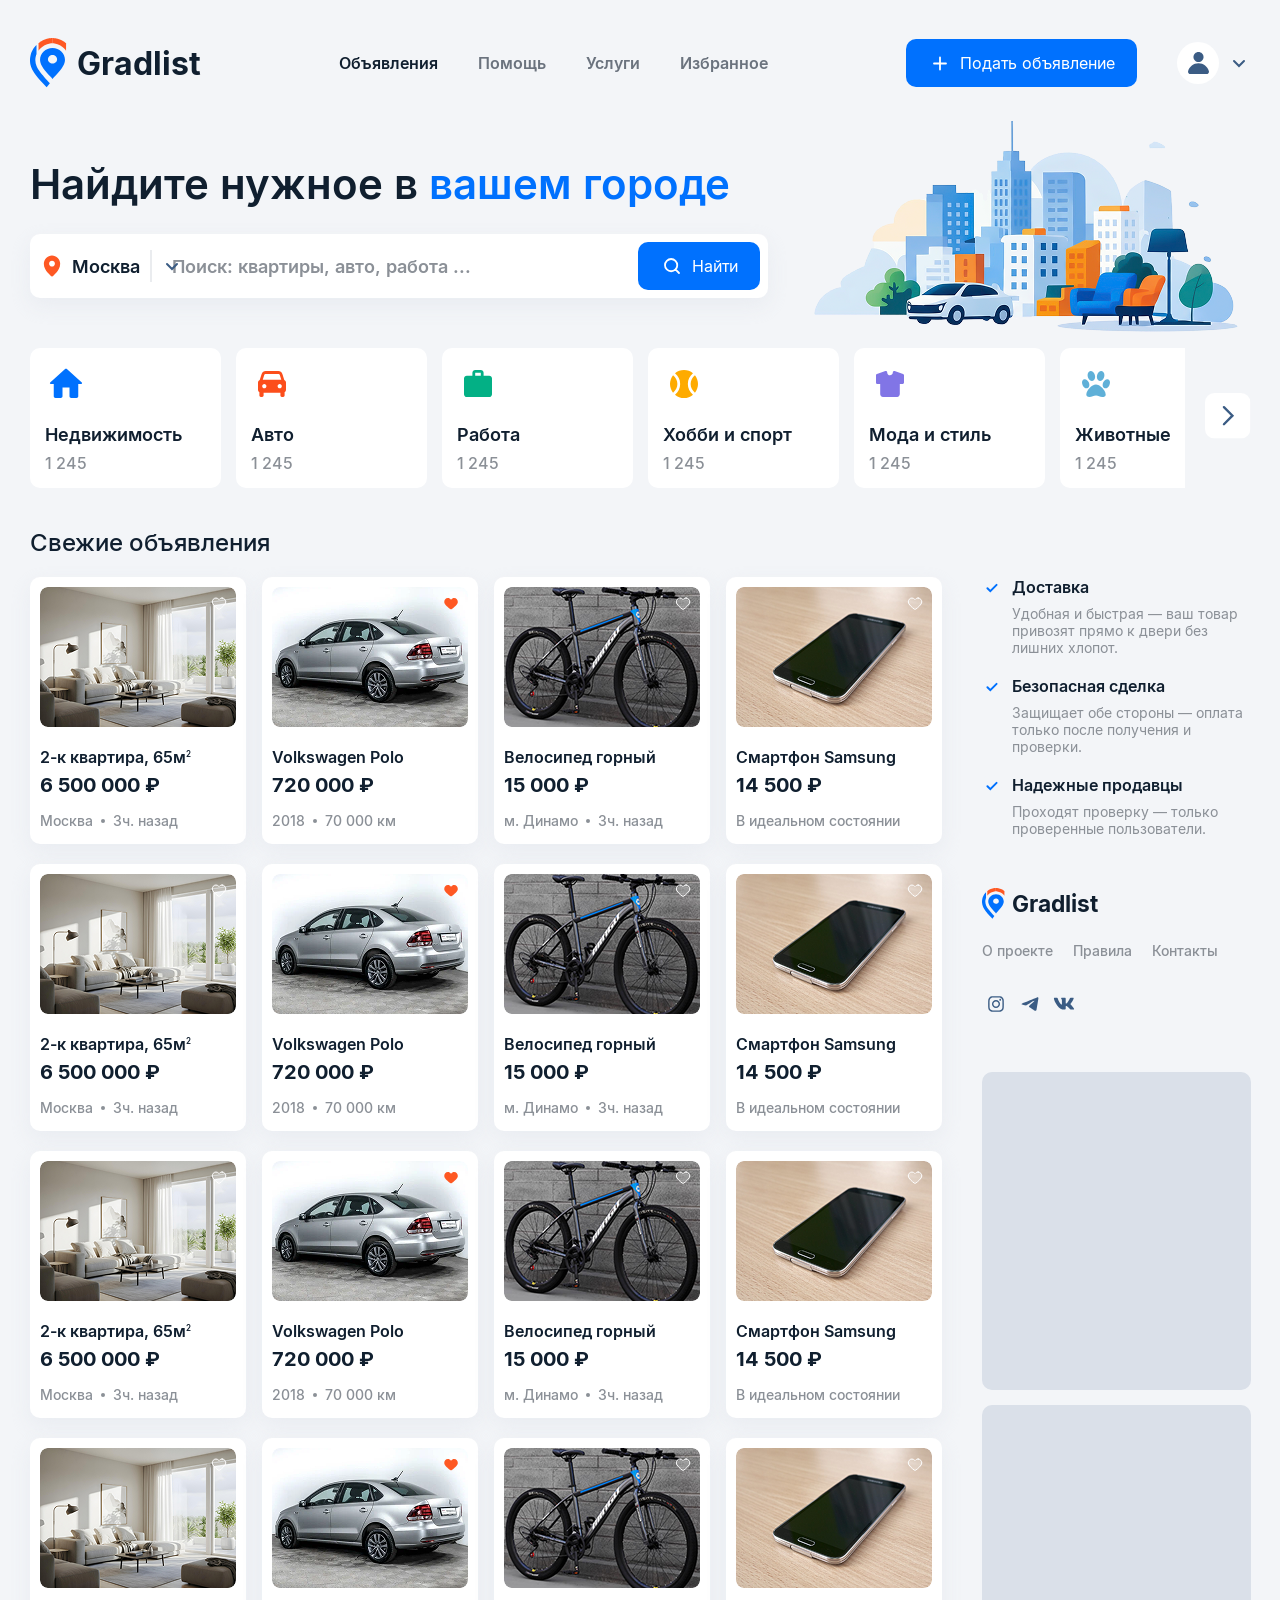
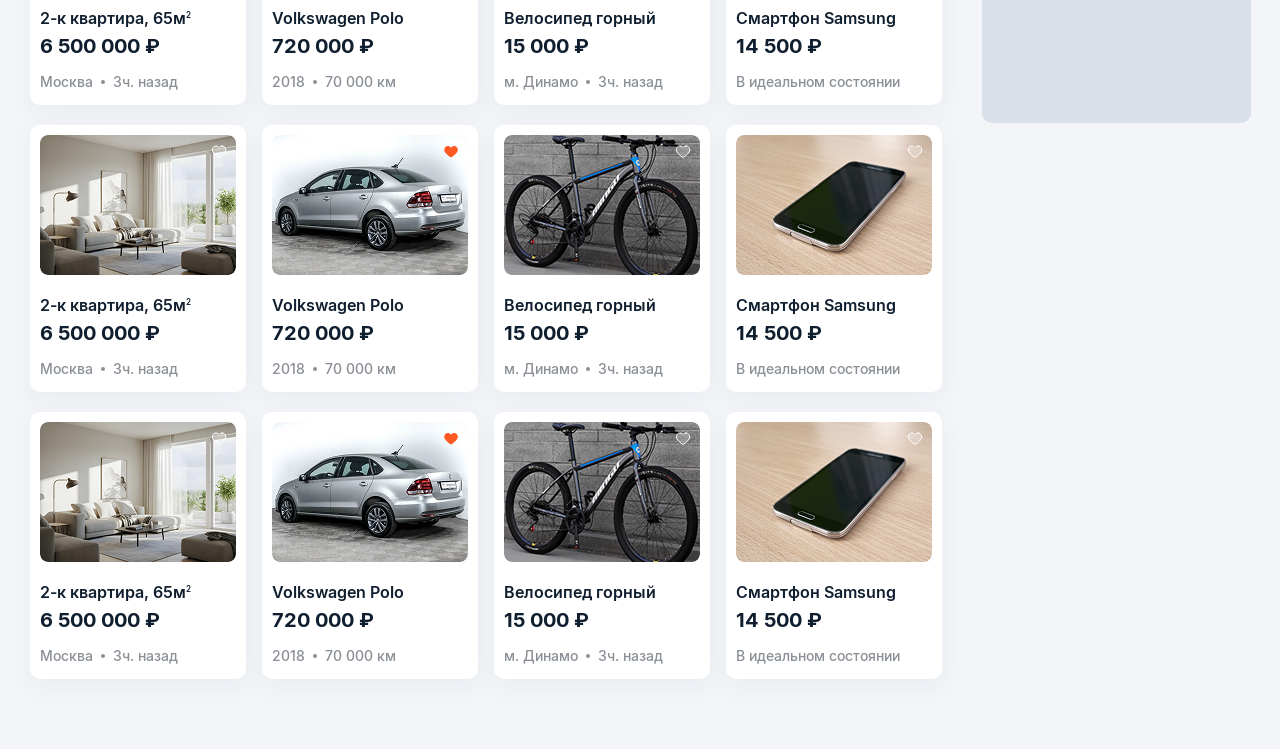
==== index.html @ a397db58 "fix" ====
<!doctype html>
<html lang="en">
<head>
	<meta charset="UTF-8">
	<meta name="viewport"
	      content="width=device-width, user-scalable=no, initial-scale=1.0, maximum-scale=1.0, minimum-scale=1.0">
	<meta http-equiv="X-UA-Compatible" content="ie=edge">
	<title>Document</title>
	<link rel="stylesheet" href="assets/libs/swiper/swiper.min.css"/>
	<link rel="stylesheet" href="assets/styles/fonts.css"/>
	<link rel="stylesheet" href="assets/styles/reset.css"/>
	<link rel="stylesheet" href="assets/styles/main.css"/>

	<script src="assets/libs/swiper/swiper.min.js" defer></script>
	<script src="assets/scripts/main.js" defer></script>
</head>
<body>

<header class="header">
	<div class="container header__inner">
		<a class="logo">
			<svg class="logo__icon" width="37" height="50">
				<use xlink:href="assets/icons/icons.svg#logo"></use>
			</svg>
			Gradlist
		</a>
		<nav class="header__nav">
			<ul class="header__list">
				<li class="header__list-item">
					<a class="header__link header__link--active" href="#">
						Объявления
					</a>
				</li>
				<li class="header__list-item">
					<a class="header__link" href="#">
						Помощь
					</a>
				</li>
				<li class="header__list-item">
					<a class="header__link" href="#">
						Услуги
					</a>
				</li>
				<li class="header__list-item">
					<a class="header__link" href="#">
						Избранное
					</a>
				</li>
			</ul>
		</nav>
		<button class="button header__button">
			<svg width="24" height="24">
				<use xlink:href="assets/icons/icons.svg#plus"></use>
			</svg>
			<span>
              <span class="header__button-desktop">Подать</span>
			 объявление
			</span>
		</button>
		<div class="header__user">
			<svg width="42" height="42">
				<use xlink:href="assets/icons/icons.svg#person"></use>
			</svg>
			<svg width="24" height="24">
				<use xlink:href="assets/icons/icons.svg#chevron-bottom"></use>
			</svg>
		</div>
		<button class="header__menu-button">
			<svg class="header__hamburger-icon" width="32" height="32">
				<use xlink:href="assets/icons/icons.svg#menu-hamburger"></use>
			</svg>
			<svg class="header__close-icon" width="32" height="32">
				<use xlink:href="assets/icons/icons.svg#close"></use>
			</svg>
		</button>
	</div>
</header>

<div class="menu">
	<nav class="menu__nav">
		<ul class="menu__list">
			<li class="menu__list-item">
				<a class="menu__link menu__link--active" href="#">Объявления</a>
			</li>
			<li class="menu__list-item">
				<a class="menu__link" href="#">Помощь</a>
			</li>
			<li class="menu__list-item">
				<a class="menu__link" href="#">Услуги</a>
			</li>
			<li class="menu__list-item">
				<a class="menu__link" href="#">Избранное</a>
				<div class="menu__line"></div>
			</li>
			<li class="menu__list-item">
				<a class="menu__link" href="#">Личный кабинет
					<svg width="28" height="28">
						<use xlink:href="assets/icons/icons.svg#chevron-right"></use>
					</svg>
				</a>
			</li>
		</ul>
	</nav>
	<nav class="menu__bottom-nav">
		<ul class="menu__bottom-list">
			<li class="menu__bottom-list-item">
				<a class="menu__link" href="#">О проекте</a>
			</li>
			<li class="menu__bottom-list-item">
				<a class="menu__link" href="#">Правила</a>
			</li>
			<li class="menu__bottom-list-item">
				<a class="menu__link" href="#">Контакты</a>
			</li>
		</ul>
		<ul class="menu__socials">
			<li class="menu__social">
				<a class="menu__social-link" href="#">
					<svg width="50" height="50">
						<use xlink:href="assets/icons/icons.svg#inst"></use>
					</svg>
				</a>
			</li>
			<li class="menu__social">
				<a class="menu__social-link" href="#">
					<svg width="50" height="50">
						<use xlink:href="assets/icons/icons.svg#tg"></use>
					</svg>
				</a>
			</li>
			<li class="menu__social">
				<a class="menu__social-link" href="#">
					<svg width="50" height="50">
						<use xlink:href="assets/icons/icons.svg#vk"></use>
					</svg>
				</a>
			</li>
		</ul>
	</nav>
</div>

<main class="main">
	<section class="top">
		<div class="container">
			<div class="top__content">
				<div class="top__wrapper">
					<h1 class="top__title">Найдите нужное в <span>вашем городе</span></h1>
					<form class="top__form">
						<button class="top__location" type="button">
							<svg class="top__location-icon" width="28" height="28">
								<use xlink:href="assets/icons/icons.svg#location"></use>
							</svg>
							<span>Москва</span>
							<svg class="top__location-chevron" width="24" height="24">
								<use xlink:href="assets/icons/icons.svg#chevron-bottom"></use>
							</svg>
						</button>
						<input class="top__input" type="text"/>
						<button class="button top__form-button">
							<svg width="24" height="24">
								<use xlink:href="assets/icons/icons.svg#search"></use>
							</svg>
							<span>
							Найти

							</span>
						</button>
					</form>
				</div>
				<div class="top__image-wrapper">
					<img class="top__image" src="assets/images/top-image.png" alt="img"/>
				</div>
			</div>
		</div>
		<div class="top__slider">
			<div class="top__swiper swiper">
				<div class="swiper-wrapper">
					<div class="swiper-slide">
						<div class="top__slider-item">
							<svg width="42" height="42">
								<use xlink:href="assets/icons/icons.svg#round-home"></use>
							</svg>
							<h5 class="top__item-name">Недвижимость</h5>
							<p class="top__item-value">1 245</p>
						</div>
					</div>
					<div class="swiper-slide">
						<div class="top__slider-item">
							<svg width="42" height="42">
								<use xlink:href="assets/icons/icons.svg#car"></use>
							</svg>
							<h5 class="top__item-name">Авто</h5>
							<p class="top__item-value">1 245</p>
						</div>
					</div>
					<div class="swiper-slide">
						<div class="top__slider-item">
							<svg width="42" height="42">
								<use xlink:href="assets/icons/icons.svg#work"></use>
							</svg>
							<h5 class="top__item-name">Работа</h5>
							<p class="top__item-value">1 245</p>
						</div>
					</div>
					<div class="swiper-slide">
						<div class="top__slider-item">
							<svg width="42" height="42">
								<use xlink:href="assets/icons/icons.svg#hobby-sport"></use>
							</svg>
							<h5 class="top__item-name">Хобби и спорт</h5>
							<p class="top__item-value">1 245</p>
						</div>
					</div>
					<div class="swiper-slide">
						<div class="top__slider-item">
							<svg width="42" height="42">
								<use xlink:href="assets/icons/icons.svg#fashion-style"></use>
							</svg>
							<h5 class="top__item-name">Мода и стиль</h5>
							<p class="top__item-value">1 245</p>
						</div>
					</div>
					<div class="swiper-slide">
						<div class="top__slider-item">
							<svg width="42" height="42">
								<use xlink:href="assets/icons/icons.svg#animal"></use>
							</svg>
							<h5 class="top__item-name">Животные</h5>
							<p class="top__item-value">1 245</p>
						</div>
					</div>
					<div class="swiper-slide">
						<div class="top__slider-item">
							<svg width="42" height="42">
								<use xlink:href="assets/icons/icons.svg#business-services"></use>
							</svg>
							<h5 class="top__item-name">Бизнес и услуги</h5>
							<p class="top__item-value">1 245</p>
						</div>
					</div>
					<div class="swiper-slide">
						<div class="top__slider-item">
							<svg width="42" height="42">
								<use xlink:href="assets/icons/icons.svg#toy"></use>
							</svg>
							<h5 class="top__item-name">Детский мир</h5>
							<p class="top__item-value">1 245</p>
						</div>
					</div>
					<div class="swiper-slide">
						<div class="top__slider-item">
							<svg width="42" height="42">
								<use xlink:href="assets/icons/icons.svg#electronics"></use>
							</svg>
							<h5 class="top__item-name">Электроника</h5>
							<p class="top__item-value">1 245</p>
						</div>
					</div>
					<div class="swiper-slide">
						<div class="top__slider-item">
							<svg width="42" height="42">
								<use xlink:href="assets/icons/icons.svg#spares"></use>
							</svg>
							<h5 class="top__item-name">Запчасти</h5>
							<p class="top__item-value">1 245</p>
						</div>
					</div>
					<div class="swiper-slide">
						<div class="top__slider-item">
							<svg width="42" height="42">
								<use xlink:href="assets/icons/icons.svg#cart"></use>
							</svg>
							<h5 class="top__item-name">Дом и сад</h5>
							<p class="top__item-value">1 245</p>
						</div>
					</div>
				</div>
			</div>
			<button class="top__next">
				<svg width="48" height="48">
					<use xlink:href="assets/icons/icons.svg#slider-icon"></use>
				</svg>
			</button>
			<div class="top__mobile-swiper swiper">
				<div class="swiper-wrapper">
					<div class="swiper-slide">
						<div class="top__slider-item">
							<svg width="42" height="42">
								<use xlink:href="assets/icons/icons.svg#round-home"></use>
							</svg>
							<h5 class="top__item-name">Недвижи-мость</h5>
							<p class="top__item-value">1 245</p>
						</div>
						<div class="top__slider-item">
							<svg width="42" height="42">
								<use xlink:href="assets/icons/icons.svg#work"></use>
							</svg>
							<h5 class="top__item-name">Работа</h5>
							<p class="top__item-value">1 245</p>
						</div>
					</div>
					<div class="swiper-slide">
						<div class="top__slider-item">
							<svg width="42" height="42">
								<use xlink:href="assets/icons/icons.svg#car"></use>
							</svg>
							<h5 class="top__item-name">Авто</h5>
							<p class="top__item-value">1 245</p>
						</div>
						<div class="top__slider-item">
							<svg width="42" height="42">
								<use xlink:href="assets/icons/icons.svg#hobby-sport"></use>
							</svg>
							<h5 class="top__item-name">Хобби и спорт</h5>
							<p class="top__item-value">1 245</p>
						</div>
					</div>
					<div class="swiper-slide">
						<div class="top__slider-item">
							<svg width="42" height="42">
								<use xlink:href="assets/icons/icons.svg#fashion-style"></use>
							</svg>
							<h5 class="top__item-name">Мода <br/> и стиль</h5>
							<p class="top__item-value">1 245</p>
						</div>
						<div class="top__slider-item">
							<svg width="42" height="42">
								<use xlink:href="assets/icons/icons.svg#animal"></use>
							</svg>
							<h5 class="top__item-name">Животные</h5>
							<p class="top__item-value">1 245</p>
						</div>
					</div>
					<div class="swiper-slide">
						<div class="top__slider-item">
							<svg width="42" height="42">
								<use xlink:href="assets/icons/icons.svg#business-services"></use>
							</svg>
							<h5 class="top__item-name">Бизнес и услуги</h5>
							<p class="top__item-value">1 245</p>
						</div>
						<div class="top__slider-item">
							<svg width="42" height="42">
								<use xlink:href="assets/icons/icons.svg#toy"></use>
							</svg>
							<h5 class="top__item-name">Детский мир</h5>
							<p class="top__item-value">1 245</p>
						</div>
					</div>
					<div class="swiper-slide">
						<div class="top__slider-item">
							<svg width="42" height="42">
								<use xlink:href="assets/icons/icons.svg#electronics"></use>
							</svg>
							<h5 class="top__item-name">Электроника</h5>
							<p class="top__item-value">1 245</p>
						</div>
						<div class="top__slider-item">
							<svg width="42" height="42">
								<use xlink:href="assets/icons/icons.svg#spares"></use>
							</svg>
							<h5 class="top__item-name">Запчасти</h5>
							<p class="top__item-value">1 245</p>
						</div>
					</div>
					<div class="swiper-slide">
						<div class="top__slider-item">
							<svg width="42" height="42">
								<use xlink:href="assets/icons/icons.svg#cart"></use>
							</svg>
							<h5 class="top__item-name">Дом и сад</h5>
							<p class="top__item-value">1 245</p>
						</div>
					</div>
				</div>
			</div>
		</div>
	</section>

	<section class="listings">
		<div class="container">
			<h3 class="listings__title">
				Свежие объявления
			</h3>
			<div class="listings__row">
				<div class="listings__items">
					<div class="listings__item">
						<div class="listings__image-wrapper">
							<img class="listings__image" src="assets/images/listings-img-1.png" alt="img"/>
							<svg class="listings__heart" width="18" height="18">
								<use xlink:href="assets/icons/icons.svg#heart"></use>
							</svg>
						</div>
						<h5 class="listings__item-name">2-к квартира, 65м<sup>2</sup></h5>
						<p class="listings__item-price">
							6 500 000 ₽
						</p>
						<div class="listings__info">
							<span>Москва</span>
							<div class="listings__circle"></div>
							<span>3ч. назад</span>
						</div>
					</div>
					<div class="listings__item">
						<div class="listings__image-wrapper">
							<img class="listings__image" src="assets/images/listings-img-2.png" alt="img"/>
							<svg class="listings__heart" width="18" height="18">
								<use xlink:href="assets/icons/icons.svg#orange-heart"></use>
							</svg>
						</div>
						<h5 class="listings__item-name">Volkswagen Polo</h5>
						<p class="listings__item-price">
							720 000 ₽
						</p>
						<div class="listings__info">
							<span>2018</span>
							<div class="listings__circle"></div>
							<span>70 000 км</span>
						</div>
					</div>
					<div class="listings__item">
						<div class="listings__image-wrapper">
							<img class="listings__image" src="assets/images/listings-img-3.png" alt="img"/>
							<svg class="listings__heart" width="18" height="18">
								<use xlink:href="assets/icons/icons.svg#heart"></use>
							</svg>
						</div>
						<h5 class="listings__item-name">Велосипед горный</h5>
						<p class="listings__item-price">
							15 000 ₽
						</p>
						<div class="listings__info">
							<span>м. Динамо</span>
							<div class="listings__circle"></div>
							<span>3ч. назад</span>
						</div>
					</div>
					<div class="listings__item">
						<div class="listings__image-wrapper">
							<img class="listings__image" src="assets/images/listings-img-4.png" alt="img"/>
							<svg class="listings__heart" width="18" height="18">
								<use xlink:href="assets/icons/icons.svg#heart"></use>
							</svg>
						</div>
						<h5 class="listings__item-name">Смартфон Samsung</h5>
						<p class="listings__item-price">
							14 500 ₽
						</p>
						<div class="listings__info">
							<span>В идеальном состоянии</span>
						</div>
					</div>
					<div class="listings__item">
						<div class="listings__image-wrapper">
							<img class="listings__image" src="assets/images/listings-img-1.png" alt="img"/>
							<svg class="listings__heart" width="18" height="18">
								<use xlink:href="assets/icons/icons.svg#heart"></use>
							</svg>
						</div>
						<h5 class="listings__item-name">2-к квартира, 65м<sup>2</sup></h5>
						<p class="listings__item-price">
							6 500 000 ₽
						</p>
						<div class="listings__info">
							<span>Москва</span>
							<div class="listings__circle"></div>
							<span>3ч. назад</span>
						</div>
					</div>
					<div class="listings__item">
						<div class="listings__image-wrapper">
							<img class="listings__image" src="assets/images/listings-img-2.png" alt="img"/>
							<svg class="listings__heart" width="18" height="18">
								<use xlink:href="assets/icons/icons.svg#orange-heart"></use>
							</svg>
						</div>
						<h5 class="listings__item-name">Volkswagen Polo</h5>
						<p class="listings__item-price">
							720 000 ₽
						</p>
						<div class="listings__info">
							<span>2018</span>
							<div class="listings__circle"></div>
							<span>70 000 км</span>
						</div>
					</div>
					<div class="listings__item">
						<div class="listings__image-wrapper">
							<img class="listings__image" src="assets/images/listings-img-3.png" alt="img"/>
							<svg class="listings__heart" width="18" height="18">
								<use xlink:href="assets/icons/icons.svg#heart"></use>
							</svg>
						</div>
						<h5 class="listings__item-name">Велосипед горный</h5>
						<p class="listings__item-price">
							15 000 ₽
						</p>
						<div class="listings__info">
							<span>м. Динамо</span>
							<div class="listings__circle"></div>
							<span>3ч. назад</span>
						</div>
					</div>
					<div class="listings__item">
						<div class="listings__image-wrapper">
							<img class="listings__image" src="assets/images/listings-img-4.png" alt="img"/>
							<svg class="listings__heart" width="18" height="18">
								<use xlink:href="assets/icons/icons.svg#heart"></use>
							</svg>
						</div>
						<h5 class="listings__item-name">Смартфон Samsung</h5>
						<p class="listings__item-price">
							14 500 ₽
						</p>
						<div class="listings__info">
							<span>В идеальном состоянии</span>
						</div>
					</div>
					<div class="listings__item">
						<div class="listings__image-wrapper">
							<img class="listings__image" src="assets/images/listings-img-1.png" alt="img"/>
							<svg class="listings__heart" width="18" height="18">
								<use xlink:href="assets/icons/icons.svg#heart"></use>
							</svg>
						</div>
						<h5 class="listings__item-name">2-к квартира, 65м<sup>2</sup></h5>
						<p class="listings__item-price">
							6 500 000 ₽
						</p>
						<div class="listings__info">
							<span>Москва</span>
							<div class="listings__circle"></div>
							<span>3ч. назад</span>
						</div>
					</div>
					<div class="listings__item">
						<div class="listings__image-wrapper">
							<img class="listings__image" src="assets/images/listings-img-2.png" alt="img"/>
							<svg class="listings__heart" width="18" height="18">
								<use xlink:href="assets/icons/icons.svg#orange-heart"></use>
							</svg>
						</div>
						<h5 class="listings__item-name">Volkswagen Polo</h5>
						<p class="listings__item-price">
							720 000 ₽
						</p>
						<div class="listings__info">
							<span>2018</span>
							<div class="listings__circle"></div>
							<span>70 000 км</span>
						</div>
					</div>
					<div class="listings__item">
						<div class="listings__image-wrapper">
							<img class="listings__image" src="assets/images/listings-img-3.png" alt="img"/>
							<svg class="listings__heart" width="18" height="18">
								<use xlink:href="assets/icons/icons.svg#heart"></use>
							</svg>
						</div>
						<h5 class="listings__item-name">Велосипед горный</h5>
						<p class="listings__item-price">
							15 000 ₽
						</p>
						<div class="listings__info">
							<span>м. Динамо</span>
							<div class="listings__circle"></div>
							<span>3ч. назад</span>
						</div>
					</div>
					<div class="listings__item">
						<div class="listings__image-wrapper">
							<img class="listings__image" src="assets/images/listings-img-4.png" alt="img"/>
							<svg class="listings__heart" width="18" height="18">
								<use xlink:href="assets/icons/icons.svg#heart"></use>
							</svg>
						</div>
						<h5 class="listings__item-name">Смартфон Samsung</h5>
						<p class="listings__item-price">
							14 500 ₽
						</p>
						<div class="listings__info">
							<span>В идеальном состоянии</span>
						</div>
					</div>
					<div class="listings__item">
						<div class="listings__image-wrapper">
							<img class="listings__image" src="assets/images/listings-img-1.png" alt="img"/>
							<svg class="listings__heart" width="18" height="18">
								<use xlink:href="assets/icons/icons.svg#heart"></use>
							</svg>
						</div>
						<h5 class="listings__item-name">2-к квартира, 65м<sup>2</sup></h5>
						<p class="listings__item-price">
							6 500 000 ₽
						</p>
						<div class="listings__info">
							<span>Москва</span>
							<div class="listings__circle"></div>
							<span>3ч. назад</span>
						</div>
					</div>
					<div class="listings__item">
						<div class="listings__image-wrapper">
							<img class="listings__image" src="assets/images/listings-img-2.png" alt="img"/>
							<svg class="listings__heart" width="18" height="18">
								<use xlink:href="assets/icons/icons.svg#orange-heart"></use>
							</svg>
						</div>
						<h5 class="listings__item-name">Volkswagen Polo</h5>
						<p class="listings__item-price">
							720 000 ₽
						</p>
						<div class="listings__info">
							<span>2018</span>
							<div class="listings__circle"></div>
							<span>70 000 км</span>
						</div>
					</div>
					<div class="listings__item">
						<div class="listings__image-wrapper">
							<img class="listings__image" src="assets/images/listings-img-3.png" alt="img"/>
							<svg class="listings__heart" width="18" height="18">
								<use xlink:href="assets/icons/icons.svg#heart"></use>
							</svg>
						</div>
						<h5 class="listings__item-name">Велосипед горный</h5>
						<p class="listings__item-price">
							15 000 ₽
						</p>
						<div class="listings__info">
							<span>м. Динамо</span>
							<div class="listings__circle"></div>
							<span>3ч. назад</span>
						</div>
					</div>
					<div class="listings__item">
						<div class="listings__image-wrapper">
							<img class="listings__image" src="assets/images/listings-img-4.png" alt="img"/>
							<svg class="listings__heart" width="18" height="18">
								<use xlink:href="assets/icons/icons.svg#heart"></use>
							</svg>
						</div>
						<h5 class="listings__item-name">Смартфон Samsung</h5>
						<p class="listings__item-price">
							14 500 ₽
						</p>
						<div class="listings__info">
							<span>В идеальном состоянии</span>
						</div>
					</div>
					<div class="listings__item">
						<div class="listings__image-wrapper">
							<img class="listings__image" src="assets/images/listings-img-1.png" alt="img"/>
							<svg class="listings__heart" width="18" height="18">
								<use xlink:href="assets/icons/icons.svg#heart"></use>
							</svg>
						</div>
						<h5 class="listings__item-name">2-к квартира, 65м<sup>2</sup></h5>
						<p class="listings__item-price">
							6 500 000 ₽
						</p>
						<div class="listings__info">
							<span>Москва</span>
							<div class="listings__circle"></div>
							<span>3ч. назад</span>
						</div>
					</div>
					<div class="listings__item">
						<div class="listings__image-wrapper">
							<img class="listings__image" src="assets/images/listings-img-2.png" alt="img"/>
							<svg class="listings__heart" width="18" height="18">
								<use xlink:href="assets/icons/icons.svg#orange-heart"></use>
							</svg>
						</div>
						<h5 class="listings__item-name">Volkswagen Polo</h5>
						<p class="listings__item-price">
							720 000 ₽
						</p>
						<div class="listings__info">
							<span>2018</span>
							<div class="listings__circle"></div>
							<span>70 000 км</span>
						</div>
					</div>
					<div class="listings__item">
						<div class="listings__image-wrapper">
							<img class="listings__image" src="assets/images/listings-img-3.png" alt="img"/>
							<svg class="listings__heart" width="18" height="18">
								<use xlink:href="assets/icons/icons.svg#heart"></use>
							</svg>
						</div>
						<h5 class="listings__item-name">Велосипед горный</h5>
						<p class="listings__item-price">
							15 000 ₽
						</p>
						<div class="listings__info">
							<span>м. Динамо</span>
							<div class="listings__circle"></div>
							<span>3ч. назад</span>
						</div>
					</div>
					<div class="listings__item">
						<div class="listings__image-wrapper">
							<img class="listings__image" src="assets/images/listings-img-4.png" alt="img"/>
							<svg class="listings__heart" width="18" height="18">
								<use xlink:href="assets/icons/icons.svg#heart"></use>
							</svg>
						</div>
						<h5 class="listings__item-name">Смартфон Samsung</h5>
						<p class="listings__item-price">
							14 500 ₽
						</p>
						<div class="listings__info">
							<span>В идеальном состоянии</span>
						</div>
					</div>
					<div class="listings__item">
						<div class="listings__image-wrapper">
							<img class="listings__image" src="assets/images/listings-img-1.png" alt="img"/>
							<svg class="listings__heart" width="18" height="18">
								<use xlink:href="assets/icons/icons.svg#heart"></use>
							</svg>
						</div>
						<h5 class="listings__item-name">2-к квартира, 65м<sup>2</sup></h5>
						<p class="listings__item-price">
							6 500 000 ₽
						</p>
						<div class="listings__info">
							<span>Москва</span>
							<div class="listings__circle"></div>
							<span>3ч. назад</span>
						</div>
					</div>
					<div class="listings__item">
						<div class="listings__image-wrapper">
							<img class="listings__image" src="assets/images/listings-img-2.png" alt="img"/>
							<svg class="listings__heart" width="18" height="18">
								<use xlink:href="assets/icons/icons.svg#orange-heart"></use>
							</svg>
						</div>
						<h5 class="listings__item-name">Volkswagen Polo</h5>
						<p class="listings__item-price">
							720 000 ₽
						</p>
						<div class="listings__info">
							<span>2018</span>
							<div class="listings__circle"></div>
							<span>70 000 км</span>
						</div>
					</div>
					<div class="listings__item">
						<div class="listings__image-wrapper">
							<img class="listings__image" src="assets/images/listings-img-3.png" alt="img"/>
							<svg class="listings__heart" width="18" height="18">
								<use xlink:href="assets/icons/icons.svg#heart"></use>
							</svg>
						</div>
						<h5 class="listings__item-name">Велосипед горный</h5>
						<p class="listings__item-price">
							15 000 ₽
						</p>
						<div class="listings__info">
							<span>м. Динамо</span>
							<div class="listings__circle"></div>
							<span>3ч. назад</span>
						</div>
					</div>
					<div class="listings__item">
						<div class="listings__image-wrapper">
							<img class="listings__image" src="assets/images/listings-img-4.png" alt="img"/>
							<svg class="listings__heart" width="18" height="18">
								<use xlink:href="assets/icons/icons.svg#heart"></use>
							</svg>
						</div>
						<h5 class="listings__item-name">Смартфон Samsung</h5>
						<p class="listings__item-price">
							14 500 ₽
						</p>
						<div class="listings__info">
							<span>В идеальном состоянии</span>
						</div>
					</div>
				</div>
				<div class="listings__right">
					<ul class="listings__list">
						<li class="listings__list-item">
							<svg width="20" height="20">
								<use xlink:href="assets/icons/icons.svg#blue-check"></use>
							</svg>
							<div class="listings__list-wrapper">
								<h5 class="listings__list-item-name">Доставка</h5>
								<p class="listings__list-item-text">
									Удобная и быстрая — ваш товар привозят прямо к двери без лишних хлопот.
								</p>
							</div>
						</li>
						<li class="listings__list-item">
							<svg width="20" height="20">
								<use xlink:href="assets/icons/icons.svg#blue-check"></use>
							</svg>
							<div class="listings__list-wrapper">
								<h5 class="listings__list-item-name">Безопасная сделка</h5>
								<p class="listings__list-item-text">
									Защищает обе стороны — оплата только после получения и проверки. </p>
							</div>
						</li>
						<li class="listings__list-item">
							<svg width="20" height="20">
								<use xlink:href="assets/icons/icons.svg#blue-check"></use>
							</svg>
							<div class="listings__list-wrapper">
								<h5 class="listings__list-item-name">Надежные продавцы</h5>
								<p class="listings__list-item-text">
									Проходят проверку — только проверенные пользователи. </p>
							</div>
						</li>
					</ul>
					<div class="listings__wrapper">
						<div class="logo listings__logo">
							<svg width="23" height="33">
								<use xlink:href="assets/icons/icons.svg#logo"></use>
							</svg>
							Gradlist
						</div>
						<nav class="listings__nav">
							<ul class="listings__nav-list">
								<li class="listings__nav-item">
									<a class="listings__link" href="#">О проекте</a>
								</li>
								<li class="listings__nav-item">
									<a class="listings__link" href="#">Правила</a>
								</li>
								<li class="listings__nav-item">
									<a class="listings__link" href="#">Контакты</a>
								</li>
							</ul>
							<ul class="listings__socials">
								<li class="listings__social">
									<a class="listings__social-link" href="#">
										<svg width="28" height="28">
											<use xlink:href="assets/icons/icons.svg#inst"></use>
										</svg>
									</a>
								</li>
								<li class="listings__social">
									<a class="listings__social-link" href="#">
										<svg width="28" height="28">
											<use xlink:href="assets/icons/icons.svg#tg"></use>
										</svg>
									</a>
								</li>
								<li class="listings__social">
									<a class="listings__social-link" href="#">
										<svg width="28" height="28">
											<use xlink:href="assets/icons/icons.svg#vk"></use>
										</svg>
									</a>
								</li>
							</ul>

						</nav>
					</div>
					<div class="listings__banners">
						<div class="listings__banner"></div>
						<div class="listings__banner"></div>
					</div>
				</div>
			</div>
		</div>
	</section>
</main>

</body>
</html>
---- assets/styles/fonts.css ----
@font-face {
    src: url("../fonts/Inter/Inter-Regular.ttf");
    font-family: 'Inter';
    font-style: normal;
    font-weight: 400;
}

@font-face {
    src: url("../fonts/Inter/Inter-Medium.ttf");
    font-family: 'Inter';
    font-style: normal;
    font-weight: 500;
}

@font-face {
    src: url("../fonts/Inter/Inter-SemiBold.ttf");
    font-family: 'Inter';
    font-style: normal;
    font-weight: 600;
}

@font-face {
    src: url("../fonts/Inter/Inter-Bold.ttf");
    font-family: 'Inter';
    font-style: normal;
    font-weight: 700;
}
---- assets/styles/main.css ----
:root {
    --page-bg: #F3F5F8;
    --primary-color: #101F2F;
    --secondary-color: #8B9097;
    --gray-color-1: #6B737E;
    --blue-color: #0071FE;
    --white-color: #FFFFFF;
}

body {
    background-color: var(--page-bg);
    font-family: 'Inter', sans-serif;
    font-weight: 500;
    color: var(--primary-color);
}

svg {
    flex-shrink: 0;
}

.body-overflow {
    height: 100dvh;
    max-height: 100dvh;
    overflow: hidden;
}

.container {
    max-width: 1269px;
    padding: 0 24px;
    margin: 0 auto;
}

.main {
    padding-bottom: 70px;
}

.header {
    padding-top: 38px;
}

.header__inner {
    display: flex;
    align-items: center;
    gap: 40px;
}

.header__nav {
    margin: 0 auto;
}

.header__list {
    display: flex;
    gap: 40px;
}

.header__link {
    font-weight: 600;
    color: var(--gray-color-1);
}

.header__link--active {
    color: var(--primary-color);
}

.button {
    display: flex;
    align-items: center;
    gap: 8px;
    padding: 12px 22px;
    background-color: var(--blue-color);
    color: var(--white-color);
    border-radius: 10px;
}

.header__user {
    display: flex;
    align-items: center;
    gap: 8px;
    --chevron-color: #3B5C84;
}

.header__menu-button,
.header__close-icon {
    display: none;
}

.logo {
    display: flex;
    align-items: center;
    gap: 10px;
    font-weight: 700;
    font-size: 32px;
    color: var(--primary-color);
}

.menu {
    display: none;
}

.top {
    padding-top: 20px;
}

.top__content {
    display: flex;
    gap: 20px 34px;
    align-items: center;
}

.top__wrapper {
    flex-grow: 1;
    flex-shrink: 0;
}


.top__title {
    font-size: 42px;
    font-weight: 600;
}

.top__title span {
    color: var(--blue-color);
}

.top__form {
    display: flex;
    align-items: center;
    margin-top: 25px;
    padding: 8px;
    border-radius: 10px;
    box-shadow: 0 8px 20px 0 rgba(226, 230, 237, 0.6);
    background-color: var(--white-color);
}


.top__location {
    display: flex;
    align-items: center;
    gap: 6px;
    font-size: 18px;
    font-weight: 600;
    margin-right: 40px;
    position: relative;
}

.top__location::after {
    content: "";
    position: absolute;
    right: -20px;
    top: 50%;
    transform: translate(-50%, -50%);
    height: 32px;
    width: 1px;
    background-color: #D5D9DF;
}

.top__input {
    width: 100%;
    flex-grow: 1;
    font-size: 18px;
    font-weight: 600;
}

.top__input::placeholder {
    color: var(--secondary-color);
}

.top__location-chevron {
    flex-shrink: 0;
    --chevron-color: #3B5C84;
    margin-left: 14px;
}

.top__form-button {
    flex-shrink: 0;
    --search-color: var(--white-color);
}

.top__slider {
    display: flex;
    align-items: center;
    gap: 20px;
    max-width: 1269px;
    padding: 0 24px;
    margin: 0 auto;
}

.top__swiper {
    width: 100%;
}

.top__mobile-swiper {
    display: none;
}

.top__swiper .swiper-slide {
    max-width: 191px;
}

.top__slider-item {
    padding: 15px;
    border-radius: 10px;
    background-color: var(--white-color);
}

.top__item-name {
    font-size: 18px;
    font-weight: 600;
    margin: 15px 0 8px;
}

.top__item-value {
    color: var(--secondary-color);
}

.listings {
    padding-top: 40px;
}

.listings__title {
    font-size: 24px;
}

.listings__row {
    display: flex;
    gap: 40px;
    margin-top: 20px;
    align-items: flex-start;
}

.listings__items {
    flex-grow: 1;
    display: grid;
    grid-template-columns: repeat(4, 1fr);
    gap: 20px 16px;
}

.listings__item {
    padding: 10px 10px 15px;
    border-radius: 10px;
    box-shadow: 0 8px 20px 0 rgba(226, 230, 237, 0.6);
    background: var(--white-color);
}

.listings__image-wrapper {
    position: relative;
}

.listings__image {
    width: 100%;
    border-radius: 8px;
    height: 140px;
    object-fit: cover;
}

.listings__heart {
    position: absolute;
    top: 8px;
    right: 8px;
}

.listings__item-name {
    font-weight: 600;
    margin-top: 20px;
}

.listings__item-name sup {
    font-size: 0.5em;
}

.listings__item-price {
    margin: 6px 0 15px;
    font-size: 20px;
    font-weight: 700;
}


.listings__info {
    display: flex;
    flex-wrap: wrap;
    align-items: center;
    gap: 8px;
    color: var(--secondary-color);
    font-size: 14px;
}

.listings__right {
    max-width: 269px;
    display: flex;
    flex-direction: column;
    gap: 50px;
}

.listings__circle {
    width: 4px;
    height: 4px;
    border-radius: 50%;
    background-color: var(--secondary-color);
}

.listings__list {
    display: flex;
    flex-direction: column;
    gap: 20px;
}

.listings__list-item {
    display: flex;
    gap: 10px;
}

.listings__list-item-name {
    font-weight: 600;
}

.listings__list-item-text {
    color: var(--secondary-color);
    margin-top: 8px;
    font-size: 14px;
    font-weight: 400;
}

.listings__logo {
    font-size: 22.72px;
    gap: 7.71px;
}

.listings__nav {
    margin-top: 20px;
}

.listings__nav-list {
    display: flex;
    gap: 20px;
}

.listings__link {
    font-size: 14px;
    color: var(--secondary-color);
}

.listings__socials {
    display: flex;
    margin-top: 30px;
    gap: 6px;
}

.listings__banners {
    display: flex;
    flex-direction: column;
    gap: 15px;
}

.listings__banner {
    background-color: #DAE0E9;
    border-radius: 10px;
    height: 318px;
}

@media (max-width: 1100px) {
    .header__inner,
    .header__list {
        gap: 20px;
    }

    .top {
        padding-top: 40px;
    }

    .top__content {
        flex-direction: column;
    }


    .listings__items {
        grid-template-columns: repeat(3, 1fr);
    }

}

@media (max-width: 1024px) {

    .header__inner {
        gap: 36px;
    }

    .header__nav,
    .header__button-desktop,
    .header__user,
    .header__menu-button--opened-menu .header__hamburger-icon {
        display: none;
    }

    .header__button {
        margin-left: auto;
    }

    .header__menu-button,
    .header__menu-button--opened-menu .header__close-icon {
        display: block;
        flex-shrink: 0;
    }

    .menu--active {
        position: fixed;
        z-index: 50;
        top: 88px;
        left: 0;
        right: 0;
        bottom: 0;
        padding: 80px 24px 24px;
        overflow-y: auto;
        display: flex;
        flex-direction: column;
        background-color: var(--page-bg);
    }

    .menu__list {
        display: flex;
        flex-direction: column;
        gap: 30px;
        font-size: 24px;
        font-weight: 600;
    }

    .menu__link {
        color: var(--gray-color-1);
        display: flex;
        align-items: center;
        gap: 10px;
    }

    .menu__line {
        height: 1px;
        background-color: #E8E8E8;
        margin-top: 30px;
    }

    .menu__link--active {
        color: var(--primary-color);
    }

    .menu__bottom-nav {
        margin-top: auto;
    }

    .menu__bottom-list {
        display: flex;
        gap: 25px;
    }

    .menu__socials {
        display: flex;
        margin-top: 30px;
    }

}

@media (max-width: 950px) {
    .listings__items {
        grid-template-columns: repeat(2, 1fr);
    }
}

@media (max-width: 768px) {
    .header {
        padding-top: 24px;
    }

    .header__button svg {
        width: 15px;
        height: 15px;
    }

    .menu--active {
        top: 63px;
    }

    .logo {
        font-size: 19.12px;
    }

    .logo__icon {
        width: 20.3px;
        height: 27.63px;
    }

    .button {
        padding: 10px 12px;
    }

    .top__title {
        font-size: 36px;
    }

    .top__form {
        padding: 12px 16px;
    }

    .top__location {
        margin-right: 32px;
    }

    .top__location::after {
        right: -16px;
        height: 18px;
    }

    .top__location-icon {
        display: none;
    }

    .top__location-chevron {
        width: 16px;
        height: 16px;
        margin-left: 0;
        --chevron-color: #FE5823;
    }

    .top__form-button {
        padding: 0;
        background-color: transparent;
        --search-color: var(--blue-color);
    }

    .top__form-button span,
    .top__swiper,
    .top__next {
        display: none;
    }

    .top__slider {
        display: block;
        padding-right: 0;
    }

    .top__mobile-swiper {
        display: block;
    }

    .top__mobile-swiper .swiper-slide {
        max-width: 128px;
        display: flex;
        flex-direction: column;
        gap: 10px;
    }

    .top__slider-item {
        padding: 10px;
        height: 132px;
        display: flex;
        flex-direction: column;
    }

    .top__item-name {
        hyphens: auto;
        word-break: break-word;
        overflow-wrap: break-word;
        margin: auto 0 6px;
        font-size: 16px;
    }

    .top__item-value {
        font-size: 14px;
    }

    .listings__row {
        flex-direction: column;
    }

    .listings__title,
    .listings__list,
    .listings__wrapper {
        display: none;
    }


    .listings__items {
        width: 100%;
    }

    .listings__item-name {
        font-size: 14px;
        margin-top: 10px;
    }

    .listings__item-price {
        font-size: 18px;
    }

    .listings__info {
        font-size: 12px;
    }

    .listings__right {
        order: -1;
        width: 100%;
        max-width: 100%
    }

    .listings__banner {
        height: 160px;
    }

    .listings__banner:last-child {
        display: none;
    }
}

@media (max-width: 380px) {
    .header__inner {
        gap: 12px;
    }

    .header__menu-button {
        margin-left: auto;
    }
}
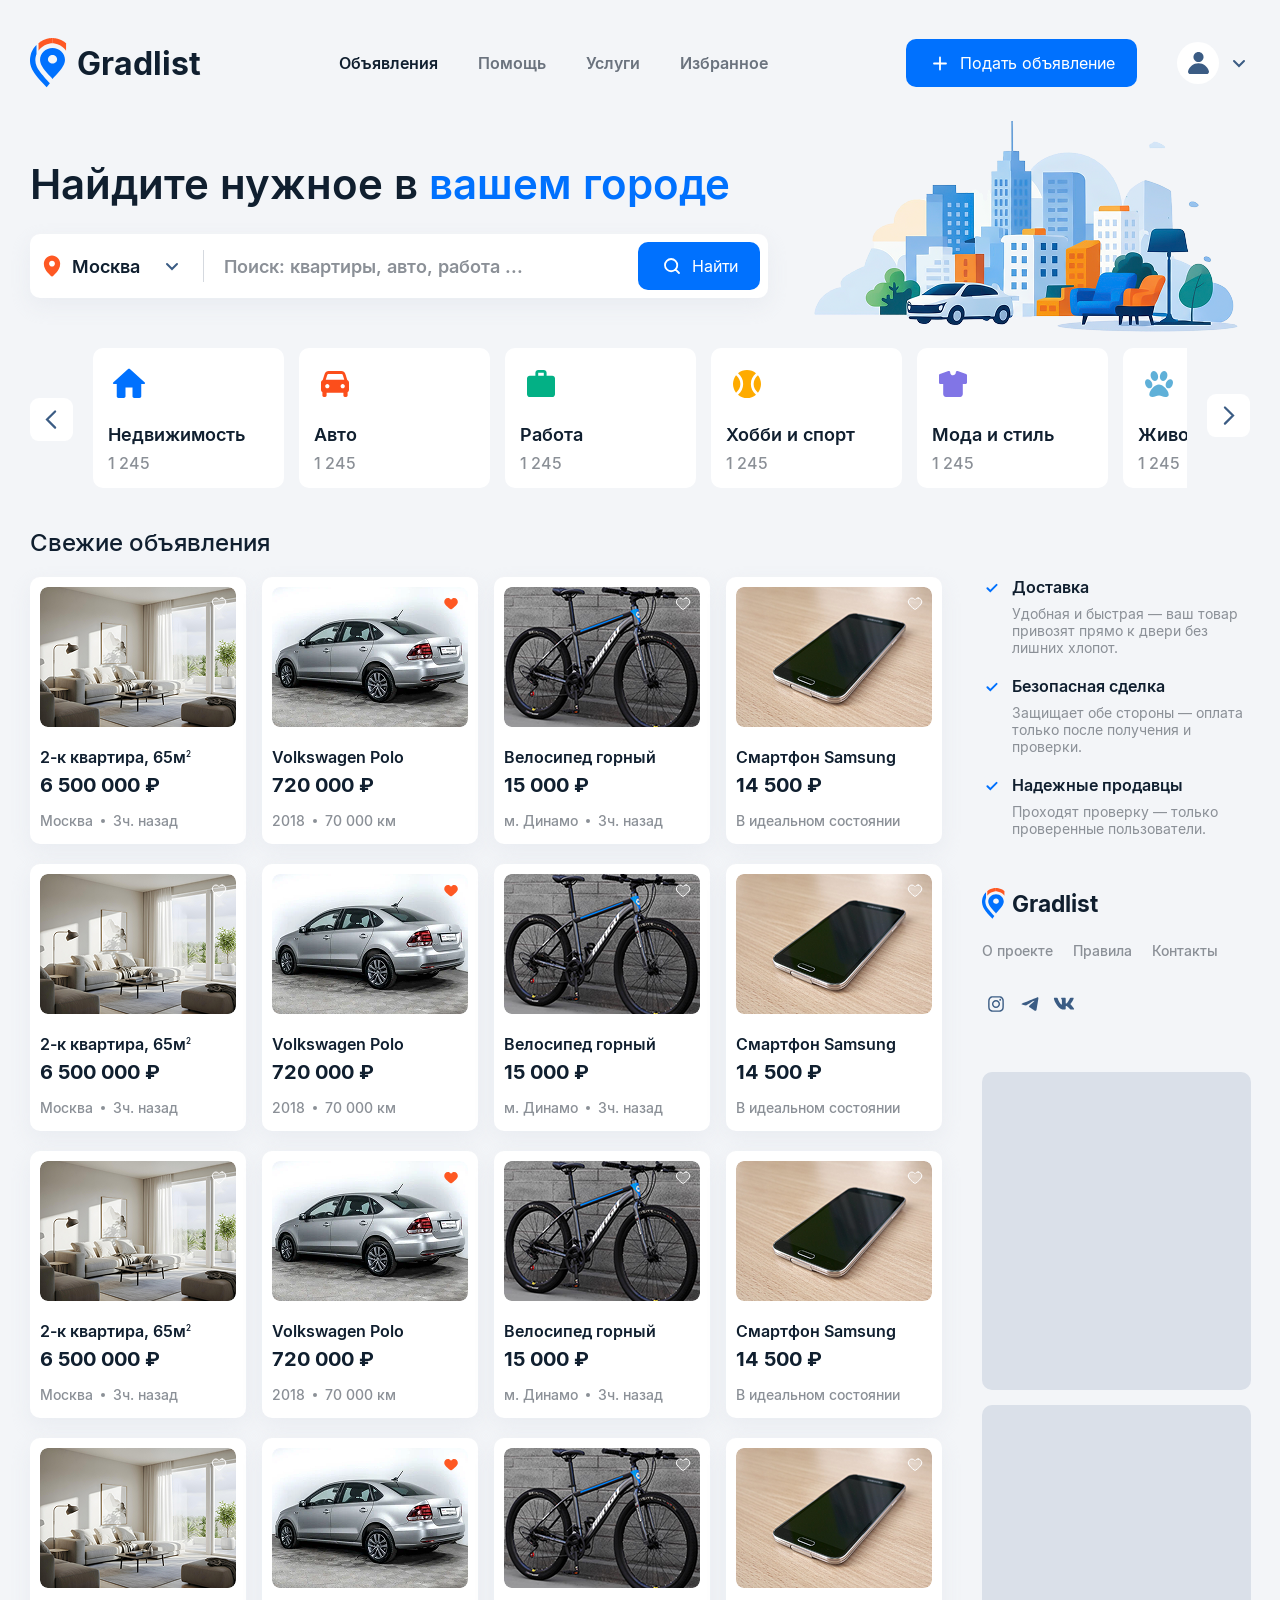
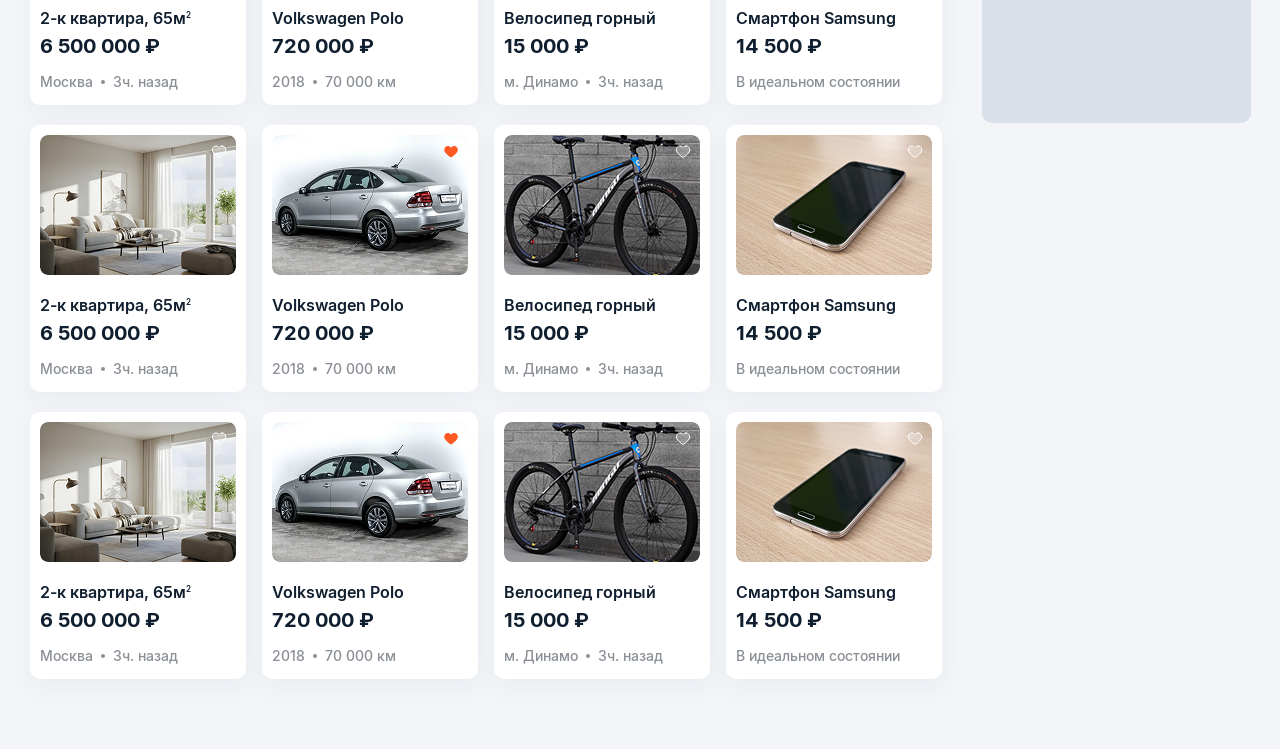
==== commit 70ca37d8: "add" ====
--- a/index.html
+++ b/index.html
@@ -173,6 +173,11 @@
 			</div>
 		</div>
 		<div class="top__slider">
+			<button class="top__prev">
+				<svg width="48" height="48">
+					<use xlink:href="assets/icons/icons.svg#slider-icon"></use>
+				</svg>
+			</button>
 			<div class="top__swiper swiper">
 				<div class="swiper-wrapper">
 					<div class="swiper-slide">
--- a/assets/styles/main.css
+++ b/assets/styles/main.css
@@ -1,15 +1,15 @@
 :root {
-    --page-bg: #F3F5F8;
-    --primary-color: #101F2F;
-    --secondary-color: #8B9097;
-    --gray-color-1: #6B737E;
-    --blue-color: #0071FE;
-    --white-color: #FFFFFF;
+    --page-bg: #f3f5f8;
+    --primary-color: #101f2f;
+    --secondary-color: #8b9097;
+    --gray-color-1: #6b737e;
+    --blue-color: #0071fe;
+    --white-color: #ffffff;
 }
 
 body {
     background-color: var(--page-bg);
-    font-family: 'Inter', sans-serif;
+    font-family: "Inter", sans-serif;
     font-weight: 500;
     color: var(--primary-color);
 }
@@ -76,7 +76,7 @@
     display: flex;
     align-items: center;
     gap: 8px;
-    --chevron-color: #3B5C84;
+    --chevron-color: #3b5c84;
 }
 
 .header__menu-button,
@@ -111,7 +111,6 @@
     flex-grow: 1;
     flex-shrink: 0;
 }
-
 
 .top__title {
     font-size: 42px;
@@ -132,26 +131,26 @@
     background-color: var(--white-color);
 }
 
-
 .top__location {
     display: flex;
     align-items: center;
     gap: 6px;
     font-size: 18px;
     font-weight: 600;
-    margin-right: 40px;
+    padding-right: 40px;
     position: relative;
+    flex-shrink: 0;
 }
 
 .top__location::after {
     content: "";
     position: absolute;
-    right: -20px;
     top: 50%;
-    transform: translate(-50%, -50%);
+    transform: translate(-20px, -50%);
+    right: 0;
     height: 32px;
     width: 1px;
-    background-color: #D5D9DF;
+    background-color: #d5d9df;
 }
 
 .top__input {
@@ -167,7 +166,7 @@
 
 .top__location-chevron {
     flex-shrink: 0;
-    --chevron-color: #3B5C84;
+    --chevron-color: #3b5c84;
     margin-left: 14px;
 }
 
@@ -211,6 +210,10 @@
 
 .top__item-value {
     color: var(--secondary-color);
+}
+
+.top__prev {
+    transform: rotate(180deg);
 }
 
 .listings {
@@ -274,7 +277,6 @@
     font-weight: 700;
 }
 
-
 .listings__info {
     display: flex;
     flex-wrap: wrap;
@@ -352,7 +354,7 @@
 }
 
 .listings__banner {
-    background-color: #DAE0E9;
+    background-color: #dae0e9;
     border-radius: 10px;
     height: 318px;
 }
@@ -371,15 +373,12 @@
         flex-direction: column;
     }
 
-
     .listings__items {
         grid-template-columns: repeat(3, 1fr);
     }
-
 }
 
 @media (max-width: 1024px) {
-
     .header__inner {
         gap: 36px;
     }
@@ -432,7 +431,7 @@
 
     .menu__line {
         height: 1px;
-        background-color: #E8E8E8;
+        background-color: #e8e8e8;
         margin-top: 30px;
     }
 
@@ -453,7 +452,6 @@
         display: flex;
         margin-top: 30px;
     }
-
 }
 
 @media (max-width: 950px) {
@@ -498,11 +496,12 @@
     }
 
     .top__location {
-        margin-right: 32px;
+        padding-right: 32px;
+        gap: 8px;
     }
 
     .top__location::after {
-        right: -16px;
+        transform: translate(-16px, -50%);
         height: 18px;
     }
 
@@ -514,7 +513,7 @@
         width: 16px;
         height: 16px;
         margin-left: 0;
-        --chevron-color: #FE5823;
+        --chevron-color: #fe5823;
     }
 
     .top__form-button {
@@ -525,7 +524,8 @@
 
     .top__form-button span,
     .top__swiper,
-    .top__next {
+    .top__next,
+    .top__prev{
         display: none;
     }
 
@@ -574,7 +574,6 @@
         display: none;
     }
 
-
     .listings__items {
         width: 100%;
     }
@@ -595,7 +594,7 @@
     .listings__right {
         order: -1;
         width: 100%;
-        max-width: 100%
+        max-width: 100%;
     }
 
     .listings__banner {
@@ -615,4 +614,4 @@
     .header__menu-button {
         margin-left: auto;
     }
-}+}
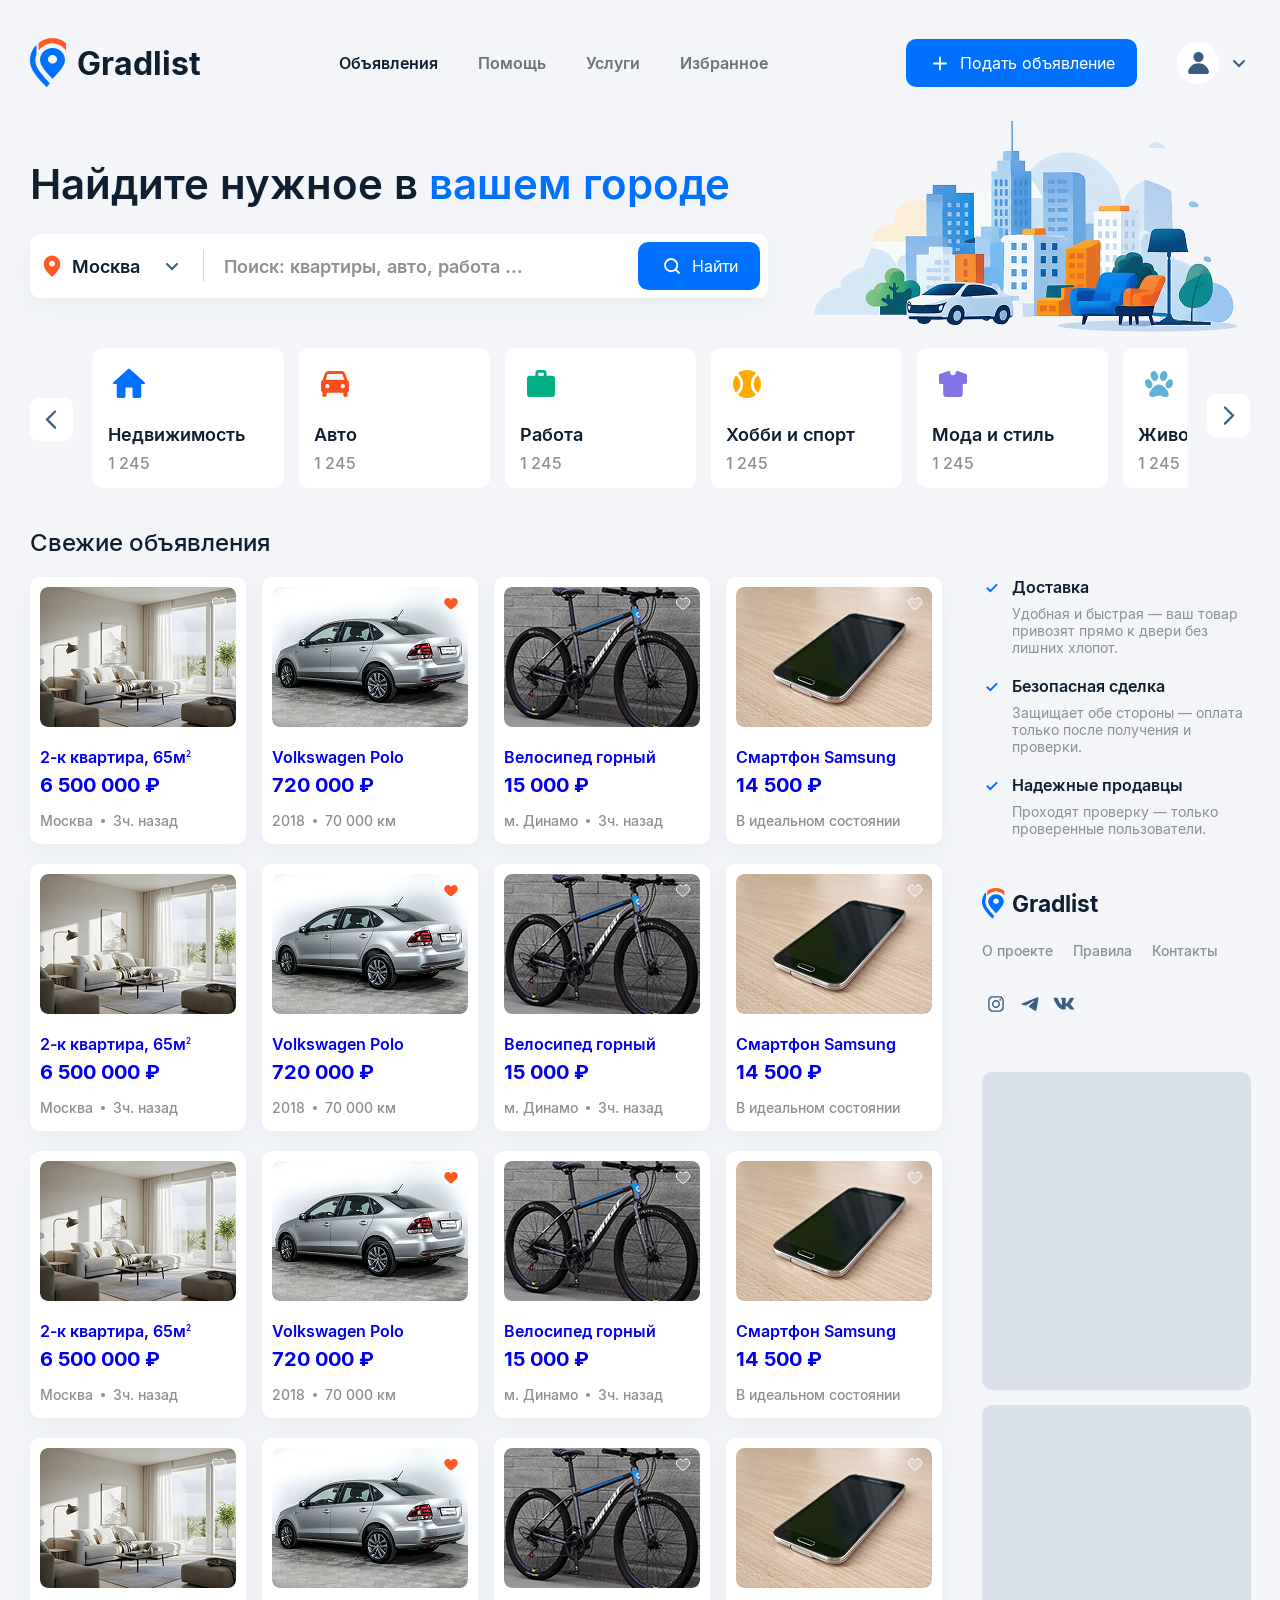
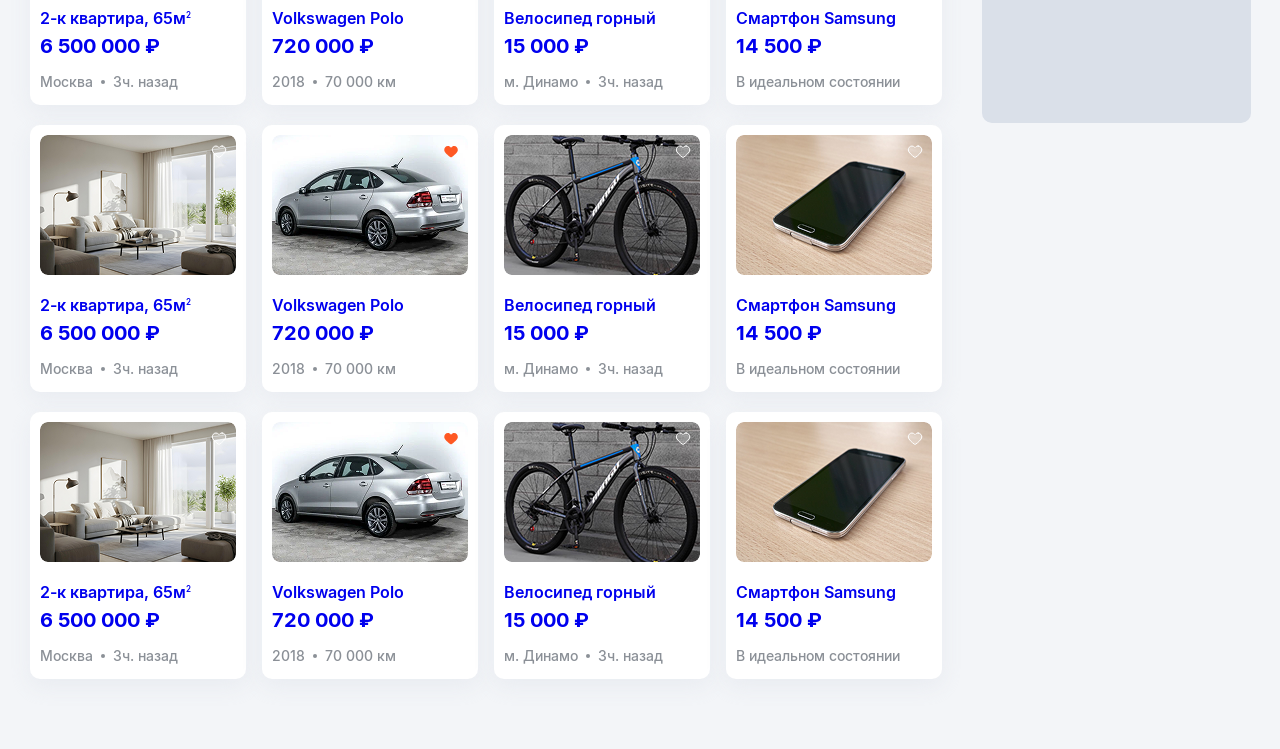
==== commit addab7c5: "add" ====
--- a/index.html
+++ b/index.html
@@ -389,7 +389,7 @@
 			</h3>
 			<div class="listings__row">
 				<div class="listings__items">
-					<div class="listings__item">
+					<a class="listings__item" href="#">
 						<div class="listings__image-wrapper">
 							<img class="listings__image" src="assets/images/listings-img-1.png" alt="img"/>
 							<svg class="listings__heart" width="18" height="18">
@@ -405,8 +405,8 @@
 							<div class="listings__circle"></div>
 							<span>3ч. назад</span>
 						</div>
-					</div>
-					<div class="listings__item">
+					</a>
+					<a class="listings__item" href="#">
 						<div class="listings__image-wrapper">
 							<img class="listings__image" src="assets/images/listings-img-2.png" alt="img"/>
 							<svg class="listings__heart" width="18" height="18">
@@ -422,8 +422,8 @@
 							<div class="listings__circle"></div>
 							<span>70 000 км</span>
 						</div>
-					</div>
-					<div class="listings__item">
+					</a>
+					<a class="listings__item" href="#">
 						<div class="listings__image-wrapper">
 							<img class="listings__image" src="assets/images/listings-img-3.png" alt="img"/>
 							<svg class="listings__heart" width="18" height="18">
@@ -439,8 +439,8 @@
 							<div class="listings__circle"></div>
 							<span>3ч. назад</span>
 						</div>
-					</div>
-					<div class="listings__item">
+					</a>
+					<a class="listings__item" href="#">
 						<div class="listings__image-wrapper">
 							<img class="listings__image" src="assets/images/listings-img-4.png" alt="img"/>
 							<svg class="listings__heart" width="18" height="18">
@@ -454,8 +454,8 @@
 						<div class="listings__info">
 							<span>В идеальном состоянии</span>
 						</div>
-					</div>
-					<div class="listings__item">
+					</a>
+					<a class="listings__item" href="#">
 						<div class="listings__image-wrapper">
 							<img class="listings__image" src="assets/images/listings-img-1.png" alt="img"/>
 							<svg class="listings__heart" width="18" height="18">
@@ -471,8 +471,8 @@
 							<div class="listings__circle"></div>
 							<span>3ч. назад</span>
 						</div>
-					</div>
-					<div class="listings__item">
+					</a>
+					<a class="listings__item" href="#">
 						<div class="listings__image-wrapper">
 							<img class="listings__image" src="assets/images/listings-img-2.png" alt="img"/>
 							<svg class="listings__heart" width="18" height="18">
@@ -488,8 +488,8 @@
 							<div class="listings__circle"></div>
 							<span>70 000 км</span>
 						</div>
-					</div>
-					<div class="listings__item">
+					</a>
+					<a class="listings__item" href="#">
 						<div class="listings__image-wrapper">
 							<img class="listings__image" src="assets/images/listings-img-3.png" alt="img"/>
 							<svg class="listings__heart" width="18" height="18">
@@ -505,8 +505,8 @@
 							<div class="listings__circle"></div>
 							<span>3ч. назад</span>
 						</div>
-					</div>
-					<div class="listings__item">
+					</a>
+					<a class="listings__item" href="#">
 						<div class="listings__image-wrapper">
 							<img class="listings__image" src="assets/images/listings-img-4.png" alt="img"/>
 							<svg class="listings__heart" width="18" height="18">
@@ -520,8 +520,8 @@
 						<div class="listings__info">
 							<span>В идеальном состоянии</span>
 						</div>
-					</div>
-					<div class="listings__item">
+					</a>
+					<a class="listings__item" href="#">
 						<div class="listings__image-wrapper">
 							<img class="listings__image" src="assets/images/listings-img-1.png" alt="img"/>
 							<svg class="listings__heart" width="18" height="18">
@@ -537,8 +537,8 @@
 							<div class="listings__circle"></div>
 							<span>3ч. назад</span>
 						</div>
-					</div>
-					<div class="listings__item">
+					</a>
+					<a class="listings__item" href="#">
 						<div class="listings__image-wrapper">
 							<img class="listings__image" src="assets/images/listings-img-2.png" alt="img"/>
 							<svg class="listings__heart" width="18" height="18">
@@ -554,8 +554,8 @@
 							<div class="listings__circle"></div>
 							<span>70 000 км</span>
 						</div>
-					</div>
-					<div class="listings__item">
+					</a>
+					<a class="listings__item" href="#">
 						<div class="listings__image-wrapper">
 							<img class="listings__image" src="assets/images/listings-img-3.png" alt="img"/>
 							<svg class="listings__heart" width="18" height="18">
@@ -571,8 +571,8 @@
 							<div class="listings__circle"></div>
 							<span>3ч. назад</span>
 						</div>
-					</div>
-					<div class="listings__item">
+					</a>
+					<a class="listings__item" href="#">
 						<div class="listings__image-wrapper">
 							<img class="listings__image" src="assets/images/listings-img-4.png" alt="img"/>
 							<svg class="listings__heart" width="18" height="18">
@@ -586,8 +586,8 @@
 						<div class="listings__info">
 							<span>В идеальном состоянии</span>
 						</div>
-					</div>
-					<div class="listings__item">
+					</a>
+					<a class="listings__item" href="#">
 						<div class="listings__image-wrapper">
 							<img class="listings__image" src="assets/images/listings-img-1.png" alt="img"/>
 							<svg class="listings__heart" width="18" height="18">
@@ -603,8 +603,8 @@
 							<div class="listings__circle"></div>
 							<span>3ч. назад</span>
 						</div>
-					</div>
-					<div class="listings__item">
+					</a>
+					<a class="listings__item" href="#">
 						<div class="listings__image-wrapper">
 							<img class="listings__image" src="assets/images/listings-img-2.png" alt="img"/>
 							<svg class="listings__heart" width="18" height="18">
@@ -620,8 +620,8 @@
 							<div class="listings__circle"></div>
 							<span>70 000 км</span>
 						</div>
-					</div>
-					<div class="listings__item">
+					</a>
+					<a class="listings__item" href="#">
 						<div class="listings__image-wrapper">
 							<img class="listings__image" src="assets/images/listings-img-3.png" alt="img"/>
 							<svg class="listings__heart" width="18" height="18">
@@ -637,8 +637,8 @@
 							<div class="listings__circle"></div>
 							<span>3ч. назад</span>
 						</div>
-					</div>
-					<div class="listings__item">
+					</a>
+					<a class="listings__item" href="#">
 						<div class="listings__image-wrapper">
 							<img class="listings__image" src="assets/images/listings-img-4.png" alt="img"/>
 							<svg class="listings__heart" width="18" height="18">
@@ -652,8 +652,8 @@
 						<div class="listings__info">
 							<span>В идеальном состоянии</span>
 						</div>
-					</div>
-					<div class="listings__item">
+					</a>
+					<a class="listings__item" href="#">
 						<div class="listings__image-wrapper">
 							<img class="listings__image" src="assets/images/listings-img-1.png" alt="img"/>
 							<svg class="listings__heart" width="18" height="18">
@@ -669,8 +669,8 @@
 							<div class="listings__circle"></div>
 							<span>3ч. назад</span>
 						</div>
-					</div>
-					<div class="listings__item">
+					</a>
+					<a class="listings__item" href="#">
 						<div class="listings__image-wrapper">
 							<img class="listings__image" src="assets/images/listings-img-2.png" alt="img"/>
 							<svg class="listings__heart" width="18" height="18">
@@ -686,8 +686,8 @@
 							<div class="listings__circle"></div>
 							<span>70 000 км</span>
 						</div>
-					</div>
-					<div class="listings__item">
+					</a>
+					<a class="listings__item" href="#">
 						<div class="listings__image-wrapper">
 							<img class="listings__image" src="assets/images/listings-img-3.png" alt="img"/>
 							<svg class="listings__heart" width="18" height="18">
@@ -703,8 +703,8 @@
 							<div class="listings__circle"></div>
 							<span>3ч. назад</span>
 						</div>
-					</div>
-					<div class="listings__item">
+					</a>
+					<a class="listings__item" href="#">
 						<div class="listings__image-wrapper">
 							<img class="listings__image" src="assets/images/listings-img-4.png" alt="img"/>
 							<svg class="listings__heart" width="18" height="18">
@@ -718,8 +718,8 @@
 						<div class="listings__info">
 							<span>В идеальном состоянии</span>
 						</div>
-					</div>
-					<div class="listings__item">
+					</a>
+					<a class="listings__item" href="#">
 						<div class="listings__image-wrapper">
 							<img class="listings__image" src="assets/images/listings-img-1.png" alt="img"/>
 							<svg class="listings__heart" width="18" height="18">
@@ -735,8 +735,8 @@
 							<div class="listings__circle"></div>
 							<span>3ч. назад</span>
 						</div>
-					</div>
-					<div class="listings__item">
+					</a>
+					<a class="listings__item" href="#">
 						<div class="listings__image-wrapper">
 							<img class="listings__image" src="assets/images/listings-img-2.png" alt="img"/>
 							<svg class="listings__heart" width="18" height="18">
@@ -752,8 +752,8 @@
 							<div class="listings__circle"></div>
 							<span>70 000 км</span>
 						</div>
-					</div>
-					<div class="listings__item">
+					</a>
+					<a class="listings__item" href="#">
 						<div class="listings__image-wrapper">
 							<img class="listings__image" src="assets/images/listings-img-3.png" alt="img"/>
 							<svg class="listings__heart" width="18" height="18">
@@ -769,8 +769,8 @@
 							<div class="listings__circle"></div>
 							<span>3ч. назад</span>
 						</div>
-					</div>
-					<div class="listings__item">
+					</a>
+					<a class="listings__item" href="#">
 						<div class="listings__image-wrapper">
 							<img class="listings__image" src="assets/images/listings-img-4.png" alt="img"/>
 							<svg class="listings__heart" width="18" height="18">
@@ -784,7 +784,7 @@
 						<div class="listings__info">
 							<span>В идеальном состоянии</span>
 						</div>
-					</div>
+					</a>
 				</div>
 				<div class="listings__right">
 					<ul class="listings__list">
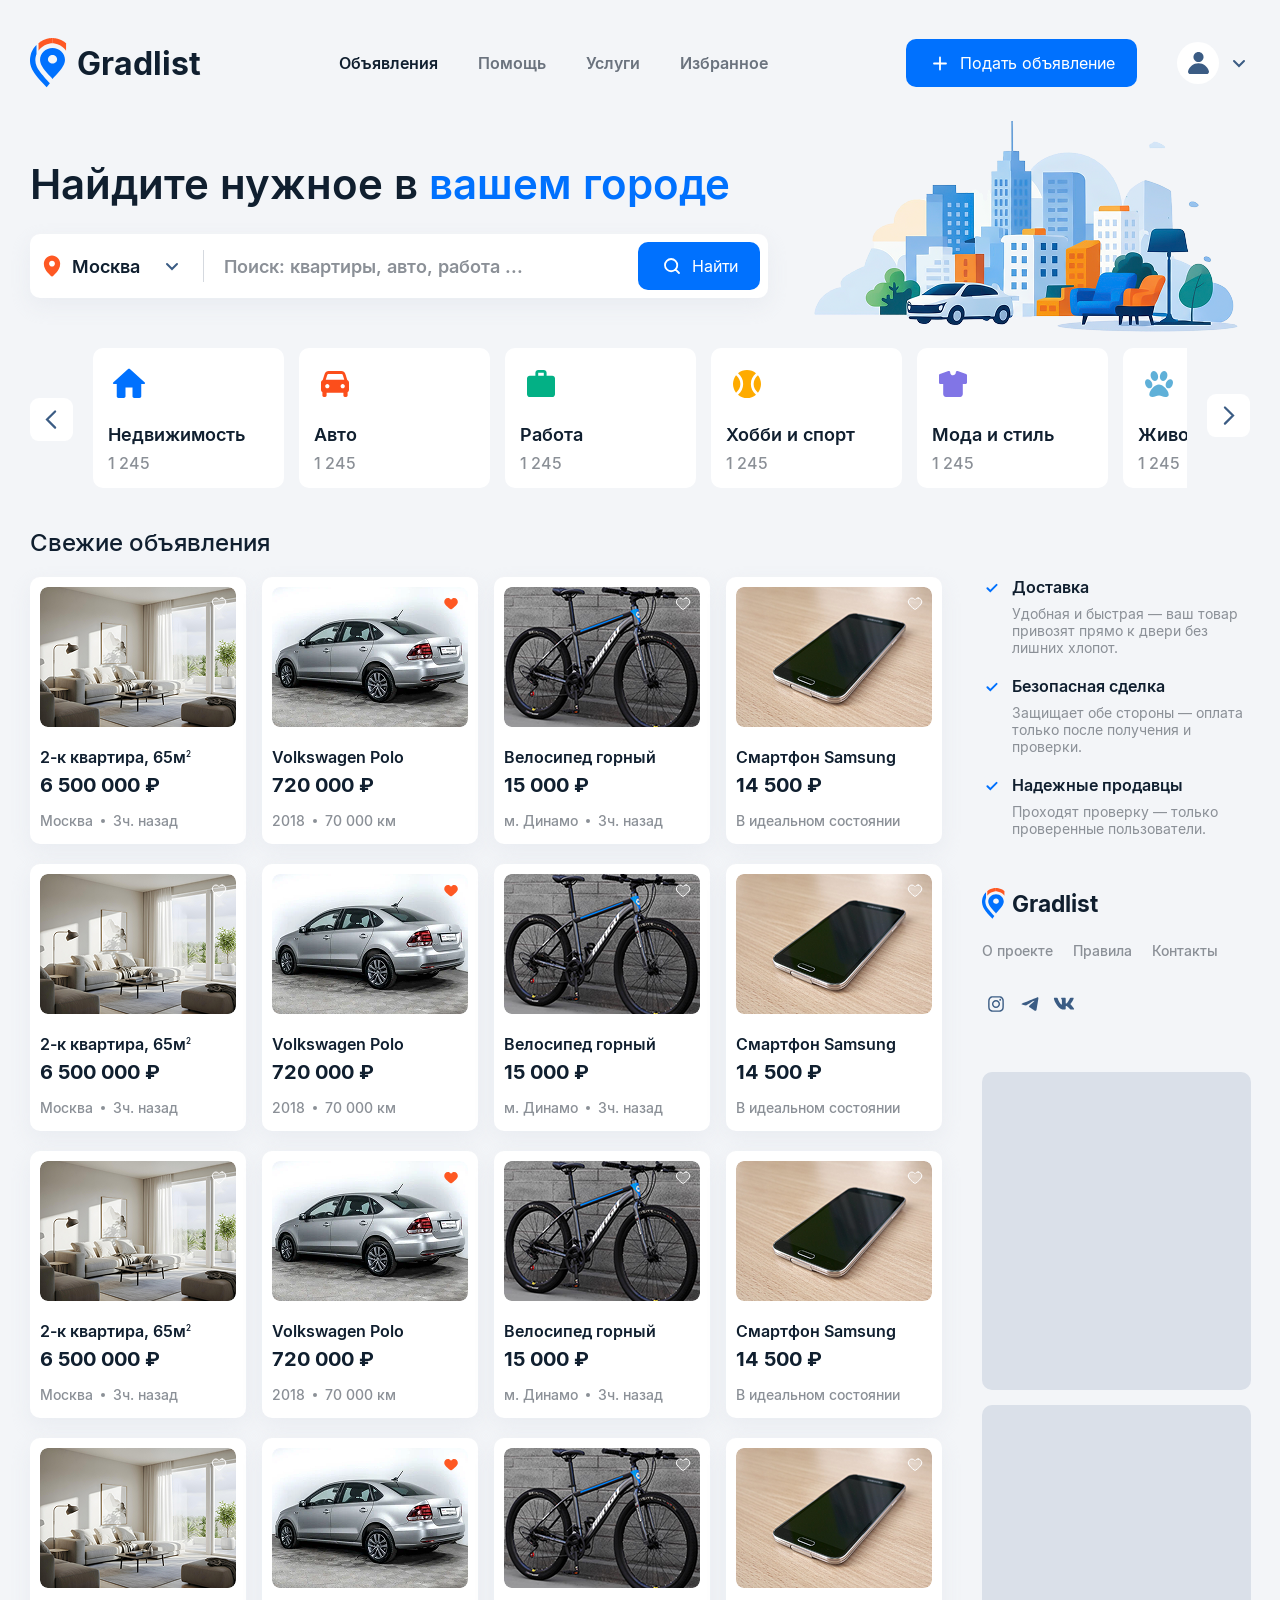
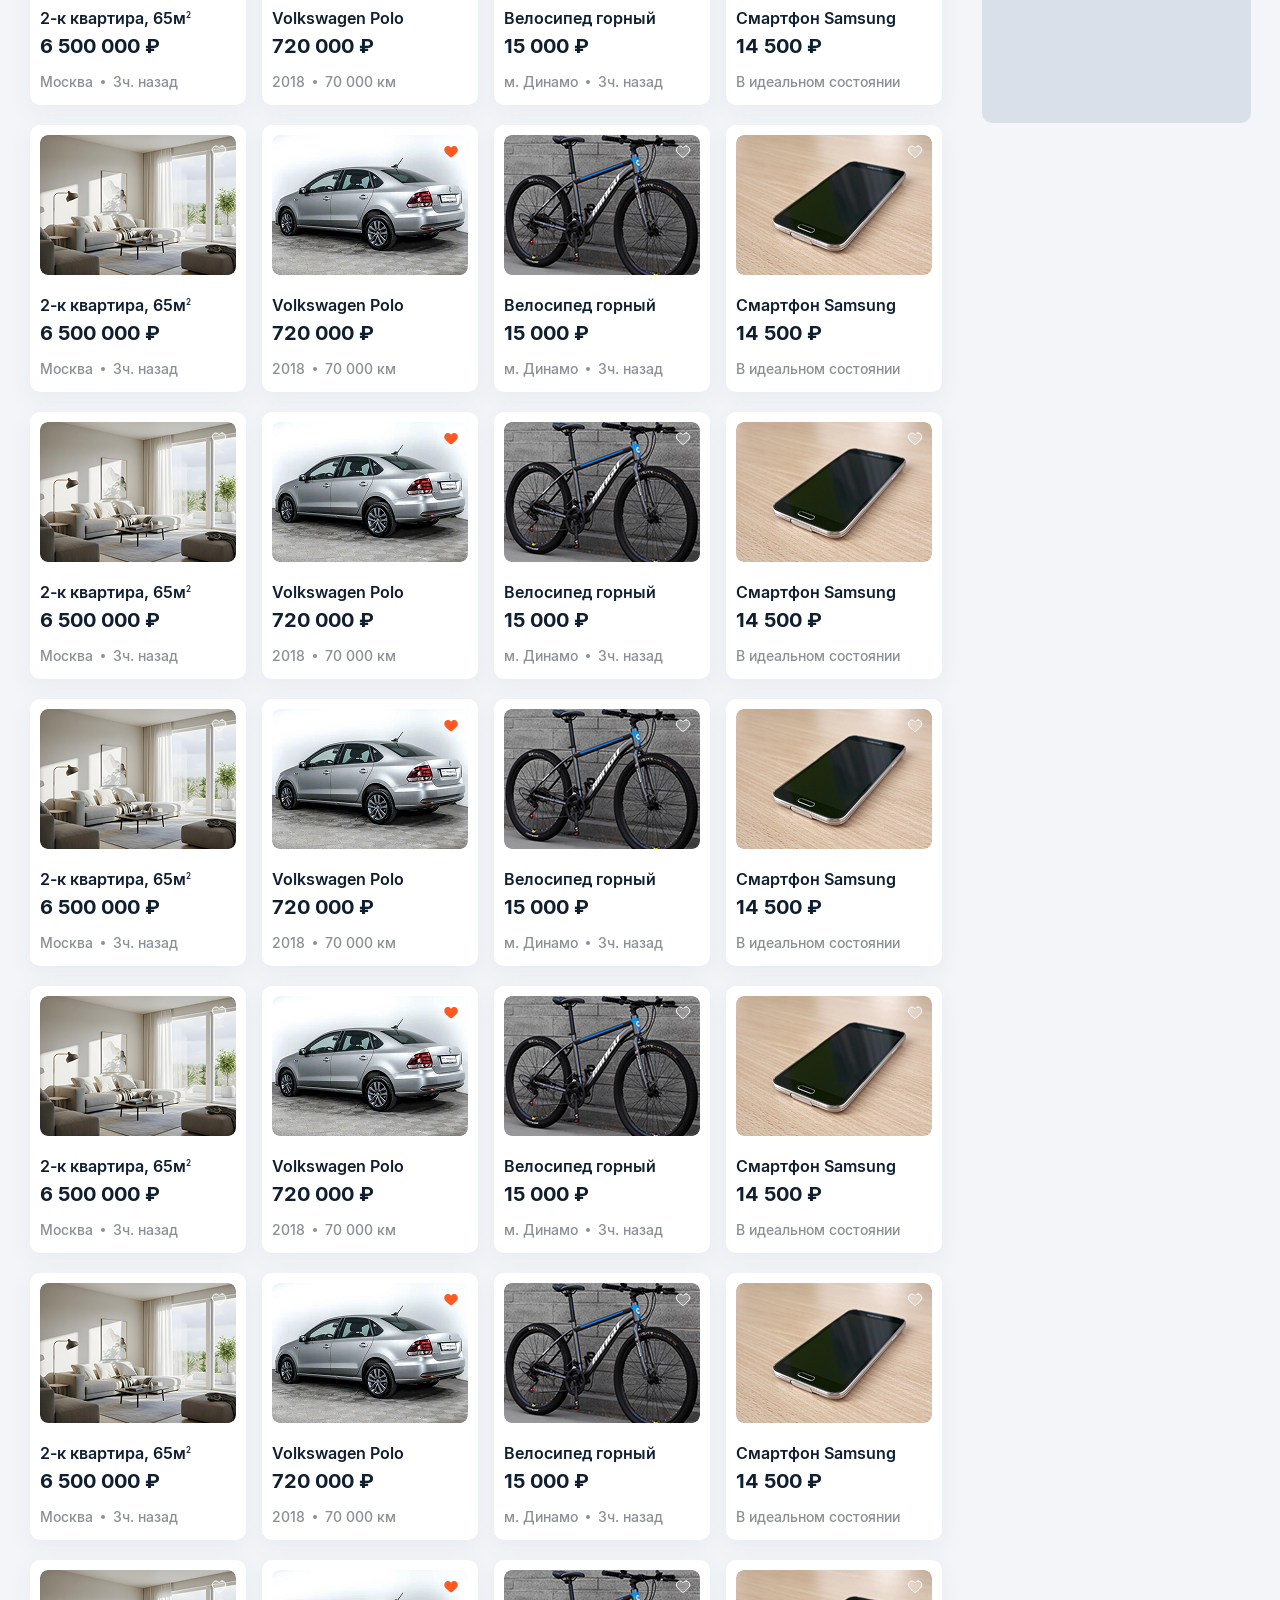
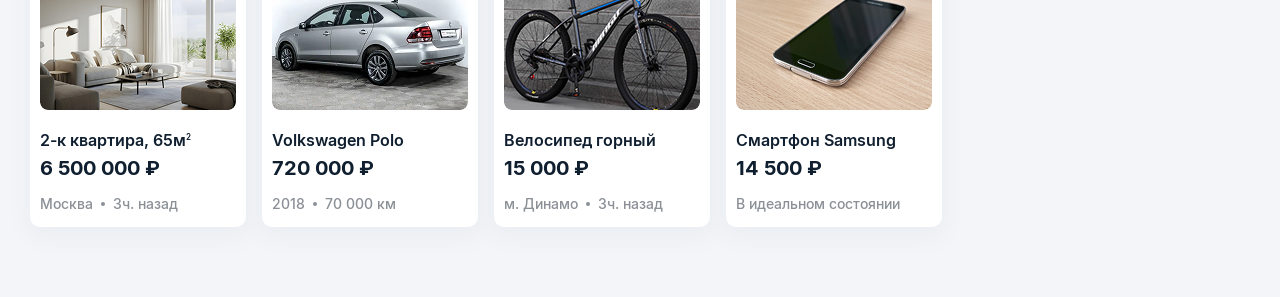
==== commit 99c6da4d: "add" ====
--- a/index.html
+++ b/index.html
@@ -865,9 +865,9 @@
 
 						</nav>
 					</div>
-					<div class="listings__banners">
-						<div class="listings__banner"></div>
-						<div class="listings__banner"></div>
+					<div class="listings__blocks">
+						<div class="listings__block"></div>
+						<div class="listings__block"></div>
 					</div>
 				</div>
 			</div>
--- a/assets/styles/main.css
+++ b/assets/styles/main.css
@@ -239,6 +239,7 @@
 }
 
 .listings__item {
+    color: var(--primary-color);
     padding: 10px 10px 15px;
     border-radius: 10px;
     box-shadow: 0 8px 20px 0 rgba(226, 230, 237, 0.6);
@@ -347,13 +348,13 @@
     gap: 6px;
 }
 
-.listings__banners {
+.listings__blocks {
     display: flex;
     flex-direction: column;
     gap: 15px;
 }
 
-.listings__banner {
+.listings__block {
     background-color: #dae0e9;
     border-radius: 10px;
     height: 318px;
@@ -597,11 +598,11 @@
         max-width: 100%;
     }
 
-    .listings__banner {
+    .listings__block {
         height: 160px;
     }
 
-    .listings__banner:last-child {
+    .listings__block:last-child {
         display: none;
     }
 }
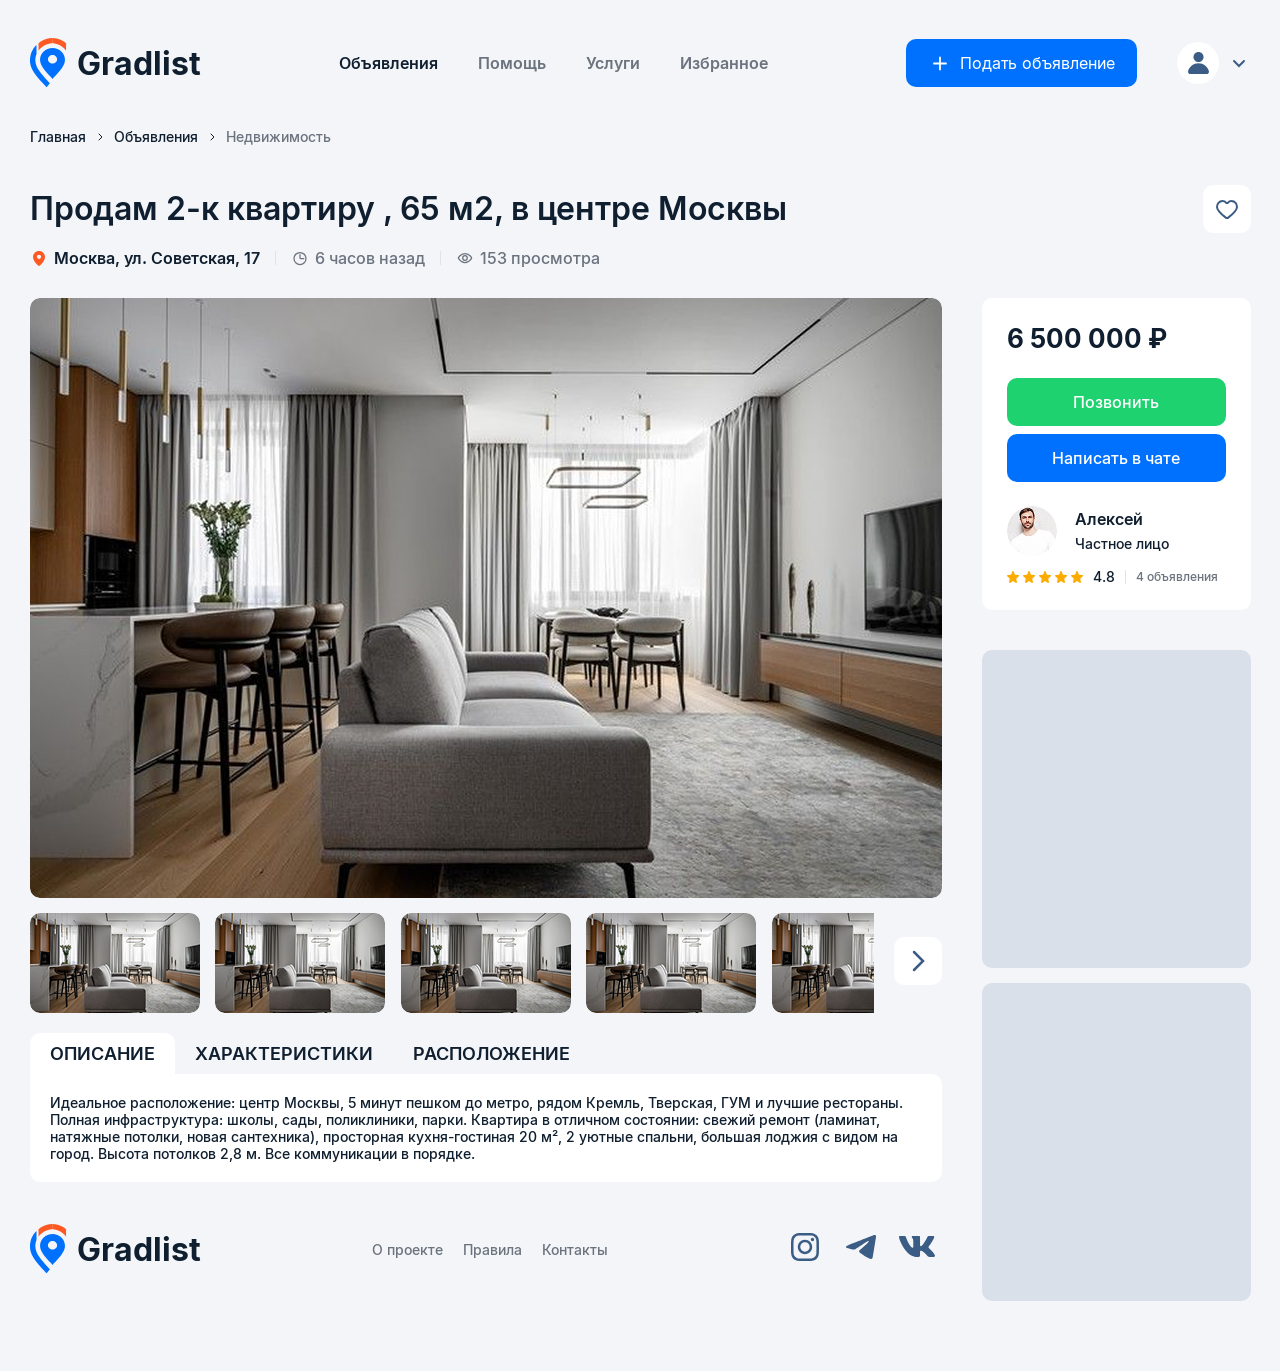
==== commit 63a3b1be: "first commit" ====
--- a/index.html
+++ b/index.html
@@ -18,7 +18,7 @@
 
 <header class="header">
 	<div class="container header__inner">
-		<a class="logo">
+		<a class="logo" href="#">
 			<svg class="logo__icon" width="37" height="50">
 				<use xlink:href="assets/icons/icons.svg#logo"></use>
 			</svg>
@@ -140,730 +140,277 @@
 </div>
 
 <main class="main">
-	<section class="top">
+	<div class="breadcrumbs">
+		<div class="container breadcrumbs__inner">
+			<a class="breadcrumbs__link" href="#">Главная</a>
+			<svg width="12" height="12">
+				<use xlink:href="assets/icons/icons.svg#breadcrumbs-icon"></use>
+			</svg>
+			<a class="breadcrumbs__link" href="#">Объявления</a>
+			<svg width="12" height="12">
+				<use xlink:href="assets/icons/icons.svg#breadcrumbs-icon"></use>
+			</svg>
+			<a class="breadcrumbs__link breadcrumbs__link--active" href="#">Недвижимость</a>
+		</div>
+	</div>
+
+	<section class="product">
 		<div class="container">
-			<div class="top__content">
-				<div class="top__wrapper">
-					<h1 class="top__title">Найдите нужное в <span>вашем городе</span></h1>
-					<form class="top__form">
-						<button class="top__location" type="button">
-							<svg class="top__location-icon" width="28" height="28">
-								<use xlink:href="assets/icons/icons.svg#location"></use>
-							</svg>
-							<span>Москва</span>
-							<svg class="top__location-chevron" width="24" height="24">
-								<use xlink:href="assets/icons/icons.svg#chevron-bottom"></use>
-							</svg>
-						</button>
-						<input class="top__input" type="text"/>
-						<button class="button top__form-button">
-							<svg width="24" height="24">
-								<use xlink:href="assets/icons/icons.svg#search"></use>
-							</svg>
-							<span>
-							Найти
-
-							</span>
-						</button>
-					</form>
+			<div class="product__top">
+				<h2 class="product__title">
+					Продам 2-к квартиру , 65 м2, в центре Москвы
+				</h2>
+				<button class="product__button">
+					<svg width="22" height="19">
+						<use xlink:href="assets/icons/icons.svg#product-heart"></use>
+					</svg>
+				</button>
+			</div>
+			<div class="product__meta">
+				<div class="product__meta-item product__location">
+					<svg width="18" height="18">
+						<use xlink:href="assets/icons/icons.svg#product-location"></use>
+					</svg>
+					Москва, ул. Советская, 17
 				</div>
-				<div class="top__image-wrapper">
-					<img class="top__image" src="assets/images/top-image.png" alt="img"/>
+				<div class="product__line"></div>
+				<div class="product__meta-item">
+					<svg width="18" height="18">
+						<use xlink:href="assets/icons/icons.svg#time-clock"></use>
+					</svg>
+					6 часов назад
+				</div>
+				<div class="product__line"></div>
+				<div class="product__meta-item">
+					<svg width="18" height="18">
+						<use xlink:href="assets/icons/icons.svg#eye"></use>
+					</svg>
+					153 просмотра
 				</div>
 			</div>
-		</div>
-		<div class="top__slider">
-			<button class="top__prev">
-				<svg width="48" height="48">
-					<use xlink:href="assets/icons/icons.svg#slider-icon"></use>
-				</svg>
-			</button>
-			<div class="top__swiper swiper">
-				<div class="swiper-wrapper">
-					<div class="swiper-slide">
-						<div class="top__slider-item">
-							<svg width="42" height="42">
-								<use xlink:href="assets/icons/icons.svg#round-home"></use>
-							</svg>
-							<h5 class="top__item-name">Недвижимость</h5>
-							<p class="top__item-value">1 245</p>
+			<div class="product__row">
+				<div class="product__left">
+					<div class="product__slider">
+						<div class="product__main-swiper swiper">
+							<div class="swiper-wrapper">
+								<div class="swiper-slide">
+									<img class="product__main-img" src="assets/images/product-main.png"
+									     alt="main-product-img"/>
+								</div>
+								<div class="swiper-slide">
+									<img class="product__main-img" src="assets/images/product-main.png"
+									     alt="main-product-img"/>
+								</div>
+								<div class="swiper-slide">
+									<img class="product__main-img" src="assets/images/product-main.png"
+									     alt="main-product-img"/>
+								</div>
+								<div class="swiper-slide">
+									<img class="product__main-img" src="assets/images/product-main.png"
+									     alt="main-product-img"/>
+								</div>
+								<div class="swiper-slide">
+									<img class="product__main-img" src="assets/images/product-main.png"
+									     alt="main-product-img"/>
+								</div>
+								<div class="swiper-slide">
+									<img class="product__main-img" src="assets/images/product-main.png"
+									     alt="main-product-img"/>
+								</div>
+								<div class="swiper-slide">
+									<img class="product__main-img" src="assets/images/product-main.png"
+									     alt="main-product-img"/>
+								</div>
+							</div>
+						</div>
+						<div class="product__thumbs">
+							<button class="product__slider-prev product__slider-button">
+								<svg width="48" height="48">
+									<use xlink:href="assets/icons/icons.svg#slider-icon"></use>
+								</svg>
+							</button>
+							<div class="product__swiper swiper">
+								<div class="swiper-wrapper">
+									<div class="swiper-slide product__slide-item">
+										<img class="product__img" src="assets/images/product.png" alt="product-img"/>
+									</div>
+									<div class="swiper-slide product__slide-item">
+										<img class="product__img" src="assets/images/product.png" alt="product-img"/>
+									</div>
+									<div class="swiper-slide product__slide-item">
+										<img class="product__img" src="assets/images/product.png" alt="product-img"/>
+									</div>
+									<div class="swiper-slide product__slide-item">
+										<img class="product__img" src="assets/images/product.png" alt="product-img"/>
+									</div>
+									<div class="swiper-slide product__slide-item">
+										<img class="product__img" src="assets/images/product.png" alt="product-img"/>
+									</div>
+									<div class="swiper-slide product__slide-item">
+										<img class="product__img" src="assets/images/product.png" alt="product-img"/>
+									</div>
+									<div class="swiper-slide product__slide-item">
+										<img class="product__img" src="assets/images/product.png" alt="product-img"/>
+									</div>
+								</div>
+							</div>
+							<button class="product__slider-next product__slider-button">
+								<svg width="48" height="48">
+									<use xlink:href="assets/icons/icons.svg#slider-icon"></use>
+								</svg>
+							</button>
 						</div>
 					</div>
-					<div class="swiper-slide">
-						<div class="top__slider-item">
-							<svg width="42" height="42">
-								<use xlink:href="assets/icons/icons.svg#car"></use>
-							</svg>
-							<h5 class="top__item-name">Авто</h5>
-							<p class="top__item-value">1 245</p>
+					<div class="product__info tabs">
+						<div class="product__info-buttons">
+							<button class="tabs__button product__tabs-button" data-index="1">Описание</button>
+							<button class="tabs__button product__tabs-button" data-index="2">Характеристики</button>
+							<button class="tabs__button product__tabs-button" data-index="3">Расположение</button>
+						</div>
+						<div class="tabs__item product__tabs-item" data-index="1">
+							<p class="product__text">
+								Идеальное расположение: центр Москвы, 5 минут пешком до метро, рядом Кремль, Тверская,
+								ГУМ и лучшие рестораны. Полная инфраструктура: школы, сады, поликлиники, парки. Квартира
+								в отличном состоянии: свежий ремонт (ламинат, натяжные потолки, новая сантехника),
+								просторная кухня-гостиная 20 м², 2 уютные спальни, большая лоджия с видом на город.
+								Высота потолков 2,8 м. Все коммуникации в порядке.
+							</p>
+						</div>
+						<div class="tabs__item product__tabs-item" data-index="2">
+							<ul class="product__list">
+								<li class="product__list-item">
+									Количество комнат: <span>2</span>
+								</li>
+								<li class="product__list-item">
+									Тип комнат: <span>смежные</span>
+								</li>
+								<li class="product__list-item">
+									Общая площадь: <span>41.3 м²</span>
+								</li>
+								<li class="product__list-item">
+									Санузел: <span>совмещенный</span>
+								</li>
+								<li class="product__list-item">
+									Площадь кухни: <span>6 м²</span>
+								</li>
+								<li class="product__list-item">
+									Окна: <span>на улицу, на солнечную сторону</span>
+								</li>
+								<li class="product__list-item">
+									Жилая площадь:  <span>29 м²</span>
+								</li>
+								<li class="product__list-item">
+									Ремонт: <span>дизайнерский</span>
+								</li>
+								<li class="product__list-item">
+									Этаж:  <span>2 из 5</span>
+								</li>
+								<li class="product__list-item">
+									Мебель: <span>кухня, хранение одежды, спальные места</span>
+								</li>
+								<li class="product__list-item">
+									Дополнительно:  <span>гардеробная</span>
+								</li>
+								<li class="product__list-item">
+									Способ продажи:  <span>свободная</span>
+								</li>
+							</ul>
+						</div>
+						<div class="tabs__item product__tabs-item" data-index="3">
+						<img class="product__map" alt="map" src="assets/images/map.png" />
 						</div>
 					</div>
-					<div class="swiper-slide">
-						<div class="top__slider-item">
-							<svg width="42" height="42">
-								<use xlink:href="assets/icons/icons.svg#work"></use>
-							</svg>
-							<h5 class="top__item-name">Работа</h5>
-							<p class="top__item-value">1 245</p>
-						</div>
-					</div>
-					<div class="swiper-slide">
-						<div class="top__slider-item">
-							<svg width="42" height="42">
-								<use xlink:href="assets/icons/icons.svg#hobby-sport"></use>
-							</svg>
-							<h5 class="top__item-name">Хобби и спорт</h5>
-							<p class="top__item-value">1 245</p>
-						</div>
-					</div>
-					<div class="swiper-slide">
-						<div class="top__slider-item">
-							<svg width="42" height="42">
-								<use xlink:href="assets/icons/icons.svg#fashion-style"></use>
-							</svg>
-							<h5 class="top__item-name">Мода и стиль</h5>
-							<p class="top__item-value">1 245</p>
-						</div>
-					</div>
-					<div class="swiper-slide">
-						<div class="top__slider-item">
-							<svg width="42" height="42">
-								<use xlink:href="assets/icons/icons.svg#animal"></use>
-							</svg>
-							<h5 class="top__item-name">Животные</h5>
-							<p class="top__item-value">1 245</p>
-						</div>
-					</div>
-					<div class="swiper-slide">
-						<div class="top__slider-item">
-							<svg width="42" height="42">
-								<use xlink:href="assets/icons/icons.svg#business-services"></use>
-							</svg>
-							<h5 class="top__item-name">Бизнес и услуги</h5>
-							<p class="top__item-value">1 245</p>
-						</div>
-					</div>
-					<div class="swiper-slide">
-						<div class="top__slider-item">
-							<svg width="42" height="42">
-								<use xlink:href="assets/icons/icons.svg#toy"></use>
-							</svg>
-							<h5 class="top__item-name">Детский мир</h5>
-							<p class="top__item-value">1 245</p>
-						</div>
-					</div>
-					<div class="swiper-slide">
-						<div class="top__slider-item">
-							<svg width="42" height="42">
-								<use xlink:href="assets/icons/icons.svg#electronics"></use>
-							</svg>
-							<h5 class="top__item-name">Электроника</h5>
-							<p class="top__item-value">1 245</p>
-						</div>
-					</div>
-					<div class="swiper-slide">
-						<div class="top__slider-item">
-							<svg width="42" height="42">
-								<use xlink:href="assets/icons/icons.svg#spares"></use>
-							</svg>
-							<h5 class="top__item-name">Запчасти</h5>
-							<p class="top__item-value">1 245</p>
-						</div>
-					</div>
-					<div class="swiper-slide">
-						<div class="top__slider-item">
-							<svg width="42" height="42">
-								<use xlink:href="assets/icons/icons.svg#cart"></use>
-							</svg>
-							<h5 class="top__item-name">Дом и сад</h5>
-							<p class="top__item-value">1 245</p>
-						</div>
-					</div>
-				</div>
-			</div>
-			<button class="top__next">
-				<svg width="48" height="48">
-					<use xlink:href="assets/icons/icons.svg#slider-icon"></use>
-				</svg>
-			</button>
-			<div class="top__mobile-swiper swiper">
-				<div class="swiper-wrapper">
-					<div class="swiper-slide">
-						<div class="top__slider-item">
-							<svg width="42" height="42">
-								<use xlink:href="assets/icons/icons.svg#round-home"></use>
-							</svg>
-							<h5 class="top__item-name">Недвижи-мость</h5>
-							<p class="top__item-value">1 245</p>
-						</div>
-						<div class="top__slider-item">
-							<svg width="42" height="42">
-								<use xlink:href="assets/icons/icons.svg#work"></use>
-							</svg>
-							<h5 class="top__item-name">Работа</h5>
-							<p class="top__item-value">1 245</p>
-						</div>
-					</div>
-					<div class="swiper-slide">
-						<div class="top__slider-item">
-							<svg width="42" height="42">
-								<use xlink:href="assets/icons/icons.svg#car"></use>
-							</svg>
-							<h5 class="top__item-name">Авто</h5>
-							<p class="top__item-value">1 245</p>
-						</div>
-						<div class="top__slider-item">
-							<svg width="42" height="42">
-								<use xlink:href="assets/icons/icons.svg#hobby-sport"></use>
-							</svg>
-							<h5 class="top__item-name">Хобби и спорт</h5>
-							<p class="top__item-value">1 245</p>
-						</div>
-					</div>
-					<div class="swiper-slide">
-						<div class="top__slider-item">
-							<svg width="42" height="42">
-								<use xlink:href="assets/icons/icons.svg#fashion-style"></use>
-							</svg>
-							<h5 class="top__item-name">Мода <br/> и стиль</h5>
-							<p class="top__item-value">1 245</p>
-						</div>
-						<div class="top__slider-item">
-							<svg width="42" height="42">
-								<use xlink:href="assets/icons/icons.svg#animal"></use>
-							</svg>
-							<h5 class="top__item-name">Животные</h5>
-							<p class="top__item-value">1 245</p>
-						</div>
-					</div>
-					<div class="swiper-slide">
-						<div class="top__slider-item">
-							<svg width="42" height="42">
-								<use xlink:href="assets/icons/icons.svg#business-services"></use>
-							</svg>
-							<h5 class="top__item-name">Бизнес и услуги</h5>
-							<p class="top__item-value">1 245</p>
-						</div>
-						<div class="top__slider-item">
-							<svg width="42" height="42">
-								<use xlink:href="assets/icons/icons.svg#toy"></use>
-							</svg>
-							<h5 class="top__item-name">Детский мир</h5>
-							<p class="top__item-value">1 245</p>
-						</div>
-					</div>
-					<div class="swiper-slide">
-						<div class="top__slider-item">
-							<svg width="42" height="42">
-								<use xlink:href="assets/icons/icons.svg#electronics"></use>
-							</svg>
-							<h5 class="top__item-name">Электроника</h5>
-							<p class="top__item-value">1 245</p>
-						</div>
-						<div class="top__slider-item">
-							<svg width="42" height="42">
-								<use xlink:href="assets/icons/icons.svg#spares"></use>
-							</svg>
-							<h5 class="top__item-name">Запчасти</h5>
-							<p class="top__item-value">1 245</p>
-						</div>
-					</div>
-					<div class="swiper-slide">
-						<div class="top__slider-item">
-							<svg width="42" height="42">
-								<use xlink:href="assets/icons/icons.svg#cart"></use>
-							</svg>
-							<h5 class="top__item-name">Дом и сад</h5>
-							<p class="top__item-value">1 245</p>
-						</div>
-					</div>
-				</div>
-			</div>
-		</div>
-	</section>
-
-	<section class="listings">
-		<div class="container">
-			<h3 class="listings__title">
-				Свежие объявления
-			</h3>
-			<div class="listings__row">
-				<div class="listings__items">
-					<a class="listings__item" href="#">
-						<div class="listings__image-wrapper">
-							<img class="listings__image" src="assets/images/listings-img-1.png" alt="img"/>
-							<svg class="listings__heart" width="18" height="18">
-								<use xlink:href="assets/icons/icons.svg#heart"></use>
-							</svg>
-						</div>
-						<h5 class="listings__item-name">2-к квартира, 65м<sup>2</sup></h5>
-						<p class="listings__item-price">
-							6 500 000 ₽
-						</p>
-						<div class="listings__info">
-							<span>Москва</span>
-							<div class="listings__circle"></div>
-							<span>3ч. назад</span>
-						</div>
-					</a>
-					<a class="listings__item" href="#">
-						<div class="listings__image-wrapper">
-							<img class="listings__image" src="assets/images/listings-img-2.png" alt="img"/>
-							<svg class="listings__heart" width="18" height="18">
-								<use xlink:href="assets/icons/icons.svg#orange-heart"></use>
-							</svg>
-						</div>
-						<h5 class="listings__item-name">Volkswagen Polo</h5>
-						<p class="listings__item-price">
-							720 000 ₽
-						</p>
-						<div class="listings__info">
-							<span>2018</span>
-							<div class="listings__circle"></div>
-							<span>70 000 км</span>
-						</div>
-					</a>
-					<a class="listings__item" href="#">
-						<div class="listings__image-wrapper">
-							<img class="listings__image" src="assets/images/listings-img-3.png" alt="img"/>
-							<svg class="listings__heart" width="18" height="18">
-								<use xlink:href="assets/icons/icons.svg#heart"></use>
-							</svg>
-						</div>
-						<h5 class="listings__item-name">Велосипед горный</h5>
-						<p class="listings__item-price">
-							15 000 ₽
-						</p>
-						<div class="listings__info">
-							<span>м. Динамо</span>
-							<div class="listings__circle"></div>
-							<span>3ч. назад</span>
-						</div>
-					</a>
-					<a class="listings__item" href="#">
-						<div class="listings__image-wrapper">
-							<img class="listings__image" src="assets/images/listings-img-4.png" alt="img"/>
-							<svg class="listings__heart" width="18" height="18">
-								<use xlink:href="assets/icons/icons.svg#heart"></use>
-							</svg>
-						</div>
-						<h5 class="listings__item-name">Смартфон Samsung</h5>
-						<p class="listings__item-price">
-							14 500 ₽
-						</p>
-						<div class="listings__info">
-							<span>В идеальном состоянии</span>
-						</div>
-					</a>
-					<a class="listings__item" href="#">
-						<div class="listings__image-wrapper">
-							<img class="listings__image" src="assets/images/listings-img-1.png" alt="img"/>
-							<svg class="listings__heart" width="18" height="18">
-								<use xlink:href="assets/icons/icons.svg#heart"></use>
-							</svg>
-						</div>
-						<h5 class="listings__item-name">2-к квартира, 65м<sup>2</sup></h5>
-						<p class="listings__item-price">
-							6 500 000 ₽
-						</p>
-						<div class="listings__info">
-							<span>Москва</span>
-							<div class="listings__circle"></div>
-							<span>3ч. назад</span>
-						</div>
-					</a>
-					<a class="listings__item" href="#">
-						<div class="listings__image-wrapper">
-							<img class="listings__image" src="assets/images/listings-img-2.png" alt="img"/>
-							<svg class="listings__heart" width="18" height="18">
-								<use xlink:href="assets/icons/icons.svg#orange-heart"></use>
-							</svg>
-						</div>
-						<h5 class="listings__item-name">Volkswagen Polo</h5>
-						<p class="listings__item-price">
-							720 000 ₽
-						</p>
-						<div class="listings__info">
-							<span>2018</span>
-							<div class="listings__circle"></div>
-							<span>70 000 км</span>
-						</div>
-					</a>
-					<a class="listings__item" href="#">
-						<div class="listings__image-wrapper">
-							<img class="listings__image" src="assets/images/listings-img-3.png" alt="img"/>
-							<svg class="listings__heart" width="18" height="18">
-								<use xlink:href="assets/icons/icons.svg#heart"></use>
-							</svg>
-						</div>
-						<h5 class="listings__item-name">Велосипед горный</h5>
-						<p class="listings__item-price">
-							15 000 ₽
-						</p>
-						<div class="listings__info">
-							<span>м. Динамо</span>
-							<div class="listings__circle"></div>
-							<span>3ч. назад</span>
-						</div>
-					</a>
-					<a class="listings__item" href="#">
-						<div class="listings__image-wrapper">
-							<img class="listings__image" src="assets/images/listings-img-4.png" alt="img"/>
-							<svg class="listings__heart" width="18" height="18">
-								<use xlink:href="assets/icons/icons.svg#heart"></use>
-							</svg>
-						</div>
-						<h5 class="listings__item-name">Смартфон Samsung</h5>
-						<p class="listings__item-price">
-							14 500 ₽
-						</p>
-						<div class="listings__info">
-							<span>В идеальном состоянии</span>
-						</div>
-					</a>
-					<a class="listings__item" href="#">
-						<div class="listings__image-wrapper">
-							<img class="listings__image" src="assets/images/listings-img-1.png" alt="img"/>
-							<svg class="listings__heart" width="18" height="18">
-								<use xlink:href="assets/icons/icons.svg#heart"></use>
-							</svg>
-						</div>
-						<h5 class="listings__item-name">2-к квартира, 65м<sup>2</sup></h5>
-						<p class="listings__item-price">
-							6 500 000 ₽
-						</p>
-						<div class="listings__info">
-							<span>Москва</span>
-							<div class="listings__circle"></div>
-							<span>3ч. назад</span>
-						</div>
-					</a>
-					<a class="listings__item" href="#">
-						<div class="listings__image-wrapper">
-							<img class="listings__image" src="assets/images/listings-img-2.png" alt="img"/>
-							<svg class="listings__heart" width="18" height="18">
-								<use xlink:href="assets/icons/icons.svg#orange-heart"></use>
-							</svg>
-						</div>
-						<h5 class="listings__item-name">Volkswagen Polo</h5>
-						<p class="listings__item-price">
-							720 000 ₽
-						</p>
-						<div class="listings__info">
-							<span>2018</span>
-							<div class="listings__circle"></div>
-							<span>70 000 км</span>
-						</div>
-					</a>
-					<a class="listings__item" href="#">
-						<div class="listings__image-wrapper">
-							<img class="listings__image" src="assets/images/listings-img-3.png" alt="img"/>
-							<svg class="listings__heart" width="18" height="18">
-								<use xlink:href="assets/icons/icons.svg#heart"></use>
-							</svg>
-						</div>
-						<h5 class="listings__item-name">Велосипед горный</h5>
-						<p class="listings__item-price">
-							15 000 ₽
-						</p>
-						<div class="listings__info">
-							<span>м. Динамо</span>
-							<div class="listings__circle"></div>
-							<span>3ч. назад</span>
-						</div>
-					</a>
-					<a class="listings__item" href="#">
-						<div class="listings__image-wrapper">
-							<img class="listings__image" src="assets/images/listings-img-4.png" alt="img"/>
-							<svg class="listings__heart" width="18" height="18">
-								<use xlink:href="assets/icons/icons.svg#heart"></use>
-							</svg>
-						</div>
-						<h5 class="listings__item-name">Смартфон Samsung</h5>
-						<p class="listings__item-price">
-							14 500 ₽
-						</p>
-						<div class="listings__info">
-							<span>В идеальном состоянии</span>
-						</div>
-					</a>
-					<a class="listings__item" href="#">
-						<div class="listings__image-wrapper">
-							<img class="listings__image" src="assets/images/listings-img-1.png" alt="img"/>
-							<svg class="listings__heart" width="18" height="18">
-								<use xlink:href="assets/icons/icons.svg#heart"></use>
-							</svg>
-						</div>
-						<h5 class="listings__item-name">2-к квартира, 65м<sup>2</sup></h5>
-						<p class="listings__item-price">
-							6 500 000 ₽
-						</p>
-						<div class="listings__info">
-							<span>Москва</span>
-							<div class="listings__circle"></div>
-							<span>3ч. назад</span>
-						</div>
-					</a>
-					<a class="listings__item" href="#">
-						<div class="listings__image-wrapper">
-							<img class="listings__image" src="assets/images/listings-img-2.png" alt="img"/>
-							<svg class="listings__heart" width="18" height="18">
-								<use xlink:href="assets/icons/icons.svg#orange-heart"></use>
-							</svg>
-						</div>
-						<h5 class="listings__item-name">Volkswagen Polo</h5>
-						<p class="listings__item-price">
-							720 000 ₽
-						</p>
-						<div class="listings__info">
-							<span>2018</span>
-							<div class="listings__circle"></div>
-							<span>70 000 км</span>
-						</div>
-					</a>
-					<a class="listings__item" href="#">
-						<div class="listings__image-wrapper">
-							<img class="listings__image" src="assets/images/listings-img-3.png" alt="img"/>
-							<svg class="listings__heart" width="18" height="18">
-								<use xlink:href="assets/icons/icons.svg#heart"></use>
-							</svg>
-						</div>
-						<h5 class="listings__item-name">Велосипед горный</h5>
-						<p class="listings__item-price">
-							15 000 ₽
-						</p>
-						<div class="listings__info">
-							<span>м. Динамо</span>
-							<div class="listings__circle"></div>
-							<span>3ч. назад</span>
-						</div>
-					</a>
-					<a class="listings__item" href="#">
-						<div class="listings__image-wrapper">
-							<img class="listings__image" src="assets/images/listings-img-4.png" alt="img"/>
-							<svg class="listings__heart" width="18" height="18">
-								<use xlink:href="assets/icons/icons.svg#heart"></use>
-							</svg>
-						</div>
-						<h5 class="listings__item-name">Смартфон Samsung</h5>
-						<p class="listings__item-price">
-							14 500 ₽
-						</p>
-						<div class="listings__info">
-							<span>В идеальном состоянии</span>
-						</div>
-					</a>
-					<a class="listings__item" href="#">
-						<div class="listings__image-wrapper">
-							<img class="listings__image" src="assets/images/listings-img-1.png" alt="img"/>
-							<svg class="listings__heart" width="18" height="18">
-								<use xlink:href="assets/icons/icons.svg#heart"></use>
-							</svg>
-						</div>
-						<h5 class="listings__item-name">2-к квартира, 65м<sup>2</sup></h5>
-						<p class="listings__item-price">
-							6 500 000 ₽
-						</p>
-						<div class="listings__info">
-							<span>Москва</span>
-							<div class="listings__circle"></div>
-							<span>3ч. назад</span>
-						</div>
-					</a>
-					<a class="listings__item" href="#">
-						<div class="listings__image-wrapper">
-							<img class="listings__image" src="assets/images/listings-img-2.png" alt="img"/>
-							<svg class="listings__heart" width="18" height="18">
-								<use xlink:href="assets/icons/icons.svg#orange-heart"></use>
-							</svg>
-						</div>
-						<h5 class="listings__item-name">Volkswagen Polo</h5>
-						<p class="listings__item-price">
-							720 000 ₽
-						</p>
-						<div class="listings__info">
-							<span>2018</span>
-							<div class="listings__circle"></div>
-							<span>70 000 км</span>
-						</div>
-					</a>
-					<a class="listings__item" href="#">
-						<div class="listings__image-wrapper">
-							<img class="listings__image" src="assets/images/listings-img-3.png" alt="img"/>
-							<svg class="listings__heart" width="18" height="18">
-								<use xlink:href="assets/icons/icons.svg#heart"></use>
-							</svg>
-						</div>
-						<h5 class="listings__item-name">Велосипед горный</h5>
-						<p class="listings__item-price">
-							15 000 ₽
-						</p>
-						<div class="listings__info">
-							<span>м. Динамо</span>
-							<div class="listings__circle"></div>
-							<span>3ч. назад</span>
-						</div>
-					</a>
-					<a class="listings__item" href="#">
-						<div class="listings__image-wrapper">
-							<img class="listings__image" src="assets/images/listings-img-4.png" alt="img"/>
-							<svg class="listings__heart" width="18" height="18">
-								<use xlink:href="assets/icons/icons.svg#heart"></use>
-							</svg>
-						</div>
-						<h5 class="listings__item-name">Смартфон Samsung</h5>
-						<p class="listings__item-price">
-							14 500 ₽
-						</p>
-						<div class="listings__info">
-							<span>В идеальном состоянии</span>
-						</div>
-					</a>
-					<a class="listings__item" href="#">
-						<div class="listings__image-wrapper">
-							<img class="listings__image" src="assets/images/listings-img-1.png" alt="img"/>
-							<svg class="listings__heart" width="18" height="18">
-								<use xlink:href="assets/icons/icons.svg#heart"></use>
-							</svg>
-						</div>
-						<h5 class="listings__item-name">2-к квартира, 65м<sup>2</sup></h5>
-						<p class="listings__item-price">
-							6 500 000 ₽
-						</p>
-						<div class="listings__info">
-							<span>Москва</span>
-							<div class="listings__circle"></div>
-							<span>3ч. назад</span>
-						</div>
-					</a>
-					<a class="listings__item" href="#">
-						<div class="listings__image-wrapper">
-							<img class="listings__image" src="assets/images/listings-img-2.png" alt="img"/>
-							<svg class="listings__heart" width="18" height="18">
-								<use xlink:href="assets/icons/icons.svg#orange-heart"></use>
-							</svg>
-						</div>
-						<h5 class="listings__item-name">Volkswagen Polo</h5>
-						<p class="listings__item-price">
-							720 000 ₽
-						</p>
-						<div class="listings__info">
-							<span>2018</span>
-							<div class="listings__circle"></div>
-							<span>70 000 км</span>
-						</div>
-					</a>
-					<a class="listings__item" href="#">
-						<div class="listings__image-wrapper">
-							<img class="listings__image" src="assets/images/listings-img-3.png" alt="img"/>
-							<svg class="listings__heart" width="18" height="18">
-								<use xlink:href="assets/icons/icons.svg#heart"></use>
-							</svg>
-						</div>
-						<h5 class="listings__item-name">Велосипед горный</h5>
-						<p class="listings__item-price">
-							15 000 ₽
-						</p>
-						<div class="listings__info">
-							<span>м. Динамо</span>
-							<div class="listings__circle"></div>
-							<span>3ч. назад</span>
-						</div>
-					</a>
-					<a class="listings__item" href="#">
-						<div class="listings__image-wrapper">
-							<img class="listings__image" src="assets/images/listings-img-4.png" alt="img"/>
-							<svg class="listings__heart" width="18" height="18">
-								<use xlink:href="assets/icons/icons.svg#heart"></use>
-							</svg>
-						</div>
-						<h5 class="listings__item-name">Смартфон Samsung</h5>
-						<p class="listings__item-price">
-							14 500 ₽
-						</p>
-						<div class="listings__info">
-							<span>В идеальном состоянии</span>
-						</div>
-					</a>
-				</div>
-				<div class="listings__right">
-					<ul class="listings__list">
-						<li class="listings__list-item">
-							<svg width="20" height="20">
-								<use xlink:href="assets/icons/icons.svg#blue-check"></use>
-							</svg>
-							<div class="listings__list-wrapper">
-								<h5 class="listings__list-item-name">Доставка</h5>
-								<p class="listings__list-item-text">
-									Удобная и быстрая — ваш товар привозят прямо к двери без лишних хлопот.
-								</p>
-							</div>
-						</li>
-						<li class="listings__list-item">
-							<svg width="20" height="20">
-								<use xlink:href="assets/icons/icons.svg#blue-check"></use>
-							</svg>
-							<div class="listings__list-wrapper">
-								<h5 class="listings__list-item-name">Безопасная сделка</h5>
-								<p class="listings__list-item-text">
-									Защищает обе стороны — оплата только после получения и проверки. </p>
-							</div>
-						</li>
-						<li class="listings__list-item">
-							<svg width="20" height="20">
-								<use xlink:href="assets/icons/icons.svg#blue-check"></use>
-							</svg>
-							<div class="listings__list-wrapper">
-								<h5 class="listings__list-item-name">Надежные продавцы</h5>
-								<p class="listings__list-item-text">
-									Проходят проверку — только проверенные пользователи. </p>
-							</div>
-						</li>
-					</ul>
-					<div class="listings__wrapper">
-						<div class="logo listings__logo">
-							<svg width="23" height="33">
+					<footer class="footer">
+						<a class="logo">
+							<svg class="logo__icon" width="37" height="50">
 								<use xlink:href="assets/icons/icons.svg#logo"></use>
 							</svg>
 							Gradlist
-						</div>
-						<nav class="listings__nav">
-							<ul class="listings__nav-list">
-								<li class="listings__nav-item">
-									<a class="listings__link" href="#">О проекте</a>
-								</li>
-								<li class="listings__nav-item">
-									<a class="listings__link" href="#">Правила</a>
-								</li>
-								<li class="listings__nav-item">
-									<a class="listings__link" href="#">Контакты</a>
+						</a>
+						<nav class="footer__nav">
+							<ul class="footer__list">
+								<li class="footer__item">
+									<a class="footer__link" href="#">О проекте</a>
+								</li>
+								<li class="footer__item">
+									<a class="footer__link" href="#">Правила</a>
+								</li>
+								<li class="footer__item">
+									<a class="footer__link" href="#">Контакты</a>
 								</li>
 							</ul>
-							<ul class="listings__socials">
-								<li class="listings__social">
-									<a class="listings__social-link" href="#">
-										<svg width="28" height="28">
+						</nav>
+						<nav class="footer__nav">
+							<ul class="footer__socials-list">
+								<li class="footer__socials-list">
+									<a class="footer__socials-link" href="#">
+										<svg width="50" height="50">
 											<use xlink:href="assets/icons/icons.svg#inst"></use>
 										</svg>
 									</a>
 								</li>
-								<li class="listings__social">
-									<a class="listings__social-link" href="#">
-										<svg width="28" height="28">
+								<li class="footer__socials-list">
+									<a class="footer__socials-link" href="#">
+										<svg width="50" height="50">
 											<use xlink:href="assets/icons/icons.svg#tg"></use>
 										</svg>
 									</a>
 								</li>
-								<li class="listings__social">
-									<a class="listings__social-link" href="#">
-										<svg width="28" height="28">
+								<li class="footer__socials-list">
+									<a class="footer__socials-link" href="#">
+										<svg width="50" height="50">
 											<use xlink:href="assets/icons/icons.svg#vk"></use>
 										</svg>
 									</a>
 								</li>
 							</ul>
-
 						</nav>
+					</footer>
+				</div>
+				<div class="product__right">
+					<div class="product__box">
+						<p class="product__price">
+							6 500 000 ₽
+						</p>
+						<div class="product__buttons">
+							<button class="button button--green product__contact-button">Позвонить</button>
+							<button class="button product__contact-button">Написать в чате</button>
+						</div>
+						<div class="product__box-bottom">
+							<div class="product__salesman">
+								<img class="product__salesman-img" src="assets/images/salesman-img.png" alt="salesman"/>
+								<div class="product__salesman-wrapper">
+									<p class="product__salesman-name">
+										Алексей
+									</p>
+									<span class="product__salesman-position">Частное лицо</span>
+								</div>
+							</div>
+							<div class="product__box-flex">
+								<div class="product__rating">
+									<div class="product__stars">
+										<svg width="12" height="12">
+											<use xlink:href="assets/icons/icons.svg#star"></use>
+										</svg>
+										<svg width="12" height="12">
+											<use xlink:href="assets/icons/icons.svg#star"></use>
+										</svg>
+										<svg width="12" height="12">
+											<use xlink:href="assets/icons/icons.svg#star"></use>
+										</svg>
+										<svg width="12" height="12">
+											<use xlink:href="assets/icons/icons.svg#star"></use>
+										</svg>
+										<svg width="12" height="12">
+											<use xlink:href="assets/icons/icons.svg#star"></use>
+										</svg>
+									</div>
+									<span>4.8</span>
+								</div>
+								<div class="product__line"></div>
+								<span class="product__advertisement">4 объявления</span>
+							</div>
+						</div>
 					</div>
 					<div class="listings__blocks">
 						<div class="listings__block"></div>
@@ -873,6 +420,9 @@
 			</div>
 		</div>
 	</section>
+
+
+
 </main>
 
 </body>
--- a/assets/styles/main.css
+++ b/assets/styles/main.css
@@ -70,6 +70,10 @@
     background-color: var(--blue-color);
     color: var(--white-color);
     border-radius: 10px;
+}
+
+.button--green {
+    background: #1fd270;
 }
 
 .header__user {
@@ -178,7 +182,6 @@
 .top__slider {
     display: flex;
     align-items: center;
-    gap: 20px;
     max-width: 1269px;
     padding: 0 24px;
     margin: 0 auto;
@@ -214,6 +217,17 @@
 
 .top__prev {
     transform: rotate(180deg);
+    width: 0;
+    transition: width 0.3s ease, margin 0.3s ease;
+}
+
+.top__prev--active {
+    width: 48px;
+    margin-right: 20px;
+}
+
+.top__next {
+    margin-left: 20px;
 }
 
 .listings {
@@ -323,7 +337,8 @@
     font-weight: 400;
 }
 
-.listings__logo {
+.listings__logo,
+.footer__logo{
     font-size: 22.72px;
     gap: 7.71px;
 }
@@ -359,6 +374,301 @@
     border-radius: 10px;
     height: 318px;
 }
+
+.breadcrumbs {
+    padding-top: 40px;
+}
+
+.breadcrumbs__inner {
+    display: flex;
+    align-items: center;
+    gap: 8px;
+}
+
+.breadcrumbs__link {
+    color: var(--primary-color);
+    font-size: 14px;
+}
+
+.breadcrumbs__link--active {
+    color: var(--gray-color-1);
+}
+
+.product {
+    padding-top: 40px;
+}
+
+.product__top {
+    display: flex;
+    align-items: center;
+    gap: 20px;
+    justify-content: space-between;
+}
+
+.product__title {
+    font-size: 32px;
+    font-weight: 600;
+    line-height: 1;
+}
+
+.product__button {
+    display: grid;
+    place-items: center;
+    border-radius: 10px;
+    width: 48px;
+    height: 48px;
+    background-color: var(--white-color);
+}
+
+.product__meta {
+    display: flex;
+    gap: 15px;
+    align-items: center;
+    margin: 15px 0 30px;
+}
+
+.product__line {
+    height: 14px;
+    width: 1px;
+    background-color: #E0E4E9;
+}
+
+.product__meta-item {
+    display: flex;
+    gap: 6px;
+    align-items: center;
+    color: var(--gray-color-1);
+}
+
+.product__location {
+    font-weight: 600;
+    color: var(--primary-color);
+}
+
+.product__row {
+    display: flex;
+    gap: 40px;
+    align-items: flex-start;
+}
+
+.product__left {
+    overflow: hidden;
+}
+
+.product__right {
+    flex-shrink: 0;
+    max-width: 269px;
+    width: 100%;
+}
+
+.product__thumbs{
+    margin-top: 15px;
+    display: flex;
+    align-items: center;
+}
+
+.product__swiper {
+    margin: 0;
+}
+
+.product__thumbs svg {
+    flex-shrink: 0;
+}
+
+.product__slider-button {
+    flex-shrink: 0;
+}
+
+.product__slider-prev {
+    transform: rotate(180deg);
+    width: 0;
+    overflow: hidden;
+    margin-right: 0;
+    transition: width 0.3s ease, margin 0.3s ease;
+}
+
+.product__slider-prev--active {
+    width: 48px;
+    margin-right: 20px;
+}
+
+.product__slider-next {
+    margin-left: 20px;
+}
+
+.product__slide-item {
+    max-width: 170px;
+}
+
+.product__main-img {
+    width: 100%;
+    border-radius: 10px;
+}
+
+.product__img {
+    width: 100%;
+    height: 100px;
+    border-radius: 10px;
+}
+
+.product__box {
+    padding: 25px;
+    border-radius: 10px;
+    background-color: var(--white-color);
+    display: flex;
+    flex-direction: column;
+    gap: 24px;
+    margin-bottom: 40px;
+}
+
+.product__price {
+    font-size: 26px;
+    font-weight: 700;
+}
+
+.product__contact-button {
+    width: 100%;
+    justify-content: center;
+    padding: 14px;
+    font-weight: 500;
+}
+
+.product__buttons {
+    display: flex;
+    flex-direction: column;
+    gap: 8px;
+}
+
+.product__salesman {
+    display: flex;
+    align-items: center;
+    gap: 18px;
+}
+
+.product__salesman-img {
+    width: 50px;
+    height: 50px;
+    border-radius: 50%;
+}
+
+.product__salesman-name {
+    font-weight: 600;
+    margin-bottom: 4px;
+}
+
+.product__salesman-position {
+    font-size: 14px;
+}
+
+.product__box-flex {
+    margin-top: 12px;
+    display: flex;
+    gap: 10px;
+    align-items: center;
+}
+.product__stars {
+    display: flex;
+    gap: 4px;
+}
+
+.product__rating {
+    display: flex;
+    align-items: center;
+    gap: 10px;
+    font-size: 14px;
+}
+
+.product__advertisement {
+    font-size: 12px;
+    color: var(--gray-color-1);
+}
+
+.tabs__item {
+    display: none;
+}
+
+.tabs__item--active {
+    display: block;
+}
+
+.product__info-buttons {
+   margin-top: 20px;
+    display: flex;
+}
+
+.product__tabs-button {
+    padding: 10px 20px;
+border-radius: 10px 10px 0 0;
+    text-transform: uppercase;
+    font-size: 18px;
+    font-weight: 600;
+    position: relative;
+}
+
+.product__tabs-button.tabs__button--active::after {
+    content: "";
+    bottom: -8px;
+    left: 0;
+    right: 0;
+    position: absolute;
+    background-color: var(--white-color);
+    height: 10px;
+}
+
+.product__tabs-button.tabs__button--active {
+    background-color: var(--white-color);
+}
+
+.product__tabs-item {
+    padding: 20px;
+    background-color: var(--white-color);
+    border-radius: 10px;
+    margin-bottom: 40px;
+}
+
+.product__text {
+    font-size: 14px;
+}
+
+.product__list {
+    display: grid;
+    gap: 12px 98px;
+    grid-template-columns: 1fr 1fr;
+}
+
+.product__list-item {
+    font-size: 14px;
+    color: var(--gray-color-1);
+    display: flex;
+    align-items: center;
+    gap: 10px;
+}
+
+.product__list-item span {
+    color: var(--primary-color);
+}
+
+.footer {
+    display: flex;
+    justify-content: space-between;
+    align-items: center;
+}
+
+.footer__list {
+    display: flex;
+    gap: 20px;
+}
+
+.footer__link {
+    color: var(--gray-color-1);
+    font-size: 14px;
+}
+
+.footer__socials-list {
+    display: flex;
+    gap: 6px;
+}
+
 
 @media (max-width: 1100px) {
     .header__inner,
@@ -526,7 +836,7 @@
     .top__form-button span,
     .top__swiper,
     .top__next,
-    .top__prev{
+    .top__prev {
         display: none;
     }
 
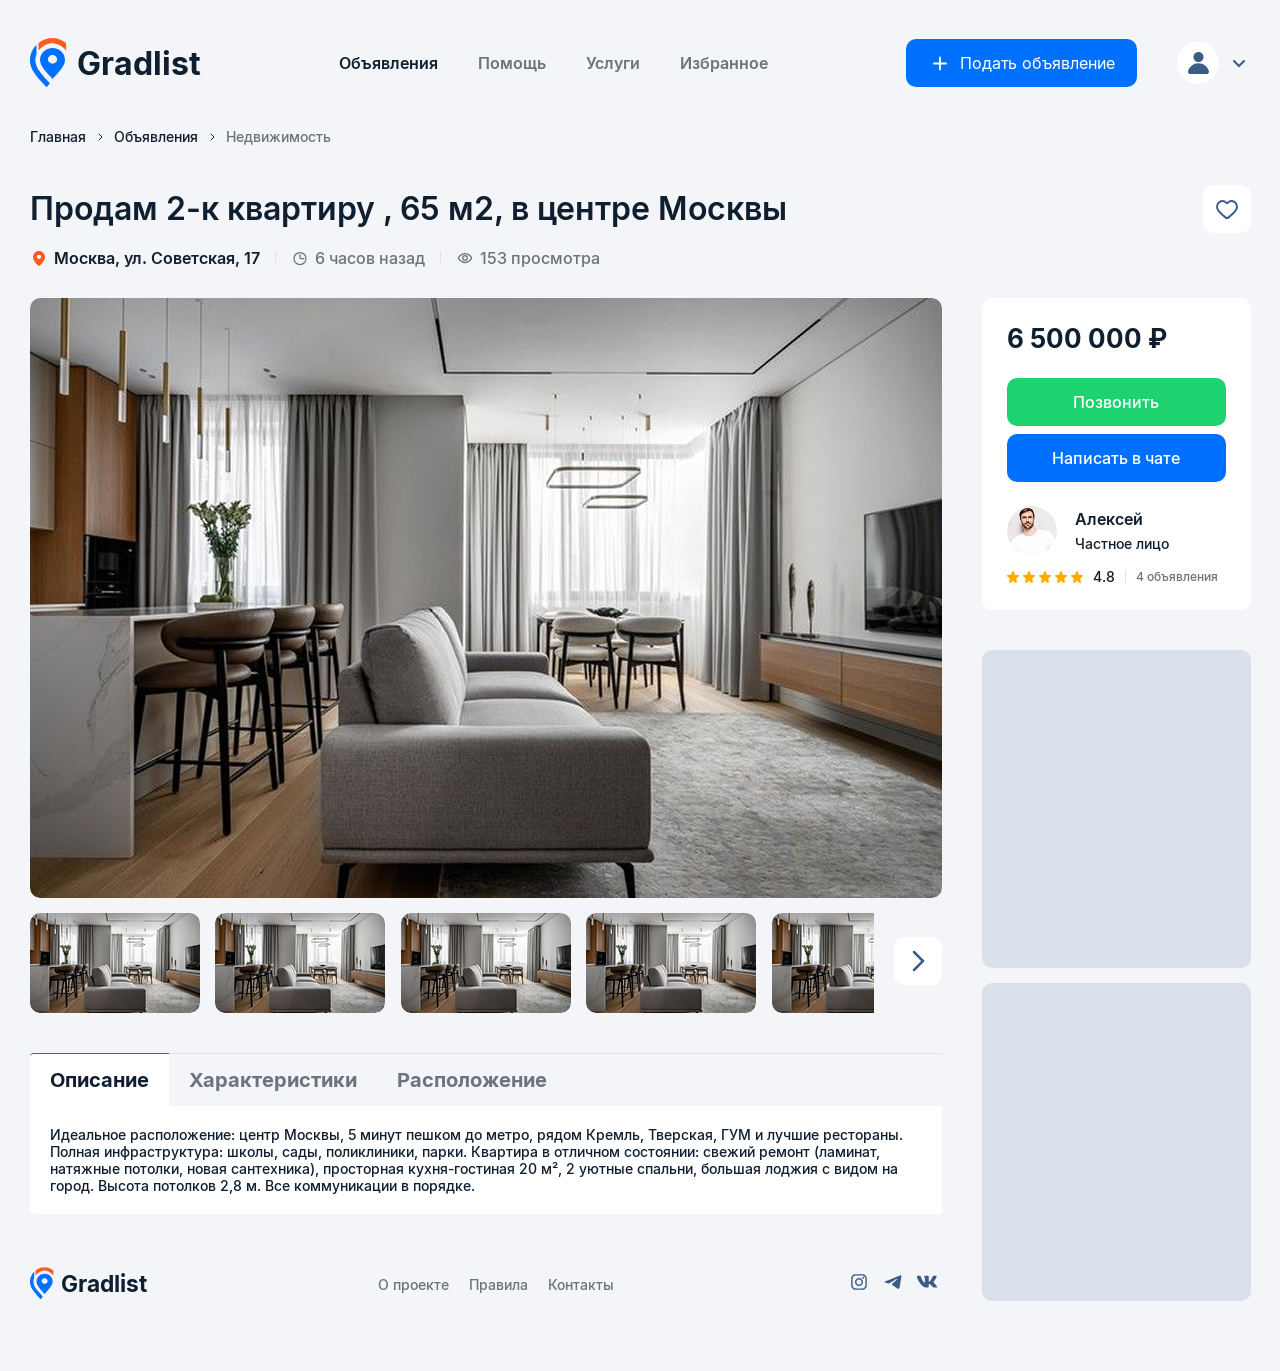
==== commit 53820796: "check" ====
--- a/index.html
+++ b/index.html
@@ -321,8 +321,8 @@
 						</div>
 					</div>
 					<footer class="footer">
-						<a class="logo">
-							<svg class="logo__icon" width="37" height="50">
+						<a class="logo footer__logo">
+							<svg class="logo__icon" width="24" height="33">
 								<use xlink:href="assets/icons/icons.svg#logo"></use>
 							</svg>
 							Gradlist
@@ -344,21 +344,21 @@
 							<ul class="footer__socials-list">
 								<li class="footer__socials-list">
 									<a class="footer__socials-link" href="#">
-										<svg width="50" height="50">
+										<svg width="28" height="28">
 											<use xlink:href="assets/icons/icons.svg#inst"></use>
 										</svg>
 									</a>
 								</li>
 								<li class="footer__socials-list">
 									<a class="footer__socials-link" href="#">
-										<svg width="50" height="50">
+										<svg width="28" height="28">
 											<use xlink:href="assets/icons/icons.svg#tg"></use>
 										</svg>
 									</a>
 								</li>
 								<li class="footer__socials-list">
 									<a class="footer__socials-link" href="#">
-										<svg width="50" height="50">
+										<svg width="28" height="28">
 											<use xlink:href="assets/icons/icons.svg#vk"></use>
 										</svg>
 									</a>
--- a/assets/styles/main.css
+++ b/assets/styles/main.css
@@ -338,7 +338,7 @@
 }
 
 .listings__logo,
-.footer__logo{
+.footer__logo {
     font-size: 22.72px;
     gap: 7.71px;
 }
@@ -461,7 +461,7 @@
     width: 100%;
 }
 
-.product__thumbs{
+.product__thumbs {
     margin-top: 15px;
     display: flex;
     align-items: center;
@@ -566,6 +566,7 @@
     gap: 10px;
     align-items: center;
 }
+
 .product__stars {
     display: flex;
     gap: 4px;
@@ -592,38 +593,49 @@
 }
 
 .product__info-buttons {
-   margin-top: 20px;
-    display: flex;
-}
+    margin-top: 40px;
+    display: flex;
+    border-top: 1.5px solid #E0E4E9;
+border-radius: 4px 0 0 0 ;
+}
+
+
 
 .product__tabs-button {
-    padding: 10px 20px;
-border-radius: 10px 10px 0 0;
-    text-transform: uppercase;
-    font-size: 18px;
-    font-weight: 600;
+    padding: 14px 20px;
+    border-radius: 4px 0 0 0;
+    font-size: 20px;
+    font-weight: 700;
     position: relative;
-}
-
-.product__tabs-button.tabs__button--active::after {
-    content: "";
-    bottom: -8px;
-    left: 0;
-    right: 0;
-    position: absolute;
-    background-color: var(--white-color);
-    height: 10px;
-}
+    color: var(--gray-color-1);
+}
+
 
 .product__tabs-button.tabs__button--active {
     background-color: var(--white-color);
+    color: var(--primary-color);
+    position: relative;
+}
+
+.product__tabs-button.tabs__button--active::before {
+    content: "";
+    position: absolute;
+    top: -1.25px;
+    left: 0;
+    bottom: 0;
+    right: 0;
+    border-top: 1.5px solid  #0071FE;
+}
+
+.product__tabs-button.tabs__button--active:first-child::before {
+    border-radius: 4px  0 0 0;
 }
 
 .product__tabs-item {
     padding: 20px;
     background-color: var(--white-color);
-    border-radius: 10px;
-    margin-bottom: 40px;
+    border-radius: 0 0 4px 4px;
+    margin-bottom: 53px;
 }
 
 .product__text {
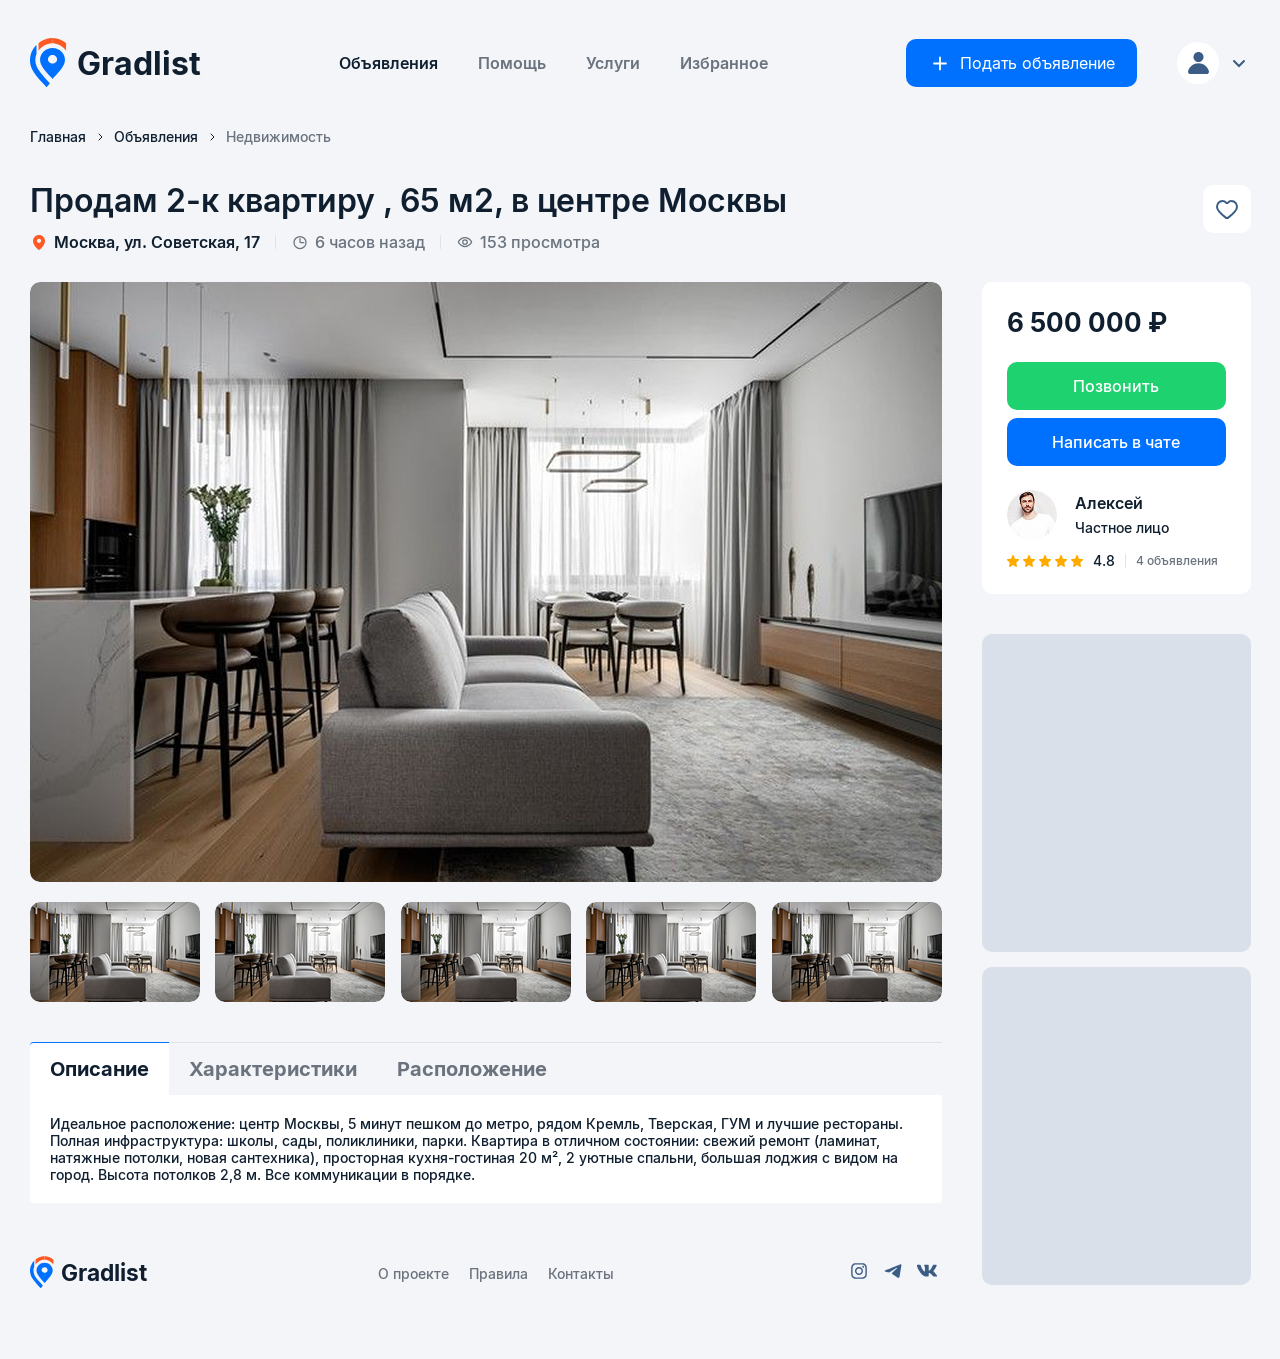
==== commit a30fe7fc: "add" ====
--- a/index.html
+++ b/index.html
@@ -155,272 +155,271 @@
 	</div>
 
 	<section class="product">
-		<div class="container">
+		<div class="container product__inner">
 			<div class="product__top">
-				<h2 class="product__title">
-					Продам 2-к квартиру , 65 м2, в центре Москвы
-				</h2>
+				<div class="product__top-wrapper">
+					<h2 class="product__title">
+						Продам 2-к квартиру , 65 м2, в центре Москвы
+					</h2>
+					<div class="product__meta">
+						<div class="product__meta-item product__location">
+							<svg width="18" height="18">
+								<use xlink:href="assets/icons/icons.svg#product-location"></use>
+							</svg>
+							Москва, ул. Советская, 17
+						</div>
+						<div class="product__line"></div>
+						<div class="product__meta-item">
+							<svg width="18" height="18">
+								<use xlink:href="assets/icons/icons.svg#time-clock"></use>
+							</svg>
+							6 часов назад
+						</div>
+						<div class="product__line"></div>
+						<div class="product__meta-item">
+							<svg width="18" height="18">
+								<use xlink:href="assets/icons/icons.svg#eye"></use>
+							</svg>
+							153 просмотра
+						</div>
+					</div>
+				</div>
+
 				<button class="product__button">
 					<svg width="22" height="19">
 						<use xlink:href="assets/icons/icons.svg#product-heart"></use>
 					</svg>
 				</button>
 			</div>
-			<div class="product__meta">
-				<div class="product__meta-item product__location">
-					<svg width="18" height="18">
-						<use xlink:href="assets/icons/icons.svg#product-location"></use>
-					</svg>
-					Москва, ул. Советская, 17
-				</div>
-				<div class="product__line"></div>
-				<div class="product__meta-item">
-					<svg width="18" height="18">
-						<use xlink:href="assets/icons/icons.svg#time-clock"></use>
-					</svg>
-					6 часов назад
-				</div>
-				<div class="product__line"></div>
-				<div class="product__meta-item">
-					<svg width="18" height="18">
-						<use xlink:href="assets/icons/icons.svg#eye"></use>
-					</svg>
-					153 просмотра
+
+			<div class="product__slider">
+				<div class="product__main-swiper swiper">
+					<div class="swiper-wrapper">
+						<div class="swiper-slide">
+							<img class="product__main-img" src="assets/images/product-main.png"
+							     alt="main-product-img"/>
+						</div>
+						<div class="swiper-slide">
+							<img class="product__main-img" src="assets/images/product-main.png"
+							     alt="main-product-img"/>
+						</div>
+						<div class="swiper-slide">
+							<img class="product__main-img" src="assets/images/product-main.png"
+							     alt="main-product-img"/>
+						</div>
+						<div class="swiper-slide">
+							<img class="product__main-img" src="assets/images/product-main.png"
+							     alt="main-product-img"/>
+						</div>
+						<div class="swiper-slide">
+							<img class="product__main-img" src="assets/images/product-main.png"
+							     alt="main-product-img"/>
+						</div>
+						<div class="swiper-slide">
+							<img class="product__main-img" src="assets/images/product-main.png"
+							     alt="main-product-img"/>
+						</div>
+						<div class="swiper-slide">
+							<img class="product__main-img" src="assets/images/product-main.png"
+							     alt="main-product-img"/>
+						</div>
+					</div>
+					<button class="product__slider-prev product__slider-button">
+						<svg width="48" height="48">
+							<use xlink:href="assets/icons/icons.svg#slider-icon"></use>
+						</svg>
+					</button>
+					<button class="product__slider-next product__slider-button">
+						<svg width="48" height="48">
+							<use xlink:href="assets/icons/icons.svg#slider-icon"></use>
+						</svg>
+					</button>
+				</div>
+				<div class="product__swiper swiper">
+					<div class="swiper-wrapper">
+						<div class="swiper-slide product__slide-item">
+							<img class="product__img" src="assets/images/product.png" alt="product-img"/>
+						</div>
+						<div class="swiper-slide product__slide-item">
+							<img class="product__img" src="assets/images/product.png" alt="product-img"/>
+						</div>
+						<div class="swiper-slide product__slide-item">
+							<img class="product__img" src="assets/images/product.png" alt="product-img"/>
+						</div>
+						<div class="swiper-slide product__slide-item">
+							<img class="product__img" src="assets/images/product.png" alt="product-img"/>
+						</div>
+						<div class="swiper-slide product__slide-item">
+							<img class="product__img" src="assets/images/product.png" alt="product-img"/>
+						</div>
+						<div class="swiper-slide product__slide-item">
+							<img class="product__img" src="assets/images/product.png" alt="product-img"/>
+						</div>
+						<div class="swiper-slide product__slide-item">
+							<img class="product__img" src="assets/images/product.png" alt="product-img"/>
+						</div>
+					</div>
 				</div>
 			</div>
-			<div class="product__row">
-				<div class="product__left">
-					<div class="product__slider">
-						<div class="product__main-swiper swiper">
-							<div class="swiper-wrapper">
-								<div class="swiper-slide">
-									<img class="product__main-img" src="assets/images/product-main.png"
-									     alt="main-product-img"/>
+			<div class="product__info tabs">
+				<div class="product__info-buttons">
+					<button class="tabs__button product__tabs-button" data-index="1">Описание</button>
+					<button class="tabs__button product__tabs-button" data-index="2">Характеристики</button>
+					<button class="tabs__button product__tabs-button" data-index="3">Расположение</button>
+				</div>
+				<div class="tabs__item product__tabs-item" data-index="1">
+					<p class="product__text">
+						Идеальное расположение: центр Москвы, 5 минут пешком до метро, рядом Кремль, Тверская,
+						ГУМ и лучшие рестораны. Полная инфраструктура: школы, сады, поликлиники, парки. Квартира
+						в отличном состоянии: свежий ремонт (ламинат, натяжные потолки, новая сантехника),
+						просторная кухня-гостиная 20 м², 2 уютные спальни, большая лоджия с видом на город.
+						Высота потолков 2,8 м. Все коммуникации в порядке.
+					</p>
+				</div>
+				<div class="tabs__item product__tabs-item" data-index="2">
+					<ul class="product__list">
+						<li class="product__list-item">
+							Количество комнат: <span>2</span>
+						</li>
+						<li class="product__list-item">
+							Тип комнат: <span>смежные</span>
+						</li>
+						<li class="product__list-item">
+							Общая площадь: <span>41.3 м²</span>
+						</li>
+						<li class="product__list-item">
+							Санузел: <span>совмещенный</span>
+						</li>
+						<li class="product__list-item">
+							Площадь кухни: <span>6 м²</span>
+						</li>
+						<li class="product__list-item">
+							Окна: <span>на улицу, на солнечную сторону</span>
+						</li>
+						<li class="product__list-item">
+							Жилая площадь: <span>29 м²</span>
+						</li>
+						<li class="product__list-item">
+							Ремонт: <span>дизайнерский</span>
+						</li>
+						<li class="product__list-item">
+							Этаж: <span>2 из 5</span>
+						</li>
+						<li class="product__list-item">
+							Мебель: <span>кухня, хранение одежды, спальные места</span>
+						</li>
+						<li class="product__list-item">
+							Дополнительно: <span>гардеробная</span>
+						</li>
+						<li class="product__list-item">
+							Способ продажи: <span>свободная</span>
+						</li>
+					</ul>
+				</div>
+				<div class="tabs__item product__tabs-item" data-index="3">
+					<img class="product__map" alt="map" src="assets/images/map.png"/>
+				</div>
+			</div>
+			<footer class="footer">
+				<a class="logo footer__logo">
+					<svg class="logo__icon" width="24" height="33">
+						<use xlink:href="assets/icons/icons.svg#logo"></use>
+					</svg>
+					Gradlist
+				</a>
+				<nav class="footer__nav">
+					<ul class="footer__list">
+						<li class="footer__item">
+							<a class="footer__link" href="#">О проекте</a>
+						</li>
+						<li class="footer__item">
+							<a class="footer__link" href="#">Правила</a>
+						</li>
+						<li class="footer__item">
+							<a class="footer__link" href="#">Контакты</a>
+						</li>
+					</ul>
+				</nav>
+				<nav class="footer__nav">
+					<ul class="footer__socials-list">
+						<li class="footer__socials-list">
+							<a class="footer__socials-link" href="#">
+								<svg width="28" height="28">
+									<use xlink:href="assets/icons/icons.svg#inst"></use>
+								</svg>
+							</a>
+						</li>
+						<li class="footer__socials-list">
+							<a class="footer__socials-link" href="#">
+								<svg width="28" height="28">
+									<use xlink:href="assets/icons/icons.svg#tg"></use>
+								</svg>
+							</a>
+						</li>
+						<li class="footer__socials-list">
+							<a class="footer__socials-link" href="#">
+								<svg width="28" height="28">
+									<use xlink:href="assets/icons/icons.svg#vk"></use>
+								</svg>
+							</a>
+						</li>
+					</ul>
+				</nav>
+			</footer>
+			<div class="product__right">
+				<div class="product__box">
+					<p class="product__price">
+						6 500 000 ₽
+					</p>
+					<div class="product__buttons">
+						<button class="button button--green product__contact-button">Позвонить</button>
+						<button class="button product__contact-button">Написать в чате</button>
+					</div>
+					<div class="product__box-bottom">
+						<div class="product__salesman">
+							<img class="product__salesman-img" src="assets/images/salesman-img.png" alt="salesman"/>
+							<div class="product__salesman-wrapper">
+								<p class="product__salesman-name">
+									Алексей
+								</p>
+								<span class="product__salesman-position">Частное лицо</span>
+							</div>
+						</div>
+						<div class="product__box-flex">
+							<div class="product__rating">
+								<div class="product__stars">
+									<svg width="12" height="12">
+										<use xlink:href="assets/icons/icons.svg#star"></use>
+									</svg>
+									<svg width="12" height="12">
+										<use xlink:href="assets/icons/icons.svg#star"></use>
+									</svg>
+									<svg width="12" height="12">
+										<use xlink:href="assets/icons/icons.svg#star"></use>
+									</svg>
+									<svg width="12" height="12">
+										<use xlink:href="assets/icons/icons.svg#star"></use>
+									</svg>
+									<svg width="12" height="12">
+										<use xlink:href="assets/icons/icons.svg#star"></use>
+									</svg>
 								</div>
-								<div class="swiper-slide">
-									<img class="product__main-img" src="assets/images/product-main.png"
-									     alt="main-product-img"/>
-								</div>
-								<div class="swiper-slide">
-									<img class="product__main-img" src="assets/images/product-main.png"
-									     alt="main-product-img"/>
-								</div>
-								<div class="swiper-slide">
-									<img class="product__main-img" src="assets/images/product-main.png"
-									     alt="main-product-img"/>
-								</div>
-								<div class="swiper-slide">
-									<img class="product__main-img" src="assets/images/product-main.png"
-									     alt="main-product-img"/>
-								</div>
-								<div class="swiper-slide">
-									<img class="product__main-img" src="assets/images/product-main.png"
-									     alt="main-product-img"/>
-								</div>
-								<div class="swiper-slide">
-									<img class="product__main-img" src="assets/images/product-main.png"
-									     alt="main-product-img"/>
-								</div>
+								<span>4.8</span>
 							</div>
-						</div>
-						<div class="product__thumbs">
-							<button class="product__slider-prev product__slider-button">
-								<svg width="48" height="48">
-									<use xlink:href="assets/icons/icons.svg#slider-icon"></use>
-								</svg>
-							</button>
-							<div class="product__swiper swiper">
-								<div class="swiper-wrapper">
-									<div class="swiper-slide product__slide-item">
-										<img class="product__img" src="assets/images/product.png" alt="product-img"/>
-									</div>
-									<div class="swiper-slide product__slide-item">
-										<img class="product__img" src="assets/images/product.png" alt="product-img"/>
-									</div>
-									<div class="swiper-slide product__slide-item">
-										<img class="product__img" src="assets/images/product.png" alt="product-img"/>
-									</div>
-									<div class="swiper-slide product__slide-item">
-										<img class="product__img" src="assets/images/product.png" alt="product-img"/>
-									</div>
-									<div class="swiper-slide product__slide-item">
-										<img class="product__img" src="assets/images/product.png" alt="product-img"/>
-									</div>
-									<div class="swiper-slide product__slide-item">
-										<img class="product__img" src="assets/images/product.png" alt="product-img"/>
-									</div>
-									<div class="swiper-slide product__slide-item">
-										<img class="product__img" src="assets/images/product.png" alt="product-img"/>
-									</div>
-								</div>
-							</div>
-							<button class="product__slider-next product__slider-button">
-								<svg width="48" height="48">
-									<use xlink:href="assets/icons/icons.svg#slider-icon"></use>
-								</svg>
-							</button>
+							<div class="product__line"></div>
+							<span class="product__advertisement">4 объявления</span>
 						</div>
 					</div>
-					<div class="product__info tabs">
-						<div class="product__info-buttons">
-							<button class="tabs__button product__tabs-button" data-index="1">Описание</button>
-							<button class="tabs__button product__tabs-button" data-index="2">Характеристики</button>
-							<button class="tabs__button product__tabs-button" data-index="3">Расположение</button>
-						</div>
-						<div class="tabs__item product__tabs-item" data-index="1">
-							<p class="product__text">
-								Идеальное расположение: центр Москвы, 5 минут пешком до метро, рядом Кремль, Тверская,
-								ГУМ и лучшие рестораны. Полная инфраструктура: школы, сады, поликлиники, парки. Квартира
-								в отличном состоянии: свежий ремонт (ламинат, натяжные потолки, новая сантехника),
-								просторная кухня-гостиная 20 м², 2 уютные спальни, большая лоджия с видом на город.
-								Высота потолков 2,8 м. Все коммуникации в порядке.
-							</p>
-						</div>
-						<div class="tabs__item product__tabs-item" data-index="2">
-							<ul class="product__list">
-								<li class="product__list-item">
-									Количество комнат: <span>2</span>
-								</li>
-								<li class="product__list-item">
-									Тип комнат: <span>смежные</span>
-								</li>
-								<li class="product__list-item">
-									Общая площадь: <span>41.3 м²</span>
-								</li>
-								<li class="product__list-item">
-									Санузел: <span>совмещенный</span>
-								</li>
-								<li class="product__list-item">
-									Площадь кухни: <span>6 м²</span>
-								</li>
-								<li class="product__list-item">
-									Окна: <span>на улицу, на солнечную сторону</span>
-								</li>
-								<li class="product__list-item">
-									Жилая площадь:  <span>29 м²</span>
-								</li>
-								<li class="product__list-item">
-									Ремонт: <span>дизайнерский</span>
-								</li>
-								<li class="product__list-item">
-									Этаж:  <span>2 из 5</span>
-								</li>
-								<li class="product__list-item">
-									Мебель: <span>кухня, хранение одежды, спальные места</span>
-								</li>
-								<li class="product__list-item">
-									Дополнительно:  <span>гардеробная</span>
-								</li>
-								<li class="product__list-item">
-									Способ продажи:  <span>свободная</span>
-								</li>
-							</ul>
-						</div>
-						<div class="tabs__item product__tabs-item" data-index="3">
-						<img class="product__map" alt="map" src="assets/images/map.png" />
-						</div>
-					</div>
-					<footer class="footer">
-						<a class="logo footer__logo">
-							<svg class="logo__icon" width="24" height="33">
-								<use xlink:href="assets/icons/icons.svg#logo"></use>
-							</svg>
-							Gradlist
-						</a>
-						<nav class="footer__nav">
-							<ul class="footer__list">
-								<li class="footer__item">
-									<a class="footer__link" href="#">О проекте</a>
-								</li>
-								<li class="footer__item">
-									<a class="footer__link" href="#">Правила</a>
-								</li>
-								<li class="footer__item">
-									<a class="footer__link" href="#">Контакты</a>
-								</li>
-							</ul>
-						</nav>
-						<nav class="footer__nav">
-							<ul class="footer__socials-list">
-								<li class="footer__socials-list">
-									<a class="footer__socials-link" href="#">
-										<svg width="28" height="28">
-											<use xlink:href="assets/icons/icons.svg#inst"></use>
-										</svg>
-									</a>
-								</li>
-								<li class="footer__socials-list">
-									<a class="footer__socials-link" href="#">
-										<svg width="28" height="28">
-											<use xlink:href="assets/icons/icons.svg#tg"></use>
-										</svg>
-									</a>
-								</li>
-								<li class="footer__socials-list">
-									<a class="footer__socials-link" href="#">
-										<svg width="28" height="28">
-											<use xlink:href="assets/icons/icons.svg#vk"></use>
-										</svg>
-									</a>
-								</li>
-							</ul>
-						</nav>
-					</footer>
-				</div>
-				<div class="product__right">
-					<div class="product__box">
-						<p class="product__price">
-							6 500 000 ₽
-						</p>
-						<div class="product__buttons">
-							<button class="button button--green product__contact-button">Позвонить</button>
-							<button class="button product__contact-button">Написать в чате</button>
-						</div>
-						<div class="product__box-bottom">
-							<div class="product__salesman">
-								<img class="product__salesman-img" src="assets/images/salesman-img.png" alt="salesman"/>
-								<div class="product__salesman-wrapper">
-									<p class="product__salesman-name">
-										Алексей
-									</p>
-									<span class="product__salesman-position">Частное лицо</span>
-								</div>
-							</div>
-							<div class="product__box-flex">
-								<div class="product__rating">
-									<div class="product__stars">
-										<svg width="12" height="12">
-											<use xlink:href="assets/icons/icons.svg#star"></use>
-										</svg>
-										<svg width="12" height="12">
-											<use xlink:href="assets/icons/icons.svg#star"></use>
-										</svg>
-										<svg width="12" height="12">
-											<use xlink:href="assets/icons/icons.svg#star"></use>
-										</svg>
-										<svg width="12" height="12">
-											<use xlink:href="assets/icons/icons.svg#star"></use>
-										</svg>
-										<svg width="12" height="12">
-											<use xlink:href="assets/icons/icons.svg#star"></use>
-										</svg>
-									</div>
-									<span>4.8</span>
-								</div>
-								<div class="product__line"></div>
-								<span class="product__advertisement">4 объявления</span>
-							</div>
-						</div>
-					</div>
-					<div class="listings__blocks">
-						<div class="listings__block"></div>
-						<div class="listings__block"></div>
-					</div>
+				</div>
+				<div class="product__blocks">
+					<div class="listings__block"></div>
+					<div class="listings__block"></div>
 				</div>
 			</div>
 		</div>
+
+
 	</section>
-
 
 
 </main>
--- a/assets/styles/main.css
+++ b/assets/styles/main.css
@@ -398,11 +398,32 @@
     padding-top: 40px;
 }
 
+.product__inner {
+    display: grid;
+    grid-template-columns: 1fr 269px;
+    grid-template-rows: repeat(5, auto);
+    gap: 0 40px;
+}
+
+.product__slider,
+.product__main-swiper {
+    width: 100%;
+    max-width: 100%;
+}
+
+
+
+.product__slider {
+    min-width: 0;
+}
+
 .product__top {
     display: flex;
-    align-items: center;
+    align-items: flex-start;
     gap: 20px;
     justify-content: space-between;
+    grid-column: 1 / 3;
+    grid-row: 1 / 2;
 }
 
 .product__title {
@@ -445,20 +466,12 @@
     color: var(--primary-color);
 }
 
-.product__row {
-    display: flex;
-    gap: 40px;
-    align-items: flex-start;
-}
-
-.product__left {
-    overflow: hidden;
-}
-
-.product__right {
-    flex-shrink: 0;
-    max-width: 269px;
+
+.product__slider {
     width: 100%;
+    max-width: 912px;
+    grid-row: 2 / 3;
+    grid-column: 1 / 2;
 }
 
 .product__thumbs {
@@ -476,24 +489,34 @@
 }
 
 .product__slider-button {
-    flex-shrink: 0;
-}
-
+    width: 48px;
+    height: 48px;
+    z-index: 10;
+    position: absolute;
+    top: calc(50% - 24px);
+    transition: left 0.3s ease, right 0.3s ease;
+}
+
+.product__slider-prev {
+    left: -60px;
+}
+
+.product__slider-next {
+    right: -60px;
+}
+.product__slider:hover .product__slider-prev {
+    left: 20px;
+}
+
+.product__slider:hover .product__slider-next {
+    right: 20px;
+}
 .product__slider-prev {
     transform: rotate(180deg);
-    width: 0;
-    overflow: hidden;
-    margin-right: 0;
-    transition: width 0.3s ease, margin 0.3s ease;
-}
-
-.product__slider-prev--active {
-    width: 48px;
-    margin-right: 20px;
-}
-
-.product__slider-next {
-    margin-left: 20px;
+}
+
+.product__swiper {
+    margin-top: 20px;
 }
 
 .product__slide-item {
@@ -592,22 +615,31 @@
     display: block;
 }
 
+.product__info {
+    grid-column: 1 / 2;
+    grid-row: 3 / 4;
+    margin-top: 40px;
+}
+
 .product__info-buttons {
-    margin-top: 40px;
-    display: flex;
-    border-top: 1.5px solid #E0E4E9;
-border-radius: 4px 0 0 0 ;
-}
-
+    display: flex;
+    border-radius: 4px 0 0 0;
+    position: relative;
+    z-index: 1;
+}
 
 
 .product__tabs-button {
     padding: 14px 20px;
-    border-radius: 4px 0 0 0;
     font-size: 20px;
     font-weight: 700;
     position: relative;
     color: var(--gray-color-1);
+    border-top: 1.5px solid transparent;
+}
+
+.product__tabs-button:first-child {
+    border-radius: 4px 0 0 0;
 }
 
 
@@ -615,20 +647,23 @@
     background-color: var(--white-color);
     color: var(--primary-color);
     position: relative;
-}
-
-.product__tabs-button.tabs__button--active::before {
+    border-top: 1.5px solid #0071FE;
+
+}
+
+.product__info-buttons::before {
     content: "";
     position: absolute;
-    top: -1.25px;
+    top: 0;
     left: 0;
     bottom: 0;
     right: 0;
-    border-top: 1.5px solid  #0071FE;
+    z-index: -1;
+    border-top: 1.5px solid #E0E4E9;
 }
 
 .product__tabs-button.tabs__button--active:first-child::before {
-    border-radius: 4px  0 0 0;
+    border-radius: 4px 0 0 0;
 }
 
 .product__tabs-item {
@@ -652,12 +687,29 @@
     font-size: 14px;
     color: var(--gray-color-1);
     display: flex;
-    align-items: center;
+    align-items: baseline;
     gap: 10px;
 }
 
 .product__list-item span {
     color: var(--primary-color);
+}
+
+.product__blocks {
+    display: flex;
+    flex-direction: column;
+    gap: 15px;
+}
+
+
+.product__right {
+    grid-column: 2 / 3;
+    grid-row: 2 / 5;
+}
+
+.product .footer {
+    grid-column: 1 / 2;
+    grid-row: 4 / 5;
 }
 
 .footer {
@@ -699,6 +751,40 @@
     .listings__items {
         grid-template-columns: repeat(3, 1fr);
     }
+
+
+    .product__inner {
+        grid-template-columns: 100%;
+    }
+
+    .product__slider,
+    .product__top{
+        grid-column: 1 / 2;
+    }
+
+    .product__slider {
+        max-width: 100%;
+        grid-row: 2 / 3;
+    }
+    .product__right {
+        grid-row: 3 / 4;
+        grid-column: 1 / 2;
+        margin-top: 20px;
+    }
+
+    .product__box {
+        margin-bottom: 20px;
+    }
+
+    .product__info {
+        grid-row: 4 / 5;
+    }
+
+    .product .footer {
+        grid-row: 5 / 6;
+    }
+
+
 }
 
 @media (max-width: 1024px) {
@@ -784,6 +870,10 @@
 }
 
 @media (max-width: 768px) {
+
+    .main {
+        padding-bottom: 40px;
+    }
     .header {
         padding-top: 24px;
     }
@@ -927,6 +1017,167 @@
     .listings__block:last-child {
         display: none;
     }
+
+    .breadcrumbs {
+        padding-top: 25px;
+    }
+
+    .product {
+        padding-top: 30px;
+    }
+
+    .product__inner {
+        padding: 0;
+    }
+
+    .product__swiper,
+    .product__slider-button{
+        display: none;
+    }
+
+    .product__main-img {
+        height: 400px;
+    }
+
+    .product__slider {
+        grid-row: 1 / 2;
+        padding-left: 24px;
+    }
+
+    .product__top {
+        position: relative;
+        margin-top: 20px;
+        padding: 0 24px;
+    }
+
+    .product__title {
+        font-size: 24px;
+    }
+    .product__button {
+        position: absolute;
+        width: auto;
+        height: auto;
+        bottom: 14px;
+        right: 24px;
+    }
+
+    .product__meta {
+        flex-wrap: wrap;
+        margin: 14px 0 16px;
+        gap: 12px;
+        padding-right: 28px;
+    }
+
+    .product__meta-item {
+        font-size: 12px;
+    }
+    .product__location {
+        width: 100%;
+        margin-bottom: 3px;
+        font-size: 16px;
+    }
+
+    .product__location + .product__line {
+        display: none;
+    }
+    .product__top {
+        grid-row: 2 / 3;
+    }
+
+    .product__box {
+        padding: 0;
+        background: transparent;
+        gap: 16px;
+    }
+
+    .product__box-bottom {
+        display: flex;
+        align-items: center;
+        gap: 12px;
+        padding: 12px 16px;
+        background: var(--white-color);
+        border-radius: 10px;
+    }
+
+    .product__box-flex {
+        margin-left: auto;
+        flex-direction: column;
+        text-align: end;
+        align-items: flex-end;
+        margin-top: 0;
+    }
+
+    .product__box-flex .product__line {
+        display: none;
+    }
+    .product__info-buttons  {
+        overflow-x: auto;
+        overflow-y: visible;
+    }
+
+    .product__right {
+        margin-top: 0;
+        padding: 0 24px;
+    }
+
+    .product__info {
+        padding: 0 24px;
+    }
+
+    .product__rating {
+        font-size: 12px;
+        font-weight: 700;
+    }
+
+    .product__salesman {
+        gap: 12px;
+    }
+    .product__salesman-name {
+        font-size: 14px;
+    }
+
+    .product__salesman-position {
+        font-size: 12px;
+    }
+
+    .product__list {
+        display: flex;
+        flex-direction: column;
+    }
+
+    .product__list-item:nth-child(2n + 1) {
+        order: -1;
+    }
+
+    .product__map {
+        height: 370px;
+        object-fit: cover;
+    }
+    .product__tabs-button {
+        font-size: 16px;
+
+    }
+
+    .footer {
+        flex-direction: column;
+gap: 20px;
+    }
+
+    .footer__socials-list {
+        margin-top: 10px;
+    }
+}
+
+@media (max-width: 560px) {
+  .product__main-img {
+      height: 210px;
+  }
+}
+
+@media (max-width: 500px) {
+    .product__tabs-button.tabs__button--active:last-child {
+        border-radius: 0 4px 0 0 ;
+    }
 }
 
 @media (max-width: 380px) {
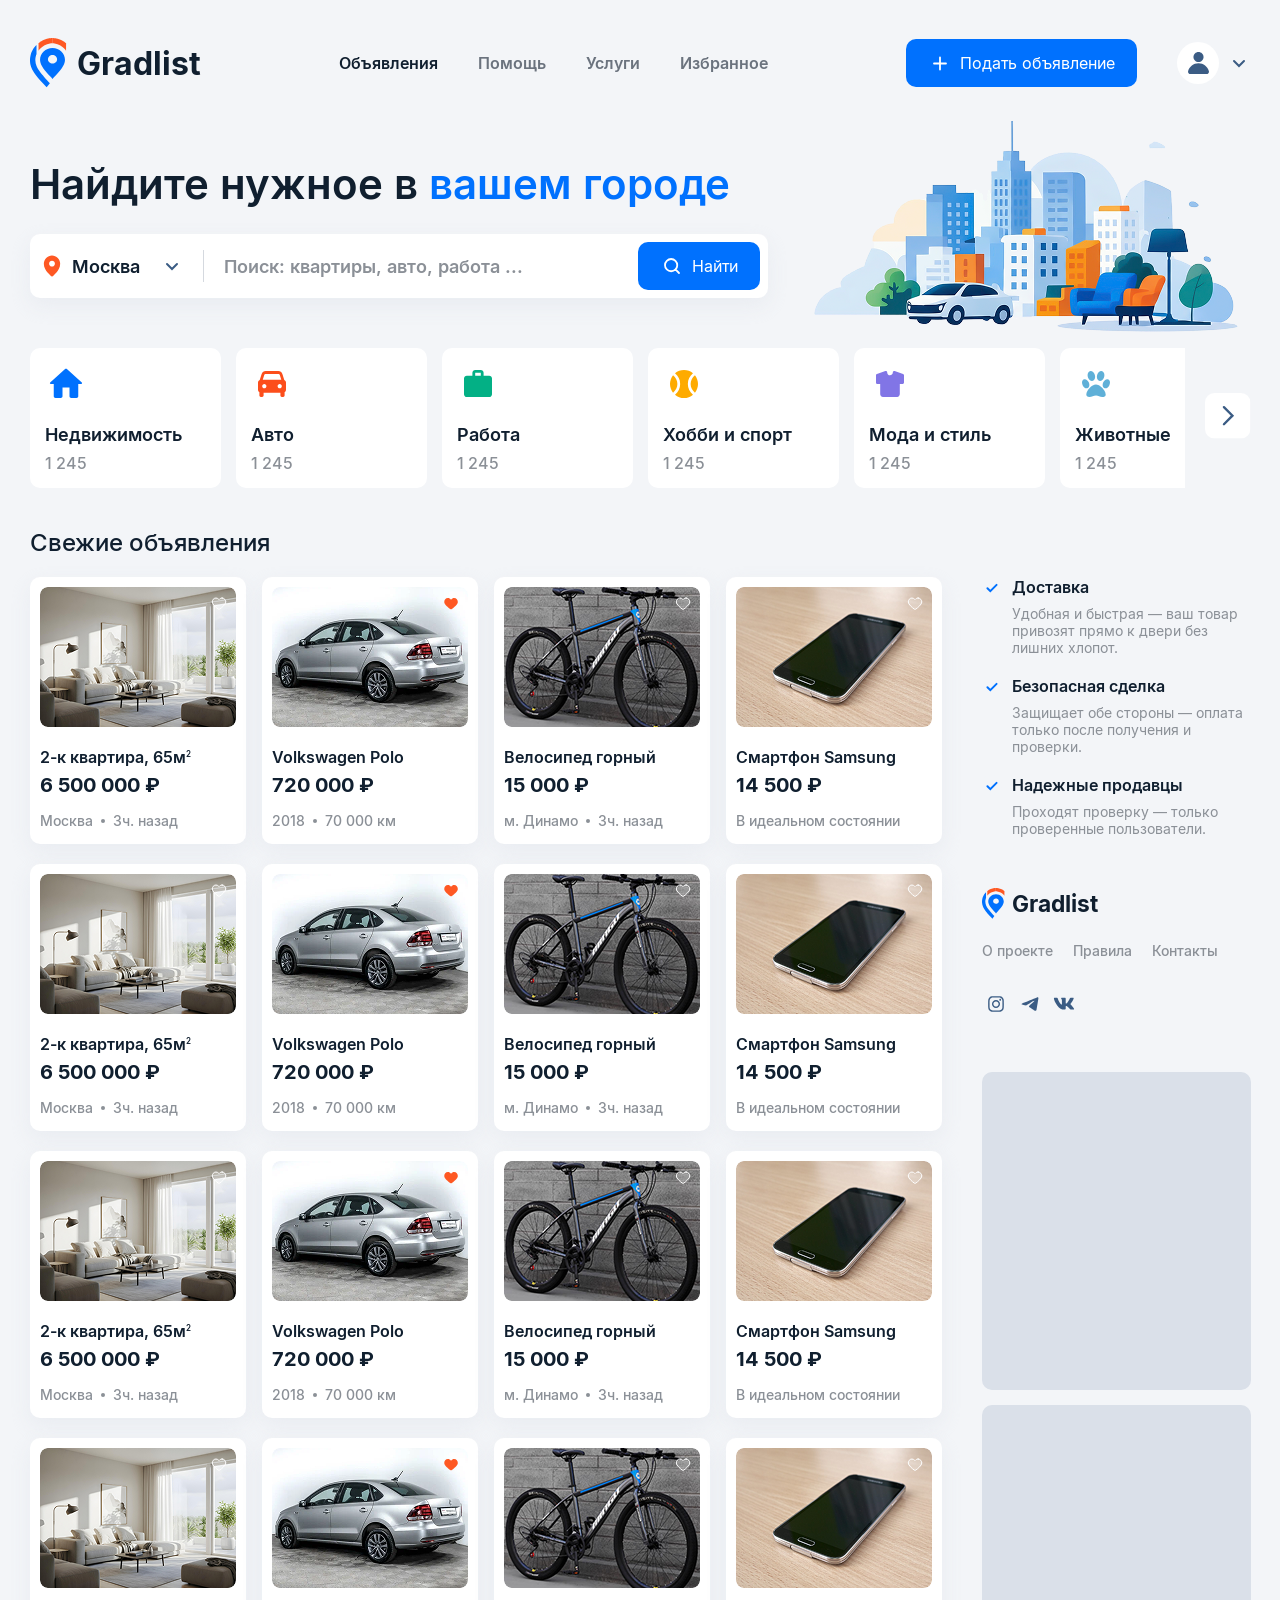
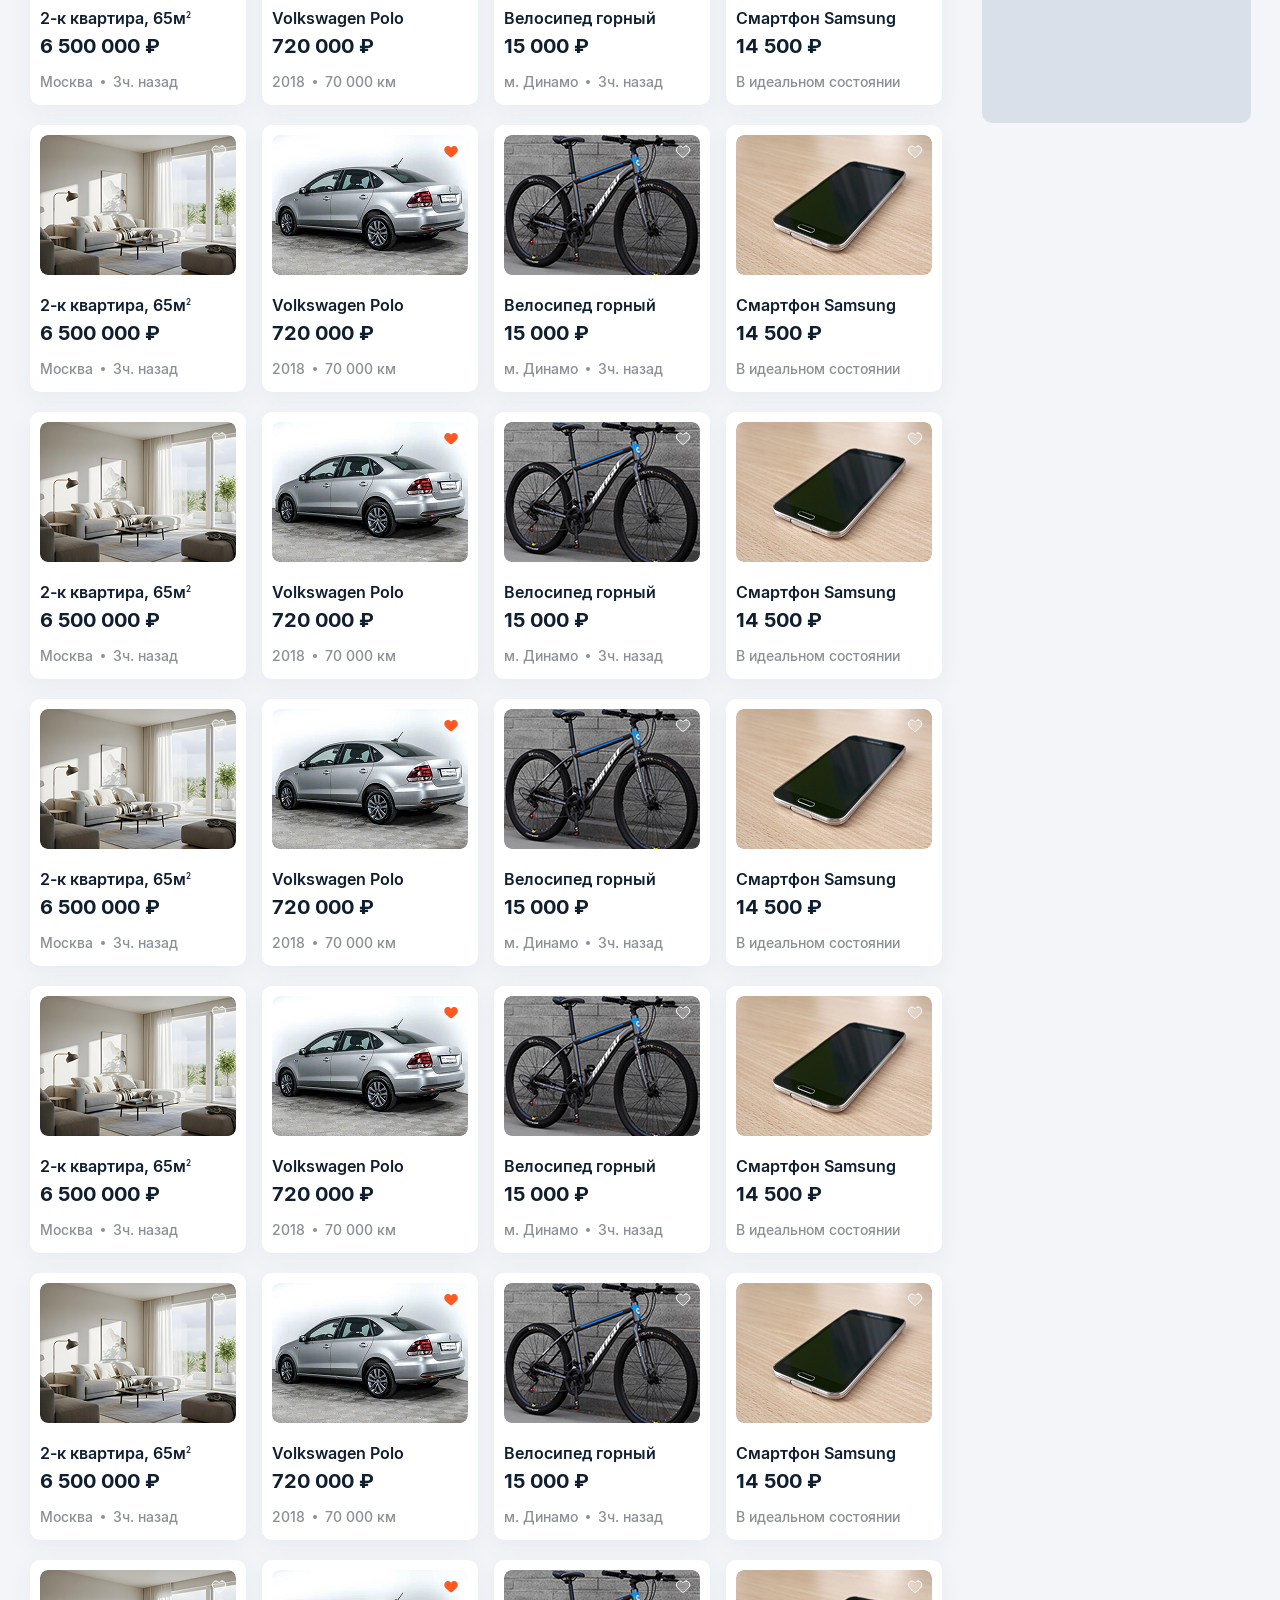
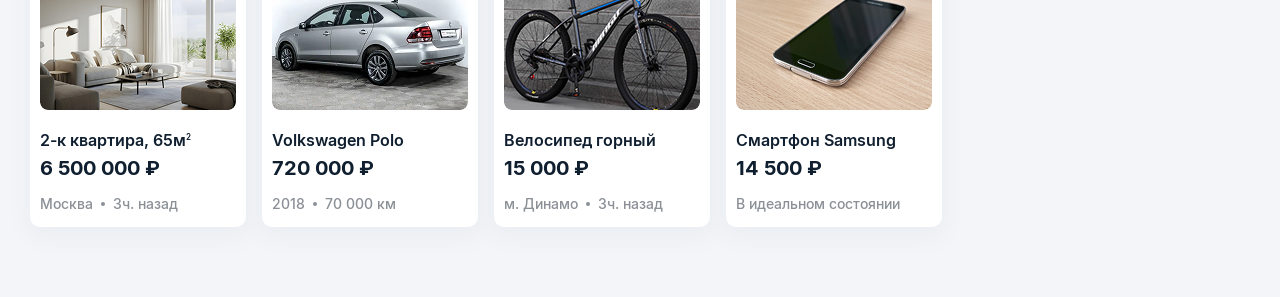
==== commit a8daf451: "add" ====
--- a/index.html
+++ b/index.html
@@ -18,7 +18,7 @@
 
 <header class="header">
 	<div class="container header__inner">
-		<a class="logo" href="#">
+		<a class="logo">
 			<svg class="logo__icon" width="37" height="50">
 				<use xlink:href="assets/icons/icons.svg#logo"></use>
 			</svg>
@@ -140,288 +140,739 @@
 </div>
 
 <main class="main">
-	<div class="breadcrumbs">
-		<div class="container breadcrumbs__inner">
-			<a class="breadcrumbs__link" href="#">Главная</a>
-			<svg width="12" height="12">
-				<use xlink:href="assets/icons/icons.svg#breadcrumbs-icon"></use>
-			</svg>
-			<a class="breadcrumbs__link" href="#">Объявления</a>
-			<svg width="12" height="12">
-				<use xlink:href="assets/icons/icons.svg#breadcrumbs-icon"></use>
-			</svg>
-			<a class="breadcrumbs__link breadcrumbs__link--active" href="#">Недвижимость</a>
-		</div>
-	</div>
+	<section class="top">
+		<div class="container">
+			<div class="top__content">
+				<div class="top__wrapper">
+					<h1 class="top__title">Найдите нужное в <span>вашем городе</span></h1>
+					<form class="top__form">
+						<button class="top__location" type="button">
+							<svg class="top__location-icon" width="28" height="28">
+								<use xlink:href="assets/icons/icons.svg#location"></use>
+							</svg>
+							<span>Москва</span>
+							<svg class="top__location-chevron" width="24" height="24">
+								<use xlink:href="assets/icons/icons.svg#chevron-bottom"></use>
+							</svg>
+						</button>
+						<input class="top__input" type="text"/>
+						<button class="button top__form-button">
+							<svg width="24" height="24">
+								<use xlink:href="assets/icons/icons.svg#search"></use>
+							</svg>
+							<span>
+							Найти
 
-	<section class="product">
-		<div class="container product__inner">
-			<div class="product__top">
-				<div class="product__top-wrapper">
-					<h2 class="product__title">
-						Продам 2-к квартиру , 65 м2, в центре Москвы
-					</h2>
-					<div class="product__meta">
-						<div class="product__meta-item product__location">
-							<svg width="18" height="18">
-								<use xlink:href="assets/icons/icons.svg#product-location"></use>
-							</svg>
-							Москва, ул. Советская, 17
-						</div>
-						<div class="product__line"></div>
-						<div class="product__meta-item">
-							<svg width="18" height="18">
-								<use xlink:href="assets/icons/icons.svg#time-clock"></use>
-							</svg>
-							6 часов назад
-						</div>
-						<div class="product__line"></div>
-						<div class="product__meta-item">
-							<svg width="18" height="18">
-								<use xlink:href="assets/icons/icons.svg#eye"></use>
-							</svg>
-							153 просмотра
-						</div>
-					</div>
+							</span>
+						</button>
+					</form>
 				</div>
-
-				<button class="product__button">
-					<svg width="22" height="19">
-						<use xlink:href="assets/icons/icons.svg#product-heart"></use>
-					</svg>
-				</button>
-			</div>
-
-			<div class="product__slider">
-				<div class="product__main-swiper swiper">
-					<div class="swiper-wrapper">
-						<div class="swiper-slide">
-							<img class="product__main-img" src="assets/images/product-main.png"
-							     alt="main-product-img"/>
-						</div>
-						<div class="swiper-slide">
-							<img class="product__main-img" src="assets/images/product-main.png"
-							     alt="main-product-img"/>
-						</div>
-						<div class="swiper-slide">
-							<img class="product__main-img" src="assets/images/product-main.png"
-							     alt="main-product-img"/>
-						</div>
-						<div class="swiper-slide">
-							<img class="product__main-img" src="assets/images/product-main.png"
-							     alt="main-product-img"/>
-						</div>
-						<div class="swiper-slide">
-							<img class="product__main-img" src="assets/images/product-main.png"
-							     alt="main-product-img"/>
-						</div>
-						<div class="swiper-slide">
-							<img class="product__main-img" src="assets/images/product-main.png"
-							     alt="main-product-img"/>
-						</div>
-						<div class="swiper-slide">
-							<img class="product__main-img" src="assets/images/product-main.png"
-							     alt="main-product-img"/>
-						</div>
-					</div>
-					<button class="product__slider-prev product__slider-button">
-						<svg width="48" height="48">
-							<use xlink:href="assets/icons/icons.svg#slider-icon"></use>
-						</svg>
-					</button>
-					<button class="product__slider-next product__slider-button">
-						<svg width="48" height="48">
-							<use xlink:href="assets/icons/icons.svg#slider-icon"></use>
-						</svg>
-					</button>
-				</div>
-				<div class="product__swiper swiper">
-					<div class="swiper-wrapper">
-						<div class="swiper-slide product__slide-item">
-							<img class="product__img" src="assets/images/product.png" alt="product-img"/>
-						</div>
-						<div class="swiper-slide product__slide-item">
-							<img class="product__img" src="assets/images/product.png" alt="product-img"/>
-						</div>
-						<div class="swiper-slide product__slide-item">
-							<img class="product__img" src="assets/images/product.png" alt="product-img"/>
-						</div>
-						<div class="swiper-slide product__slide-item">
-							<img class="product__img" src="assets/images/product.png" alt="product-img"/>
-						</div>
-						<div class="swiper-slide product__slide-item">
-							<img class="product__img" src="assets/images/product.png" alt="product-img"/>
-						</div>
-						<div class="swiper-slide product__slide-item">
-							<img class="product__img" src="assets/images/product.png" alt="product-img"/>
-						</div>
-						<div class="swiper-slide product__slide-item">
-							<img class="product__img" src="assets/images/product.png" alt="product-img"/>
-						</div>
-					</div>
-				</div>
-			</div>
-			<div class="product__info tabs">
-				<div class="product__info-buttons">
-					<button class="tabs__button product__tabs-button" data-index="1">Описание</button>
-					<button class="tabs__button product__tabs-button" data-index="2">Характеристики</button>
-					<button class="tabs__button product__tabs-button" data-index="3">Расположение</button>
-				</div>
-				<div class="tabs__item product__tabs-item" data-index="1">
-					<p class="product__text">
-						Идеальное расположение: центр Москвы, 5 минут пешком до метро, рядом Кремль, Тверская,
-						ГУМ и лучшие рестораны. Полная инфраструктура: школы, сады, поликлиники, парки. Квартира
-						в отличном состоянии: свежий ремонт (ламинат, натяжные потолки, новая сантехника),
-						просторная кухня-гостиная 20 м², 2 уютные спальни, большая лоджия с видом на город.
-						Высота потолков 2,8 м. Все коммуникации в порядке.
-					</p>
-				</div>
-				<div class="tabs__item product__tabs-item" data-index="2">
-					<ul class="product__list">
-						<li class="product__list-item">
-							Количество комнат: <span>2</span>
-						</li>
-						<li class="product__list-item">
-							Тип комнат: <span>смежные</span>
-						</li>
-						<li class="product__list-item">
-							Общая площадь: <span>41.3 м²</span>
-						</li>
-						<li class="product__list-item">
-							Санузел: <span>совмещенный</span>
-						</li>
-						<li class="product__list-item">
-							Площадь кухни: <span>6 м²</span>
-						</li>
-						<li class="product__list-item">
-							Окна: <span>на улицу, на солнечную сторону</span>
-						</li>
-						<li class="product__list-item">
-							Жилая площадь: <span>29 м²</span>
-						</li>
-						<li class="product__list-item">
-							Ремонт: <span>дизайнерский</span>
-						</li>
-						<li class="product__list-item">
-							Этаж: <span>2 из 5</span>
-						</li>
-						<li class="product__list-item">
-							Мебель: <span>кухня, хранение одежды, спальные места</span>
-						</li>
-						<li class="product__list-item">
-							Дополнительно: <span>гардеробная</span>
-						</li>
-						<li class="product__list-item">
-							Способ продажи: <span>свободная</span>
-						</li>
-					</ul>
-				</div>
-				<div class="tabs__item product__tabs-item" data-index="3">
-					<img class="product__map" alt="map" src="assets/images/map.png"/>
-				</div>
-			</div>
-			<footer class="footer">
-				<a class="logo footer__logo">
-					<svg class="logo__icon" width="24" height="33">
-						<use xlink:href="assets/icons/icons.svg#logo"></use>
-					</svg>
-					Gradlist
-				</a>
-				<nav class="footer__nav">
-					<ul class="footer__list">
-						<li class="footer__item">
-							<a class="footer__link" href="#">О проекте</a>
-						</li>
-						<li class="footer__item">
-							<a class="footer__link" href="#">Правила</a>
-						</li>
-						<li class="footer__item">
-							<a class="footer__link" href="#">Контакты</a>
-						</li>
-					</ul>
-				</nav>
-				<nav class="footer__nav">
-					<ul class="footer__socials-list">
-						<li class="footer__socials-list">
-							<a class="footer__socials-link" href="#">
-								<svg width="28" height="28">
-									<use xlink:href="assets/icons/icons.svg#inst"></use>
-								</svg>
-							</a>
-						</li>
-						<li class="footer__socials-list">
-							<a class="footer__socials-link" href="#">
-								<svg width="28" height="28">
-									<use xlink:href="assets/icons/icons.svg#tg"></use>
-								</svg>
-							</a>
-						</li>
-						<li class="footer__socials-list">
-							<a class="footer__socials-link" href="#">
-								<svg width="28" height="28">
-									<use xlink:href="assets/icons/icons.svg#vk"></use>
-								</svg>
-							</a>
-						</li>
-					</ul>
-				</nav>
-			</footer>
-			<div class="product__right">
-				<div class="product__box">
-					<p class="product__price">
-						6 500 000 ₽
-					</p>
-					<div class="product__buttons">
-						<button class="button button--green product__contact-button">Позвонить</button>
-						<button class="button product__contact-button">Написать в чате</button>
-					</div>
-					<div class="product__box-bottom">
-						<div class="product__salesman">
-							<img class="product__salesman-img" src="assets/images/salesman-img.png" alt="salesman"/>
-							<div class="product__salesman-wrapper">
-								<p class="product__salesman-name">
-									Алексей
-								</p>
-								<span class="product__salesman-position">Частное лицо</span>
-							</div>
-						</div>
-						<div class="product__box-flex">
-							<div class="product__rating">
-								<div class="product__stars">
-									<svg width="12" height="12">
-										<use xlink:href="assets/icons/icons.svg#star"></use>
-									</svg>
-									<svg width="12" height="12">
-										<use xlink:href="assets/icons/icons.svg#star"></use>
-									</svg>
-									<svg width="12" height="12">
-										<use xlink:href="assets/icons/icons.svg#star"></use>
-									</svg>
-									<svg width="12" height="12">
-										<use xlink:href="assets/icons/icons.svg#star"></use>
-									</svg>
-									<svg width="12" height="12">
-										<use xlink:href="assets/icons/icons.svg#star"></use>
-									</svg>
-								</div>
-								<span>4.8</span>
-							</div>
-							<div class="product__line"></div>
-							<span class="product__advertisement">4 объявления</span>
-						</div>
-					</div>
-				</div>
-				<div class="product__blocks">
-					<div class="listings__block"></div>
-					<div class="listings__block"></div>
+				<div class="top__image-wrapper">
+					<img class="top__image" src="assets/images/top-image.png" alt="img"/>
 				</div>
 			</div>
 		</div>
-
-
+		<div class="top__slider">
+			<button class="top__prev">
+				<svg width="48" height="48">
+					<use xlink:href="assets/icons/icons.svg#slider-icon"></use>
+				</svg>
+			</button>
+			<div class="top__swiper swiper">
+				<div class="swiper-wrapper">
+					<div class="swiper-slide">
+						<div class="top__slider-item">
+							<svg width="42" height="42">
+								<use xlink:href="assets/icons/icons.svg#round-home"></use>
+							</svg>
+							<h5 class="top__item-name">Недвижимость</h5>
+							<p class="top__item-value">1 245</p>
+						</div>
+					</div>
+					<div class="swiper-slide">
+						<div class="top__slider-item">
+							<svg width="42" height="42">
+								<use xlink:href="assets/icons/icons.svg#car"></use>
+							</svg>
+							<h5 class="top__item-name">Авто</h5>
+							<p class="top__item-value">1 245</p>
+						</div>
+					</div>
+					<div class="swiper-slide">
+						<div class="top__slider-item">
+							<svg width="42" height="42">
+								<use xlink:href="assets/icons/icons.svg#work"></use>
+							</svg>
+							<h5 class="top__item-name">Работа</h5>
+							<p class="top__item-value">1 245</p>
+						</div>
+					</div>
+					<div class="swiper-slide">
+						<div class="top__slider-item">
+							<svg width="42" height="42">
+								<use xlink:href="assets/icons/icons.svg#hobby-sport"></use>
+							</svg>
+							<h5 class="top__item-name">Хобби и спорт</h5>
+							<p class="top__item-value">1 245</p>
+						</div>
+					</div>
+					<div class="swiper-slide">
+						<div class="top__slider-item">
+							<svg width="42" height="42">
+								<use xlink:href="assets/icons/icons.svg#fashion-style"></use>
+							</svg>
+							<h5 class="top__item-name">Мода и стиль</h5>
+							<p class="top__item-value">1 245</p>
+						</div>
+					</div>
+					<div class="swiper-slide">
+						<div class="top__slider-item">
+							<svg width="42" height="42">
+								<use xlink:href="assets/icons/icons.svg#animal"></use>
+							</svg>
+							<h5 class="top__item-name">Животные</h5>
+							<p class="top__item-value">1 245</p>
+						</div>
+					</div>
+					<div class="swiper-slide">
+						<div class="top__slider-item">
+							<svg width="42" height="42">
+								<use xlink:href="assets/icons/icons.svg#business-services"></use>
+							</svg>
+							<h5 class="top__item-name">Бизнес и услуги</h5>
+							<p class="top__item-value">1 245</p>
+						</div>
+					</div>
+					<div class="swiper-slide">
+						<div class="top__slider-item">
+							<svg width="42" height="42">
+								<use xlink:href="assets/icons/icons.svg#toy"></use>
+							</svg>
+							<h5 class="top__item-name">Детский мир</h5>
+							<p class="top__item-value">1 245</p>
+						</div>
+					</div>
+					<div class="swiper-slide">
+						<div class="top__slider-item">
+							<svg width="42" height="42">
+								<use xlink:href="assets/icons/icons.svg#electronics"></use>
+							</svg>
+							<h5 class="top__item-name">Электроника</h5>
+							<p class="top__item-value">1 245</p>
+						</div>
+					</div>
+					<div class="swiper-slide">
+						<div class="top__slider-item">
+							<svg width="42" height="42">
+								<use xlink:href="assets/icons/icons.svg#spares"></use>
+							</svg>
+							<h5 class="top__item-name">Запчасти</h5>
+							<p class="top__item-value">1 245</p>
+						</div>
+					</div>
+					<div class="swiper-slide">
+						<div class="top__slider-item">
+							<svg width="42" height="42">
+								<use xlink:href="assets/icons/icons.svg#cart"></use>
+							</svg>
+							<h5 class="top__item-name">Дом и сад</h5>
+							<p class="top__item-value">1 245</p>
+						</div>
+					</div>
+				</div>
+			</div>
+			<button class="top__next">
+				<svg width="48" height="48">
+					<use xlink:href="assets/icons/icons.svg#slider-icon"></use>
+				</svg>
+			</button>
+			<div class="top__mobile-swiper swiper">
+				<div class="swiper-wrapper">
+					<div class="swiper-slide">
+						<div class="top__slider-item">
+							<svg width="42" height="42">
+								<use xlink:href="assets/icons/icons.svg#round-home"></use>
+							</svg>
+							<h5 class="top__item-name">Недвижи-мость</h5>
+							<p class="top__item-value">1 245</p>
+						</div>
+						<div class="top__slider-item">
+							<svg width="42" height="42">
+								<use xlink:href="assets/icons/icons.svg#work"></use>
+							</svg>
+							<h5 class="top__item-name">Работа</h5>
+							<p class="top__item-value">1 245</p>
+						</div>
+					</div>
+					<div class="swiper-slide">
+						<div class="top__slider-item">
+							<svg width="42" height="42">
+								<use xlink:href="assets/icons/icons.svg#car"></use>
+							</svg>
+							<h5 class="top__item-name">Авто</h5>
+							<p class="top__item-value">1 245</p>
+						</div>
+						<div class="top__slider-item">
+							<svg width="42" height="42">
+								<use xlink:href="assets/icons/icons.svg#hobby-sport"></use>
+							</svg>
+							<h5 class="top__item-name">Хобби и спорт</h5>
+							<p class="top__item-value">1 245</p>
+						</div>
+					</div>
+					<div class="swiper-slide">
+						<div class="top__slider-item">
+							<svg width="42" height="42">
+								<use xlink:href="assets/icons/icons.svg#fashion-style"></use>
+							</svg>
+							<h5 class="top__item-name">Мода <br/> и стиль</h5>
+							<p class="top__item-value">1 245</p>
+						</div>
+						<div class="top__slider-item">
+							<svg width="42" height="42">
+								<use xlink:href="assets/icons/icons.svg#animal"></use>
+							</svg>
+							<h5 class="top__item-name">Животные</h5>
+							<p class="top__item-value">1 245</p>
+						</div>
+					</div>
+					<div class="swiper-slide">
+						<div class="top__slider-item">
+							<svg width="42" height="42">
+								<use xlink:href="assets/icons/icons.svg#business-services"></use>
+							</svg>
+							<h5 class="top__item-name">Бизнес и услуги</h5>
+							<p class="top__item-value">1 245</p>
+						</div>
+						<div class="top__slider-item">
+							<svg width="42" height="42">
+								<use xlink:href="assets/icons/icons.svg#toy"></use>
+							</svg>
+							<h5 class="top__item-name">Детский мир</h5>
+							<p class="top__item-value">1 245</p>
+						</div>
+					</div>
+					<div class="swiper-slide">
+						<div class="top__slider-item">
+							<svg width="42" height="42">
+								<use xlink:href="assets/icons/icons.svg#electronics"></use>
+							</svg>
+							<h5 class="top__item-name">Электроника</h5>
+							<p class="top__item-value">1 245</p>
+						</div>
+						<div class="top__slider-item">
+							<svg width="42" height="42">
+								<use xlink:href="assets/icons/icons.svg#spares"></use>
+							</svg>
+							<h5 class="top__item-name">Запчасти</h5>
+							<p class="top__item-value">1 245</p>
+						</div>
+					</div>
+					<div class="swiper-slide">
+						<div class="top__slider-item">
+							<svg width="42" height="42">
+								<use xlink:href="assets/icons/icons.svg#cart"></use>
+							</svg>
+							<h5 class="top__item-name">Дом и сад</h5>
+							<p class="top__item-value">1 245</p>
+						</div>
+					</div>
+				</div>
+			</div>
+		</div>
 	</section>
 
+	<section class="listings">
+		<div class="container">
+			<h3 class="listings__title">
+				Свежие объявления
+			</h3>
+			<div class="listings__row">
+				<div class="listings__items">
+					<a class="listings__item" href="#">
+						<div class="listings__image-wrapper">
+							<img class="listings__image" src="assets/images/listings-img-1.png" alt="img"/>
+							<svg class="listings__heart" width="18" height="18">
+								<use xlink:href="assets/icons/icons.svg#heart"></use>
+							</svg>
+						</div>
+						<h5 class="listings__item-name">2-к квартира, 65м<sup>2</sup></h5>
+						<p class="listings__item-price">
+							6 500 000 ₽
+						</p>
+						<div class="listings__info">
+							<span>Москва</span>
+							<div class="listings__circle"></div>
+							<span>3ч. назад</span>
+						</div>
+					</a>
+					<a class="listings__item" href="#">
+						<div class="listings__image-wrapper">
+							<img class="listings__image" src="assets/images/listings-img-2.png" alt="img"/>
+							<svg class="listings__heart" width="18" height="18">
+								<use xlink:href="assets/icons/icons.svg#orange-heart"></use>
+							</svg>
+						</div>
+						<h5 class="listings__item-name">Volkswagen Polo</h5>
+						<p class="listings__item-price">
+							720 000 ₽
+						</p>
+						<div class="listings__info">
+							<span>2018</span>
+							<div class="listings__circle"></div>
+							<span>70 000 км</span>
+						</div>
+					</a>
+					<a class="listings__item" href="#">
+						<div class="listings__image-wrapper">
+							<img class="listings__image" src="assets/images/listings-img-3.png" alt="img"/>
+							<svg class="listings__heart" width="18" height="18">
+								<use xlink:href="assets/icons/icons.svg#heart"></use>
+							</svg>
+						</div>
+						<h5 class="listings__item-name">Велосипед горный</h5>
+						<p class="listings__item-price">
+							15 000 ₽
+						</p>
+						<div class="listings__info">
+							<span>м. Динамо</span>
+							<div class="listings__circle"></div>
+							<span>3ч. назад</span>
+						</div>
+					</a>
+					<a class="listings__item" href="#">
+						<div class="listings__image-wrapper">
+							<img class="listings__image" src="assets/images/listings-img-4.png" alt="img"/>
+							<svg class="listings__heart" width="18" height="18">
+								<use xlink:href="assets/icons/icons.svg#heart"></use>
+							</svg>
+						</div>
+						<h5 class="listings__item-name">Смартфон Samsung</h5>
+						<p class="listings__item-price">
+							14 500 ₽
+						</p>
+						<div class="listings__info">
+							<span>В идеальном состоянии</span>
+						</div>
+					</a>
+					<a class="listings__item" href="#">
+						<div class="listings__image-wrapper">
+							<img class="listings__image" src="assets/images/listings-img-1.png" alt="img"/>
+							<svg class="listings__heart" width="18" height="18">
+								<use xlink:href="assets/icons/icons.svg#heart"></use>
+							</svg>
+						</div>
+						<h5 class="listings__item-name">2-к квартира, 65м<sup>2</sup></h5>
+						<p class="listings__item-price">
+							6 500 000 ₽
+						</p>
+						<div class="listings__info">
+							<span>Москва</span>
+							<div class="listings__circle"></div>
+							<span>3ч. назад</span>
+						</div>
+					</a>
+					<a class="listings__item" href="#">
+						<div class="listings__image-wrapper">
+							<img class="listings__image" src="assets/images/listings-img-2.png" alt="img"/>
+							<svg class="listings__heart" width="18" height="18">
+								<use xlink:href="assets/icons/icons.svg#orange-heart"></use>
+							</svg>
+						</div>
+						<h5 class="listings__item-name">Volkswagen Polo</h5>
+						<p class="listings__item-price">
+							720 000 ₽
+						</p>
+						<div class="listings__info">
+							<span>2018</span>
+							<div class="listings__circle"></div>
+							<span>70 000 км</span>
+						</div>
+					</a>
+					<a class="listings__item" href="#">
+						<div class="listings__image-wrapper">
+							<img class="listings__image" src="assets/images/listings-img-3.png" alt="img"/>
+							<svg class="listings__heart" width="18" height="18">
+								<use xlink:href="assets/icons/icons.svg#heart"></use>
+							</svg>
+						</div>
+						<h5 class="listings__item-name">Велосипед горный</h5>
+						<p class="listings__item-price">
+							15 000 ₽
+						</p>
+						<div class="listings__info">
+							<span>м. Динамо</span>
+							<div class="listings__circle"></div>
+							<span>3ч. назад</span>
+						</div>
+					</a>
+					<a class="listings__item" href="#">
+						<div class="listings__image-wrapper">
+							<img class="listings__image" src="assets/images/listings-img-4.png" alt="img"/>
+							<svg class="listings__heart" width="18" height="18">
+								<use xlink:href="assets/icons/icons.svg#heart"></use>
+							</svg>
+						</div>
+						<h5 class="listings__item-name">Смартфон Samsung</h5>
+						<p class="listings__item-price">
+							14 500 ₽
+						</p>
+						<div class="listings__info">
+							<span>В идеальном состоянии</span>
+						</div>
+					</a>
+					<a class="listings__item" href="#">
+						<div class="listings__image-wrapper">
+							<img class="listings__image" src="assets/images/listings-img-1.png" alt="img"/>
+							<svg class="listings__heart" width="18" height="18">
+								<use xlink:href="assets/icons/icons.svg#heart"></use>
+							</svg>
+						</div>
+						<h5 class="listings__item-name">2-к квартира, 65м<sup>2</sup></h5>
+						<p class="listings__item-price">
+							6 500 000 ₽
+						</p>
+						<div class="listings__info">
+							<span>Москва</span>
+							<div class="listings__circle"></div>
+							<span>3ч. назад</span>
+						</div>
+					</a>
+					<a class="listings__item" href="#">
+						<div class="listings__image-wrapper">
+							<img class="listings__image" src="assets/images/listings-img-2.png" alt="img"/>
+							<svg class="listings__heart" width="18" height="18">
+								<use xlink:href="assets/icons/icons.svg#orange-heart"></use>
+							</svg>
+						</div>
+						<h5 class="listings__item-name">Volkswagen Polo</h5>
+						<p class="listings__item-price">
+							720 000 ₽
+						</p>
+						<div class="listings__info">
+							<span>2018</span>
+							<div class="listings__circle"></div>
+							<span>70 000 км</span>
+						</div>
+					</a>
+					<a class="listings__item" href="#">
+						<div class="listings__image-wrapper">
+							<img class="listings__image" src="assets/images/listings-img-3.png" alt="img"/>
+							<svg class="listings__heart" width="18" height="18">
+								<use xlink:href="assets/icons/icons.svg#heart"></use>
+							</svg>
+						</div>
+						<h5 class="listings__item-name">Велосипед горный</h5>
+						<p class="listings__item-price">
+							15 000 ₽
+						</p>
+						<div class="listings__info">
+							<span>м. Динамо</span>
+							<div class="listings__circle"></div>
+							<span>3ч. назад</span>
+						</div>
+					</a>
+					<a class="listings__item" href="#">
+						<div class="listings__image-wrapper">
+							<img class="listings__image" src="assets/images/listings-img-4.png" alt="img"/>
+							<svg class="listings__heart" width="18" height="18">
+								<use xlink:href="assets/icons/icons.svg#heart"></use>
+							</svg>
+						</div>
+						<h5 class="listings__item-name">Смартфон Samsung</h5>
+						<p class="listings__item-price">
+							14 500 ₽
+						</p>
+						<div class="listings__info">
+							<span>В идеальном состоянии</span>
+						</div>
+					</a>
+					<a class="listings__item" href="#">
+						<div class="listings__image-wrapper">
+							<img class="listings__image" src="assets/images/listings-img-1.png" alt="img"/>
+							<svg class="listings__heart" width="18" height="18">
+								<use xlink:href="assets/icons/icons.svg#heart"></use>
+							</svg>
+						</div>
+						<h5 class="listings__item-name">2-к квартира, 65м<sup>2</sup></h5>
+						<p class="listings__item-price">
+							6 500 000 ₽
+						</p>
+						<div class="listings__info">
+							<span>Москва</span>
+							<div class="listings__circle"></div>
+							<span>3ч. назад</span>
+						</div>
+					</a>
+					<a class="listings__item" href="#">
+						<div class="listings__image-wrapper">
+							<img class="listings__image" src="assets/images/listings-img-2.png" alt="img"/>
+							<svg class="listings__heart" width="18" height="18">
+								<use xlink:href="assets/icons/icons.svg#orange-heart"></use>
+							</svg>
+						</div>
+						<h5 class="listings__item-name">Volkswagen Polo</h5>
+						<p class="listings__item-price">
+							720 000 ₽
+						</p>
+						<div class="listings__info">
+							<span>2018</span>
+							<div class="listings__circle"></div>
+							<span>70 000 км</span>
+						</div>
+					</a>
+					<a class="listings__item" href="#">
+						<div class="listings__image-wrapper">
+							<img class="listings__image" src="assets/images/listings-img-3.png" alt="img"/>
+							<svg class="listings__heart" width="18" height="18">
+								<use xlink:href="assets/icons/icons.svg#heart"></use>
+							</svg>
+						</div>
+						<h5 class="listings__item-name">Велосипед горный</h5>
+						<p class="listings__item-price">
+							15 000 ₽
+						</p>
+						<div class="listings__info">
+							<span>м. Динамо</span>
+							<div class="listings__circle"></div>
+							<span>3ч. назад</span>
+						</div>
+					</a>
+					<a class="listings__item" href="#">
+						<div class="listings__image-wrapper">
+							<img class="listings__image" src="assets/images/listings-img-4.png" alt="img"/>
+							<svg class="listings__heart" width="18" height="18">
+								<use xlink:href="assets/icons/icons.svg#heart"></use>
+							</svg>
+						</div>
+						<h5 class="listings__item-name">Смартфон Samsung</h5>
+						<p class="listings__item-price">
+							14 500 ₽
+						</p>
+						<div class="listings__info">
+							<span>В идеальном состоянии</span>
+						</div>
+					</a>
+					<a class="listings__item" href="#">
+						<div class="listings__image-wrapper">
+							<img class="listings__image" src="assets/images/listings-img-1.png" alt="img"/>
+							<svg class="listings__heart" width="18" height="18">
+								<use xlink:href="assets/icons/icons.svg#heart"></use>
+							</svg>
+						</div>
+						<h5 class="listings__item-name">2-к квартира, 65м<sup>2</sup></h5>
+						<p class="listings__item-price">
+							6 500 000 ₽
+						</p>
+						<div class="listings__info">
+							<span>Москва</span>
+							<div class="listings__circle"></div>
+							<span>3ч. назад</span>
+						</div>
+					</a>
+					<a class="listings__item" href="#">
+						<div class="listings__image-wrapper">
+							<img class="listings__image" src="assets/images/listings-img-2.png" alt="img"/>
+							<svg class="listings__heart" width="18" height="18">
+								<use xlink:href="assets/icons/icons.svg#orange-heart"></use>
+							</svg>
+						</div>
+						<h5 class="listings__item-name">Volkswagen Polo</h5>
+						<p class="listings__item-price">
+							720 000 ₽
+						</p>
+						<div class="listings__info">
+							<span>2018</span>
+							<div class="listings__circle"></div>
+							<span>70 000 км</span>
+						</div>
+					</a>
+					<a class="listings__item" href="#">
+						<div class="listings__image-wrapper">
+							<img class="listings__image" src="assets/images/listings-img-3.png" alt="img"/>
+							<svg class="listings__heart" width="18" height="18">
+								<use xlink:href="assets/icons/icons.svg#heart"></use>
+							</svg>
+						</div>
+						<h5 class="listings__item-name">Велосипед горный</h5>
+						<p class="listings__item-price">
+							15 000 ₽
+						</p>
+						<div class="listings__info">
+							<span>м. Динамо</span>
+							<div class="listings__circle"></div>
+							<span>3ч. назад</span>
+						</div>
+					</a>
+					<a class="listings__item" href="#">
+						<div class="listings__image-wrapper">
+							<img class="listings__image" src="assets/images/listings-img-4.png" alt="img"/>
+							<svg class="listings__heart" width="18" height="18">
+								<use xlink:href="assets/icons/icons.svg#heart"></use>
+							</svg>
+						</div>
+						<h5 class="listings__item-name">Смартфон Samsung</h5>
+						<p class="listings__item-price">
+							14 500 ₽
+						</p>
+						<div class="listings__info">
+							<span>В идеальном состоянии</span>
+						</div>
+					</a>
+					<a class="listings__item" href="#">
+						<div class="listings__image-wrapper">
+							<img class="listings__image" src="assets/images/listings-img-1.png" alt="img"/>
+							<svg class="listings__heart" width="18" height="18">
+								<use xlink:href="assets/icons/icons.svg#heart"></use>
+							</svg>
+						</div>
+						<h5 class="listings__item-name">2-к квартира, 65м<sup>2</sup></h5>
+						<p class="listings__item-price">
+							6 500 000 ₽
+						</p>
+						<div class="listings__info">
+							<span>Москва</span>
+							<div class="listings__circle"></div>
+							<span>3ч. назад</span>
+						</div>
+					</a>
+					<a class="listings__item" href="#">
+						<div class="listings__image-wrapper">
+							<img class="listings__image" src="assets/images/listings-img-2.png" alt="img"/>
+							<svg class="listings__heart" width="18" height="18">
+								<use xlink:href="assets/icons/icons.svg#orange-heart"></use>
+							</svg>
+						</div>
+						<h5 class="listings__item-name">Volkswagen Polo</h5>
+						<p class="listings__item-price">
+							720 000 ₽
+						</p>
+						<div class="listings__info">
+							<span>2018</span>
+							<div class="listings__circle"></div>
+							<span>70 000 км</span>
+						</div>
+					</a>
+					<a class="listings__item" href="#">
+						<div class="listings__image-wrapper">
+							<img class="listings__image" src="assets/images/listings-img-3.png" alt="img"/>
+							<svg class="listings__heart" width="18" height="18">
+								<use xlink:href="assets/icons/icons.svg#heart"></use>
+							</svg>
+						</div>
+						<h5 class="listings__item-name">Велосипед горный</h5>
+						<p class="listings__item-price">
+							15 000 ₽
+						</p>
+						<div class="listings__info">
+							<span>м. Динамо</span>
+							<div class="listings__circle"></div>
+							<span>3ч. назад</span>
+						</div>
+					</a>
+					<a class="listings__item" href="#">
+						<div class="listings__image-wrapper">
+							<img class="listings__image" src="assets/images/listings-img-4.png" alt="img"/>
+							<svg class="listings__heart" width="18" height="18">
+								<use xlink:href="assets/icons/icons.svg#heart"></use>
+							</svg>
+						</div>
+						<h5 class="listings__item-name">Смартфон Samsung</h5>
+						<p class="listings__item-price">
+							14 500 ₽
+						</p>
+						<div class="listings__info">
+							<span>В идеальном состоянии</span>
+						</div>
+					</a>
+				</div>
+				<div class="listings__right">
+					<ul class="listings__list">
+						<li class="listings__list-item">
+							<svg width="20" height="20">
+								<use xlink:href="assets/icons/icons.svg#blue-check"></use>
+							</svg>
+							<div class="listings__list-wrapper">
+								<h5 class="listings__list-item-name">Доставка</h5>
+								<p class="listings__list-item-text">
+									Удобная и быстрая — ваш товар привозят прямо к двери без лишних хлопот.
+								</p>
+							</div>
+						</li>
+						<li class="listings__list-item">
+							<svg width="20" height="20">
+								<use xlink:href="assets/icons/icons.svg#blue-check"></use>
+							</svg>
+							<div class="listings__list-wrapper">
+								<h5 class="listings__list-item-name">Безопасная сделка</h5>
+								<p class="listings__list-item-text">
+									Защищает обе стороны — оплата только после получения и проверки. </p>
+							</div>
+						</li>
+						<li class="listings__list-item">
+							<svg width="20" height="20">
+								<use xlink:href="assets/icons/icons.svg#blue-check"></use>
+							</svg>
+							<div class="listings__list-wrapper">
+								<h5 class="listings__list-item-name">Надежные продавцы</h5>
+								<p class="listings__list-item-text">
+									Проходят проверку — только проверенные пользователи. </p>
+							</div>
+						</li>
+					</ul>
+					<div class="listings__wrapper">
+						<div class="logo listings__logo">
+							<svg width="23" height="33">
+								<use xlink:href="assets/icons/icons.svg#logo"></use>
+							</svg>
+							Gradlist
+						</div>
+						<nav class="listings__nav">
+							<ul class="listings__nav-list">
+								<li class="listings__nav-item">
+									<a class="listings__link" href="#">О проекте</a>
+								</li>
+								<li class="listings__nav-item">
+									<a class="listings__link" href="#">Правила</a>
+								</li>
+								<li class="listings__nav-item">
+									<a class="listings__link" href="#">Контакты</a>
+								</li>
+							</ul>
+							<ul class="listings__socials">
+								<li class="listings__social">
+									<a class="listings__social-link" href="#">
+										<svg width="28" height="28">
+											<use xlink:href="assets/icons/icons.svg#inst"></use>
+										</svg>
+									</a>
+								</li>
+								<li class="listings__social">
+									<a class="listings__social-link" href="#">
+										<svg width="28" height="28">
+											<use xlink:href="assets/icons/icons.svg#tg"></use>
+										</svg>
+									</a>
+								</li>
+								<li class="listings__social">
+									<a class="listings__social-link" href="#">
+										<svg width="28" height="28">
+											<use xlink:href="assets/icons/icons.svg#vk"></use>
+										</svg>
+									</a>
+								</li>
+							</ul>
 
+						</nav>
+					</div>
+					<div class="listings__blocks">
+						<div class="listings__block"></div>
+						<div class="listings__block"></div>
+					</div>
+				</div>
+			</div>
+		</div>
+	</section>
 </main>
 
 </body>
--- a/assets/styles/main.css
+++ b/assets/styles/main.css
@@ -261,6 +261,8 @@
 }
 
 .listings__image-wrapper {
+    max-width: 196px;
+    width: 100%;
     position: relative;
 }
 
@@ -411,19 +413,12 @@
     max-width: 100%;
 }
 
-
-
-.product__slider {
-    min-width: 0;
-}
-
 .product__top {
     display: flex;
     align-items: flex-start;
     gap: 20px;
     justify-content: space-between;
     grid-column: 1 / 3;
-    grid-row: 1 / 2;
 }
 
 .product__title {
@@ -451,7 +446,7 @@
 .product__line {
     height: 14px;
     width: 1px;
-    background-color: #E0E4E9;
+    background-color: #e0e4e9;
 }
 
 .product__meta-item {
@@ -466,26 +461,15 @@
     color: var(--primary-color);
 }
 
-
 .product__slider {
+    min-width: 0;
     width: 100%;
     max-width: 912px;
     grid-row: 2 / 3;
-    grid-column: 1 / 2;
-}
-
-.product__thumbs {
-    margin-top: 15px;
-    display: flex;
-    align-items: center;
 }
 
 .product__swiper {
     margin: 0;
-}
-
-.product__thumbs svg {
-    flex-shrink: 0;
 }
 
 .product__slider-button {
@@ -504,6 +488,7 @@
 .product__slider-next {
     right: -60px;
 }
+
 .product__slider:hover .product__slider-prev {
     left: 20px;
 }
@@ -511,6 +496,7 @@
 .product__slider:hover .product__slider-next {
     right: 20px;
 }
+
 .product__slider-prev {
     transform: rotate(180deg);
 }
@@ -525,6 +511,7 @@
 
 .product__main-img {
     width: 100%;
+    object-fit: cover;
     border-radius: 10px;
 }
 
@@ -616,18 +603,16 @@
 }
 
 .product__info {
-    grid-column: 1 / 2;
     grid-row: 3 / 4;
     margin-top: 40px;
 }
 
-.product__info-buttons {
+.product__tabs-buttons {
     display: flex;
     border-radius: 4px 0 0 0;
     position: relative;
     z-index: 1;
 }
-
 
 .product__tabs-button {
     padding: 14px 20px;
@@ -642,28 +627,19 @@
     border-radius: 4px 0 0 0;
 }
 
-
 .product__tabs-button.tabs__button--active {
     background-color: var(--white-color);
     color: var(--primary-color);
     position: relative;
-    border-top: 1.5px solid #0071FE;
-
-}
-
-.product__info-buttons::before {
+    border-top: 1.5px solid #0071fe;
+}
+
+.product__tabs-buttons::before {
     content: "";
     position: absolute;
-    top: 0;
-    left: 0;
-    bottom: 0;
-    right: 0;
+    inset: 0;
     z-index: -1;
-    border-top: 1.5px solid #E0E4E9;
-}
-
-.product__tabs-button.tabs__button--active:first-child::before {
-    border-radius: 4px 0 0 0;
+    border-top: 1.5px solid #e0e4e9;
 }
 
 .product__tabs-item {
@@ -701,14 +677,12 @@
     gap: 15px;
 }
 
-
 .product__right {
     grid-column: 2 / 3;
     grid-row: 2 / 5;
 }
 
 .product .footer {
-    grid-column: 1 / 2;
     grid-row: 4 / 5;
 }
 
@@ -732,7 +706,6 @@
     display: flex;
     gap: 6px;
 }
-
 
 @media (max-width: 1100px) {
     .header__inner,
@@ -752,20 +725,18 @@
         grid-template-columns: repeat(3, 1fr);
     }
 
-
     .product__inner {
         grid-template-columns: 100%;
     }
 
-    .product__slider,
-    .product__top{
+    .product__top {
         grid-column: 1 / 2;
     }
 
     .product__slider {
         max-width: 100%;
-        grid-row: 2 / 3;
-    }
+    }
+
     .product__right {
         grid-row: 3 / 4;
         grid-column: 1 / 2;
@@ -783,8 +754,6 @@
     .product .footer {
         grid-row: 5 / 6;
     }
-
-
 }
 
 @media (max-width: 1024px) {
@@ -870,10 +839,10 @@
 }
 
 @media (max-width: 768px) {
-
     .main {
         padding-bottom: 40px;
     }
+
     .header {
         padding-top: 24px;
     }
@@ -1031,7 +1000,7 @@
     }
 
     .product__swiper,
-    .product__slider-button{
+    .product__slider-button {
         display: none;
     }
 
@@ -1053,6 +1022,7 @@
     .product__title {
         font-size: 24px;
     }
+
     .product__button {
         position: absolute;
         width: auto;
@@ -1071,15 +1041,18 @@
     .product__meta-item {
         font-size: 12px;
     }
+
     .product__location {
         width: 100%;
         margin-bottom: 3px;
         font-size: 16px;
     }
 
-    .product__location + .product__line {
+    .product__location + .product__line,
+    .product__box-flex .product__line {
         display: none;
     }
+
     .product__top {
         grid-row: 2 / 3;
     }
@@ -1107,12 +1080,8 @@
         margin-top: 0;
     }
 
-    .product__box-flex .product__line {
-        display: none;
-    }
-    .product__info-buttons  {
+    .product__tabs-buttons {
         overflow-x: auto;
-        overflow-y: visible;
     }
 
     .product__right {
@@ -1132,6 +1101,7 @@
     .product__salesman {
         gap: 12px;
     }
+
     .product__salesman-name {
         font-size: 14px;
     }
@@ -1153,14 +1123,14 @@
         height: 370px;
         object-fit: cover;
     }
+
     .product__tabs-button {
         font-size: 16px;
-
     }
 
     .footer {
         flex-direction: column;
-gap: 20px;
+        gap: 20px;
     }
 
     .footer__socials-list {
@@ -1169,14 +1139,14 @@
 }
 
 @media (max-width: 560px) {
-  .product__main-img {
-      height: 210px;
-  }
+    .product__main-img {
+        height: 210px;
+    }
 }
 
 @media (max-width: 500px) {
     .product__tabs-button.tabs__button--active:last-child {
-        border-radius: 0 4px 0 0 ;
+        border-radius: 0 4px 0 0;
     }
 }
 
